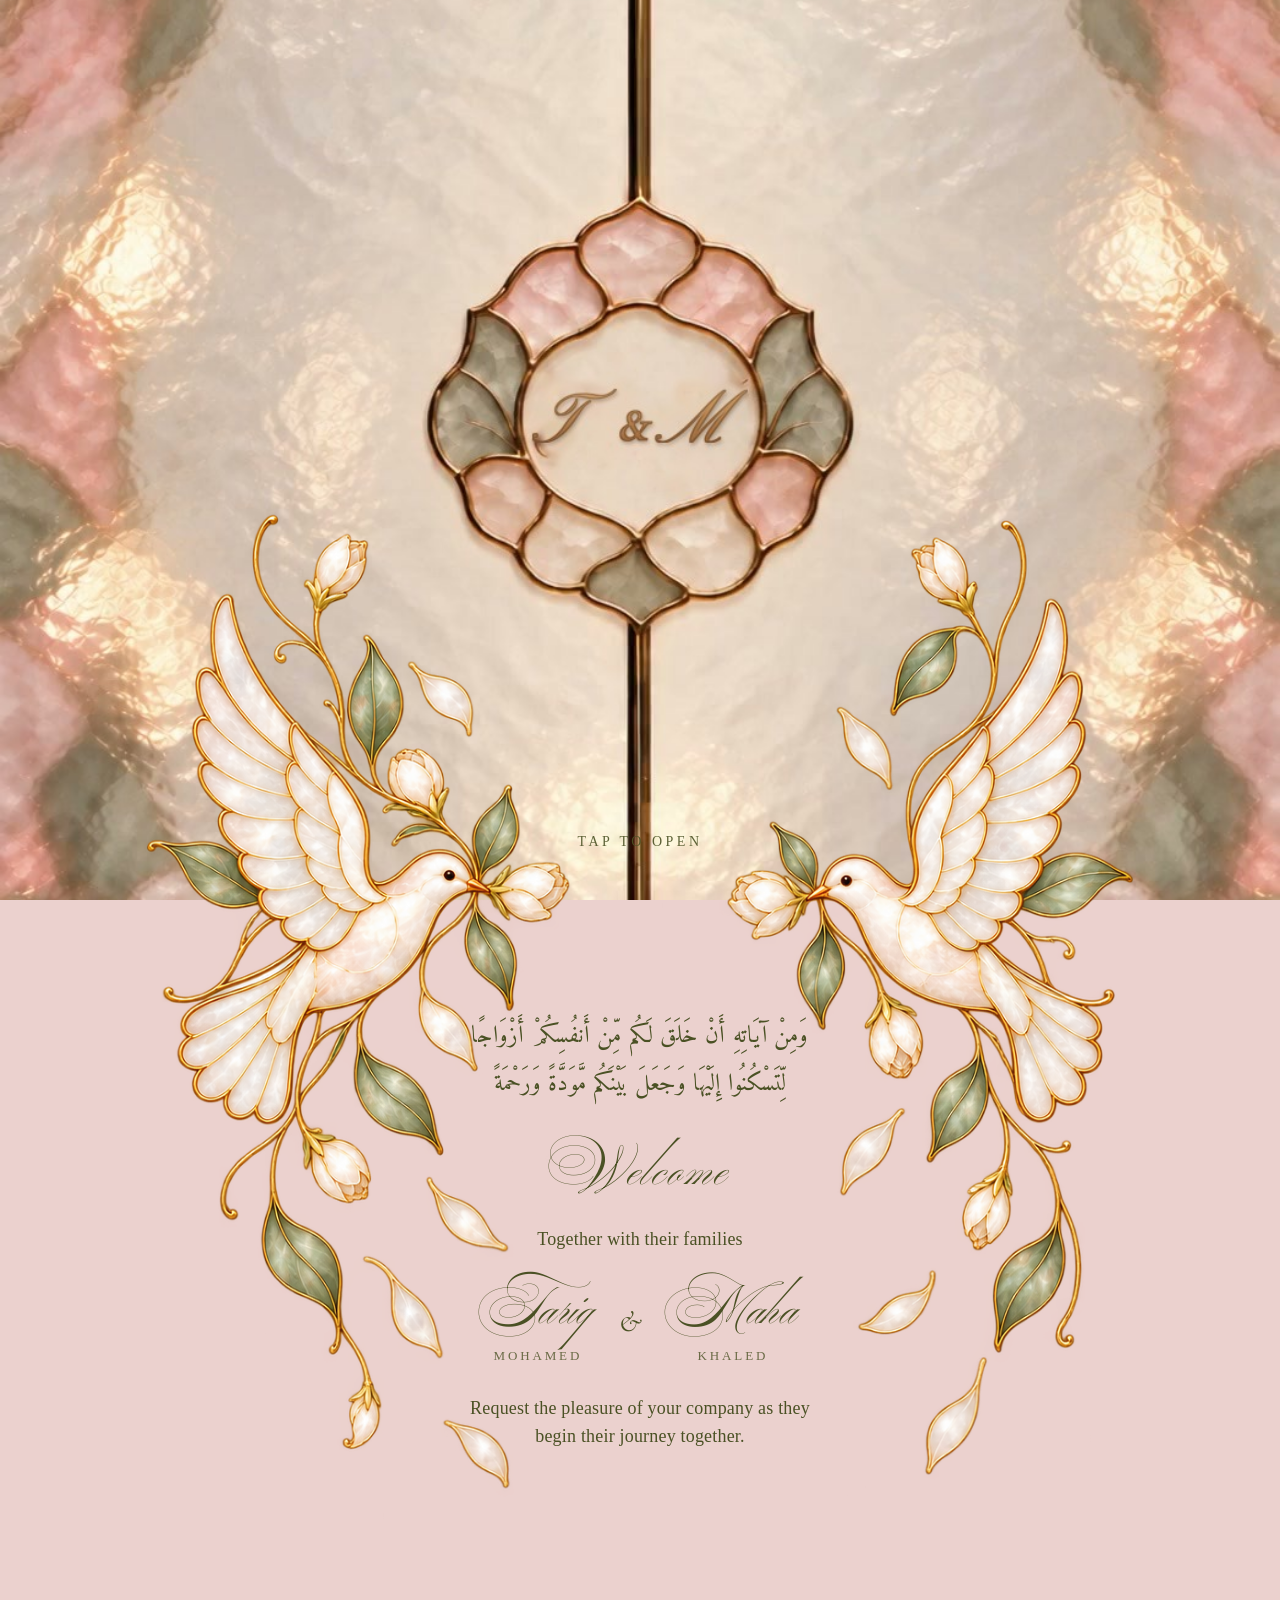
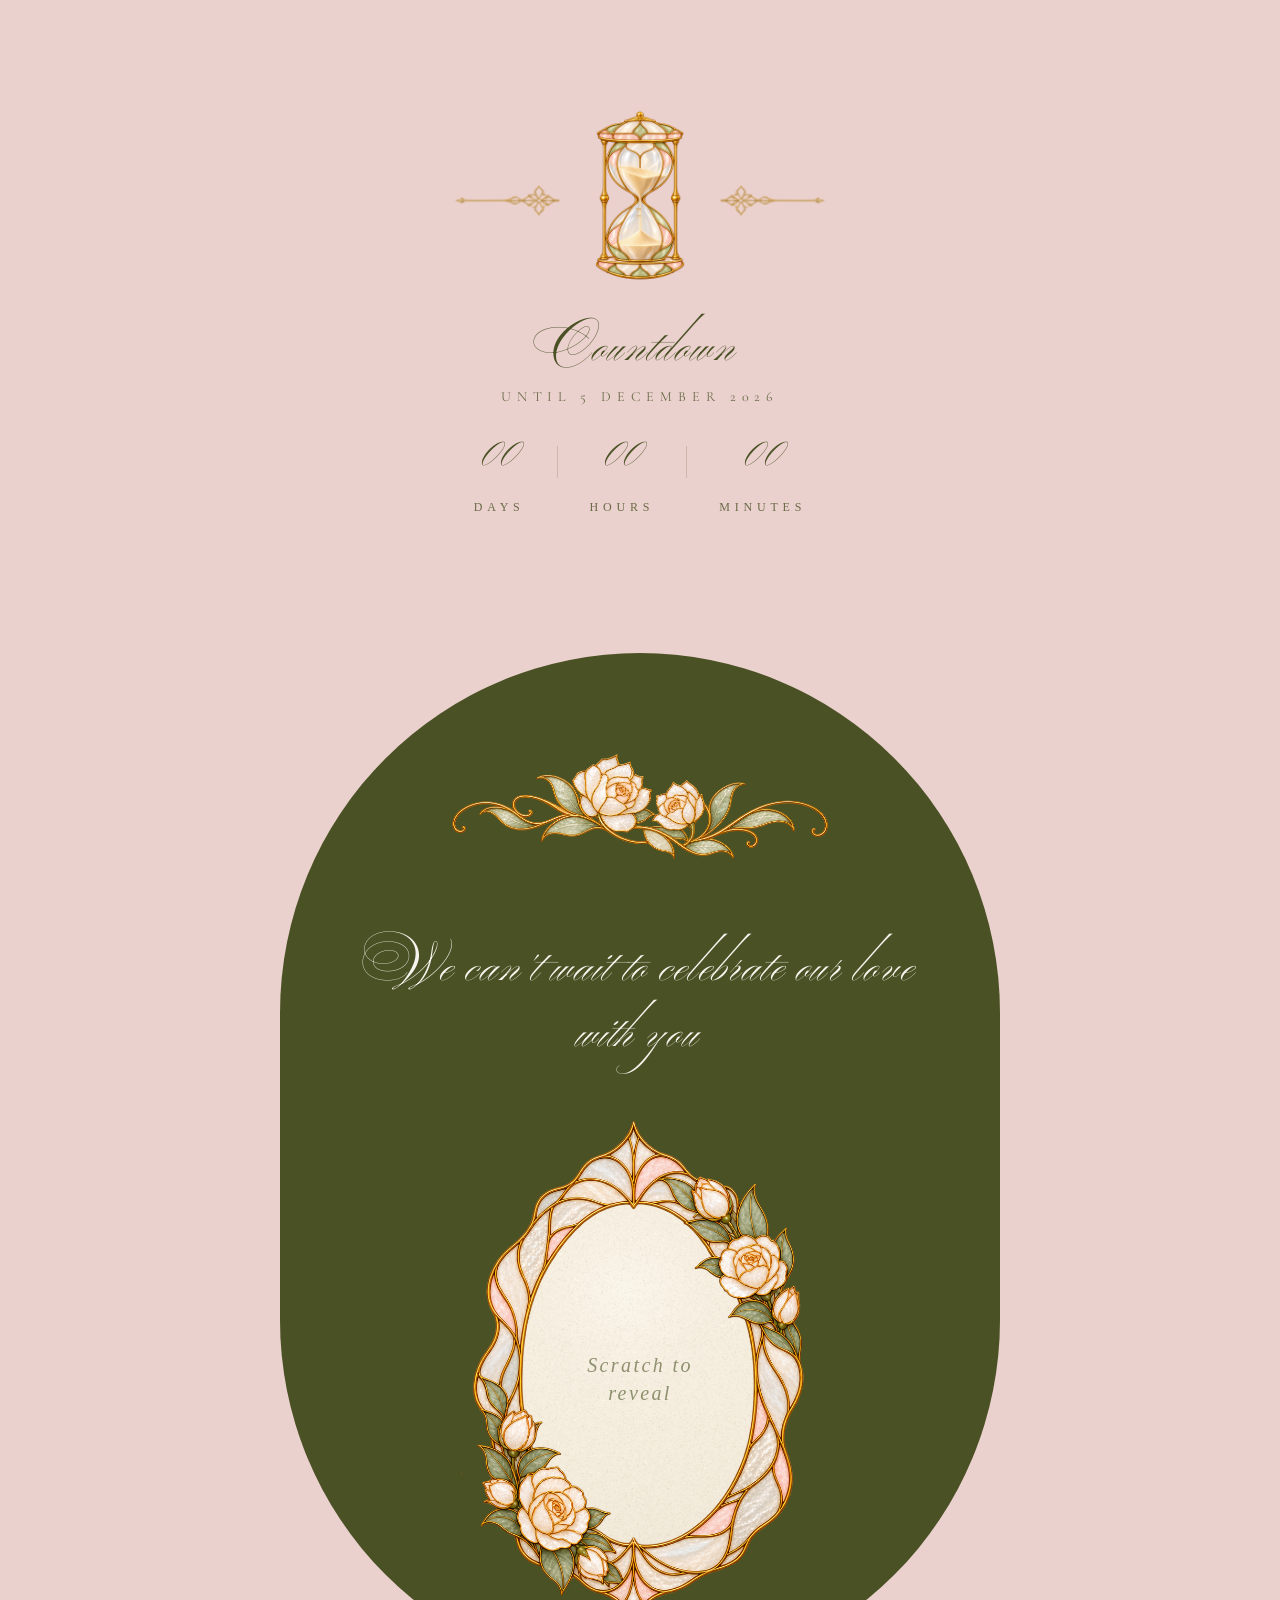
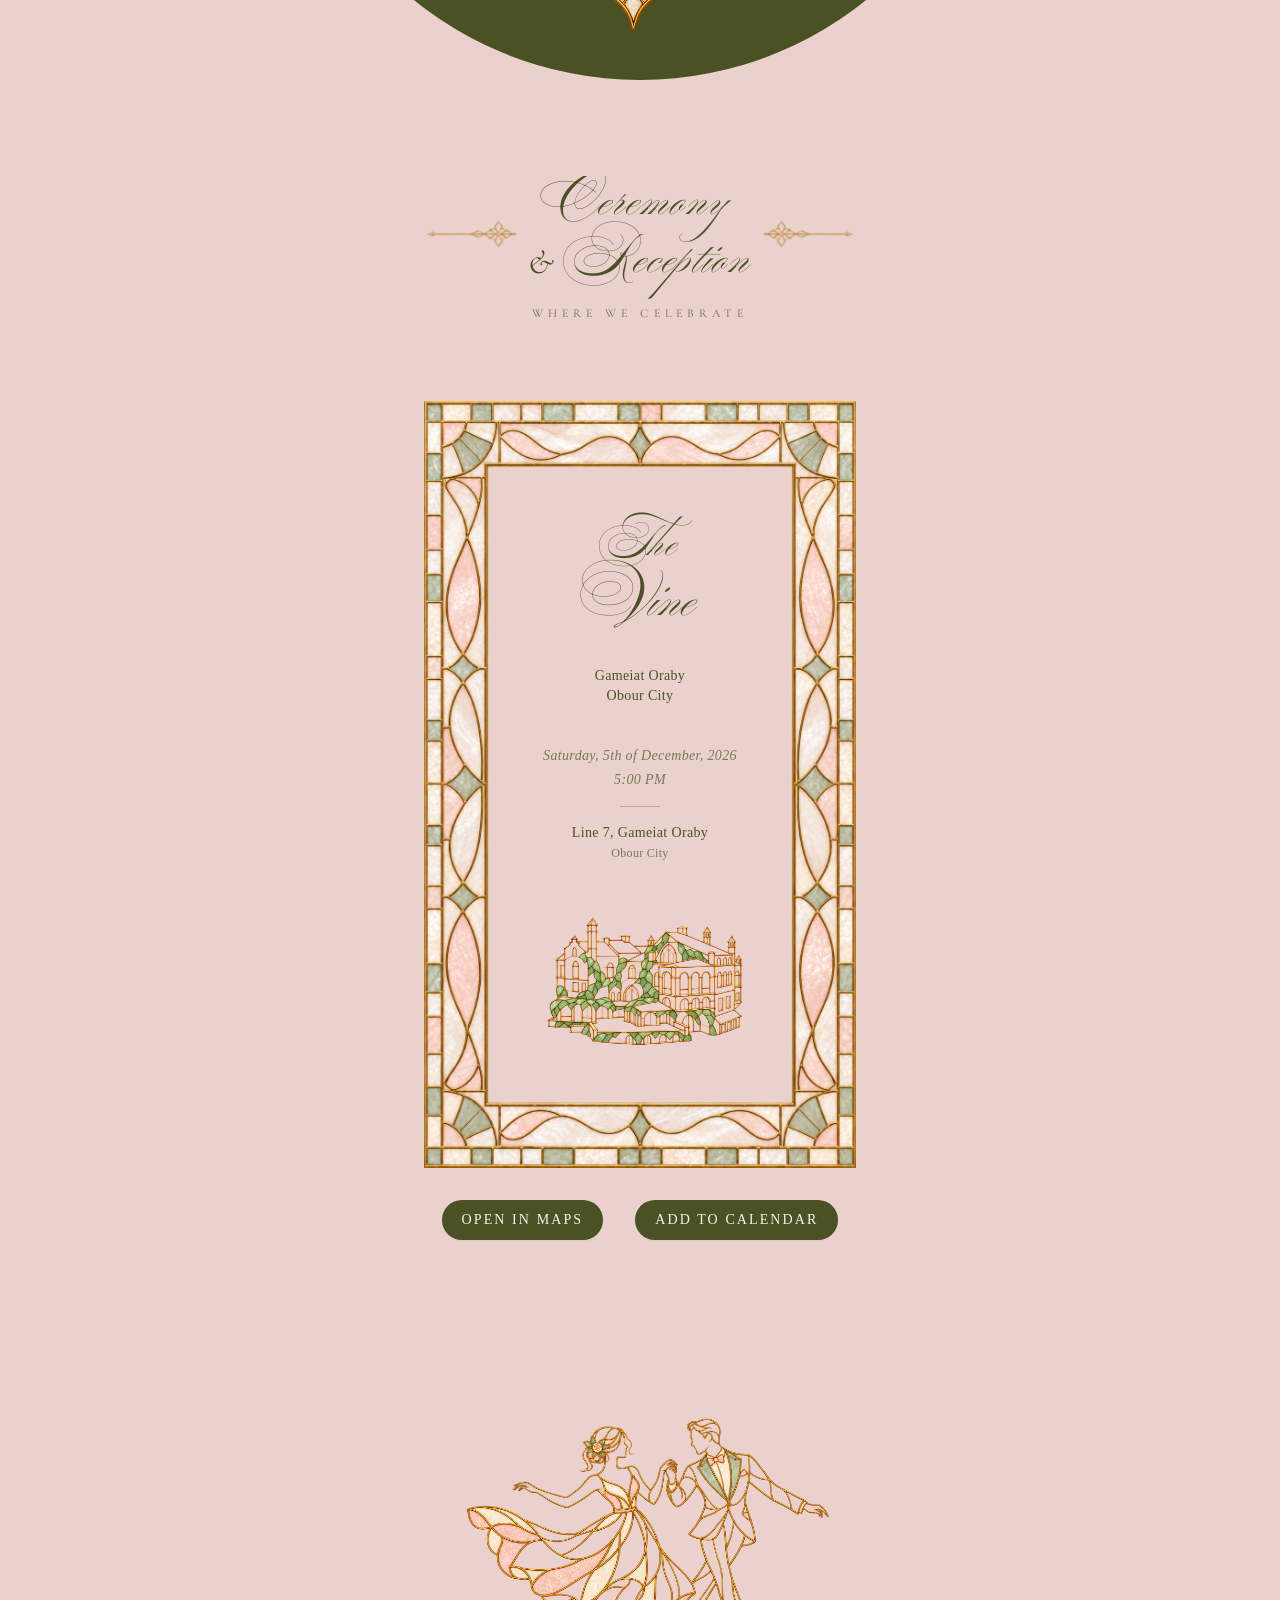
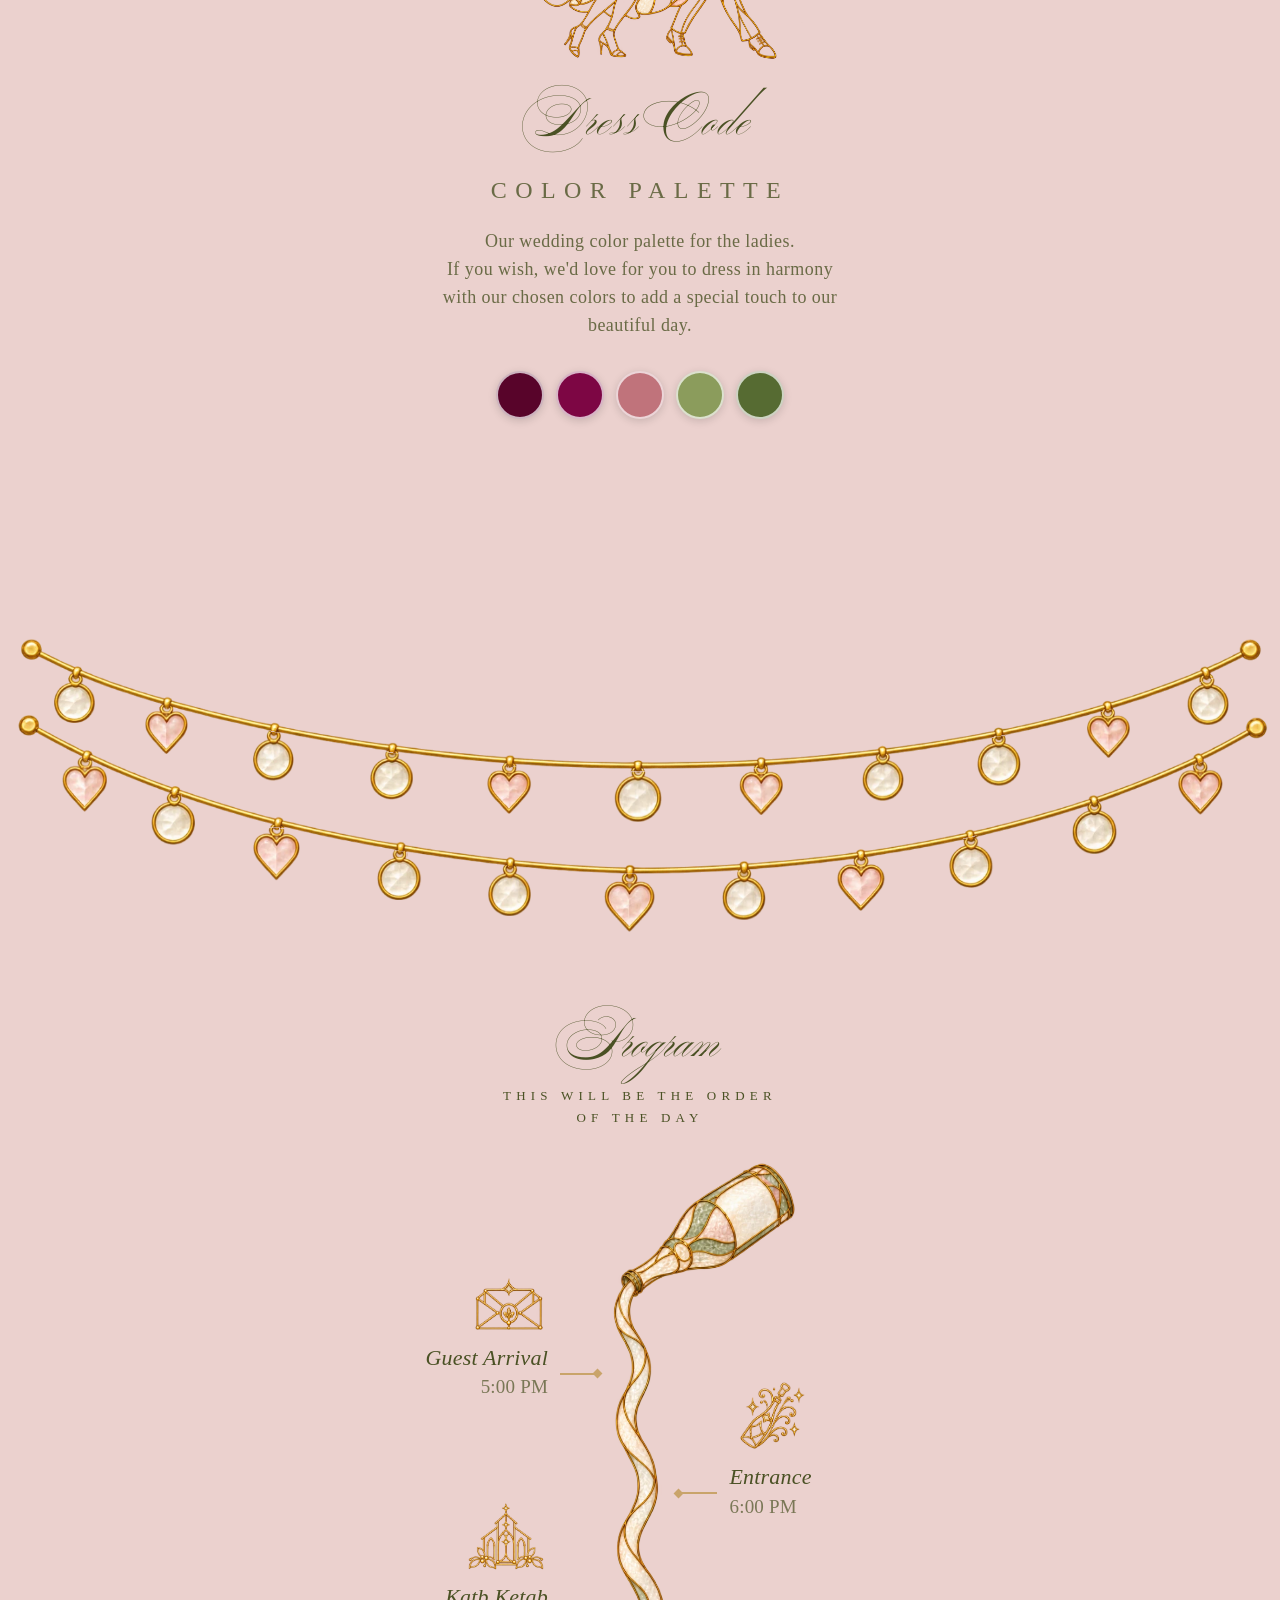
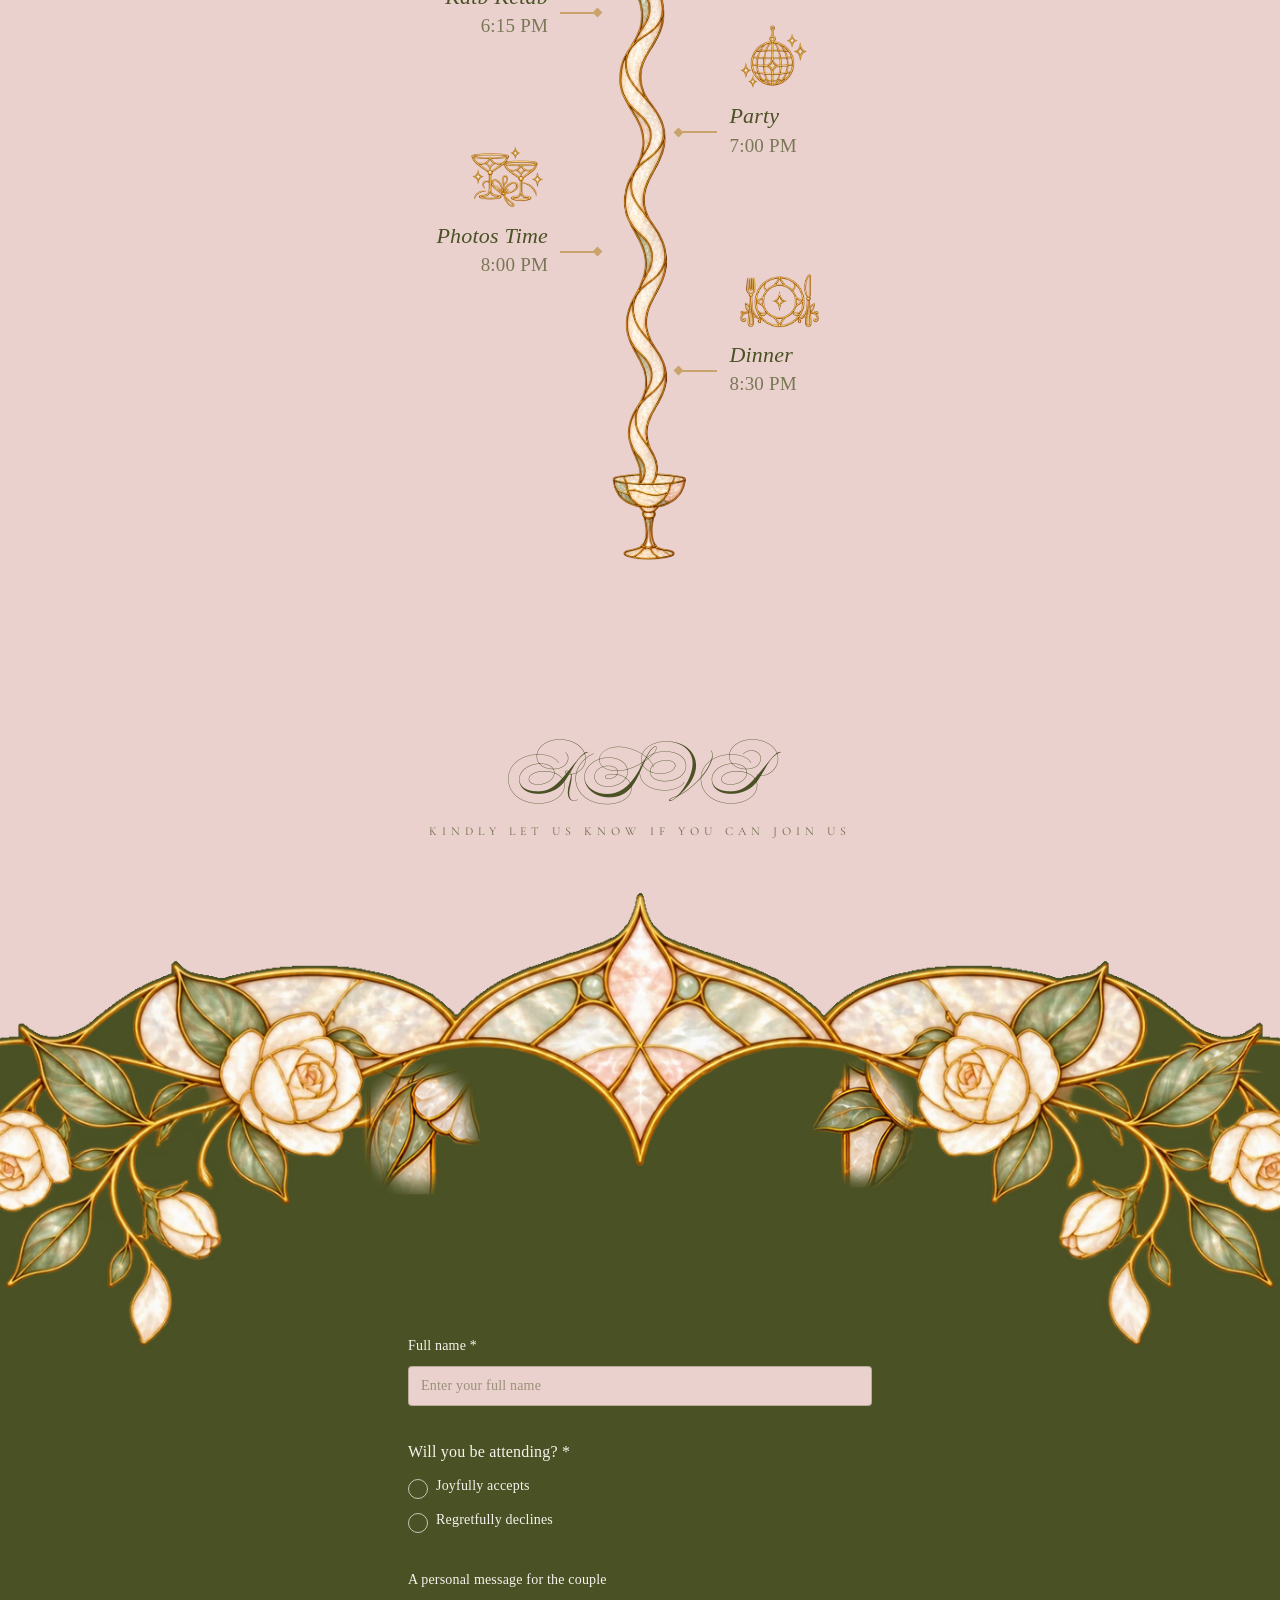
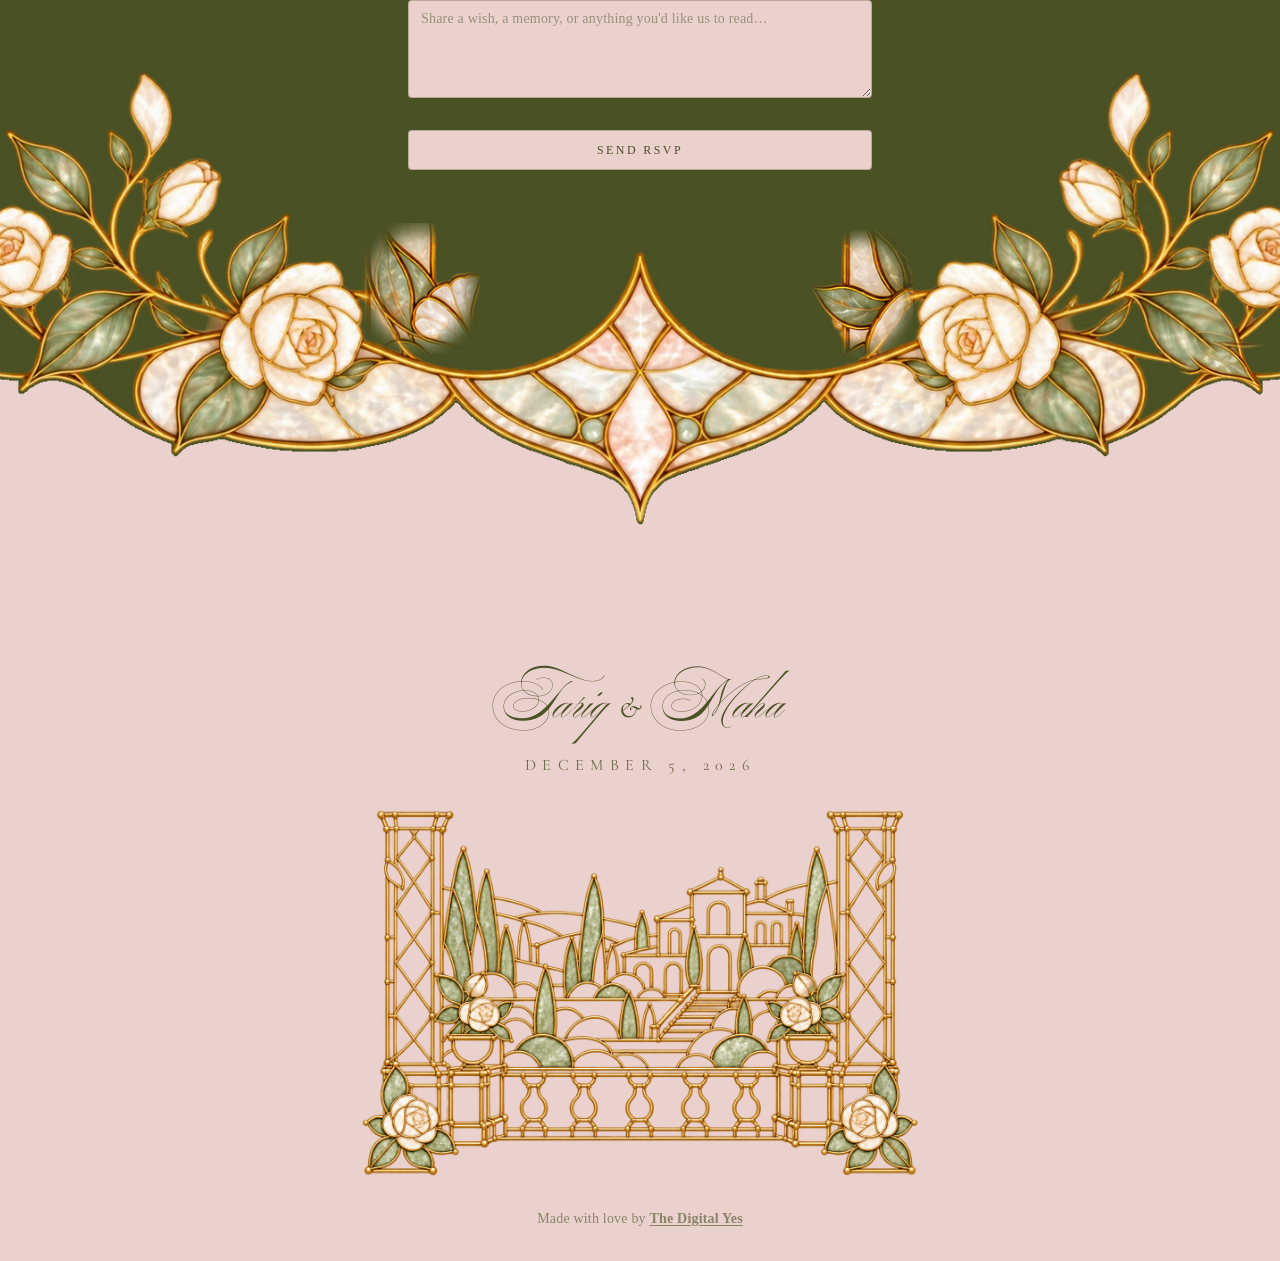
==== index.html @ 0cb335cd "Tariq & Maha wedding invitation Customize the Stained Glass template with the wedding details: - Nam" ====
<!doctype html>
<html lang="en" class="light" translate="no" style="color-scheme: light only">
  <head>
    <meta charset="UTF-8">
    <meta name="viewport" content="width=device-width, initial-scale=1.0">
    <title>Tariq &amp; Maha – Wedding Invitation</title>
    <meta name="google" content="notranslate">
    <meta name="description" content="You are invited to the wedding of Tariq &amp; Maha · Saturday, 5 December 2026 · The Vine, Obour City">
    <meta property="og:type" content="website">
    <meta property="og:title" content="Tariq &amp; Maha – Wedding Invitation">
    <meta property="og:description" content="Saturday, 5 December 2026 · 5:00 PM · The Vine, Gameiat Oraby, Obour City">
    <meta name="twitter:card" content="summary">
    <meta name="twitter:title" content="Tariq &amp; Maha – Wedding Invitation">
    <meta name="twitter:description" content="Saturday, 5 December 2026 · 5:00 PM · The Vine, Gameiat Oraby, Obour City">
    <link rel="icon" href="favicon.ico">
    <link rel="preconnect" href="https://fonts.googleapis.com">
    <link rel="preconnect" href="https://fonts.gstatic.com" crossorigin="">
    <link rel="stylesheet" href="https://fonts.googleapis.com/css2?family=Ballet:opsz@16..72&amp;family=Cormorant+Garamond:ital,wght@0,300..700;1,300..700&amp;family=Amiri:wght@400;700&amp;display=swap">
    <link rel="stylesheet" href="css/typekit-fonts.css">
    <link rel="stylesheet" href="css/index-D_VbP-h5.css">
    <style>
      /* Invitation background color */
      html, body, .bg-ivory, .bg-background { background-color: #EBD1CE; }
    </style>
    <script type="module" src="js/index-B5N1kRjD.beautified.js"></script>
  </head>
  <body>
    <div id="root"></div>
  </body>
</html>
---- css/typekit-fonts.css ----
/*
 * The Typekit service used to deliver this font or fonts for use on websites
 * is provided by Adobe and is subject to these Terms of Use
 * http://www.adobe.com/products/eulas/tou_typekit. For font license
 * information, see the list below.
 *
 * caprizant:
 *   - http://typekit.com/eulas/00000000000000007735a9f9
 * dickens-tale-script:
 *   - http://typekit.com/eulas/000000000000000077572fd4
 * freight-text-pro:
 *   - http://typekit.com/eulas/00000000000000007735d61f
 *   - http://typekit.com/eulas/00000000000000007735d626
 *   - http://typekit.com/eulas/00000000000000007735d62a
 *   - http://typekit.com/eulas/00000000000000007735d630
 * freighttextcmp-pro:
 *   - http://typekit.com/eulas/000000000000000077359fde
 *   - http://typekit.com/eulas/000000000000000077359fdf
 *   - http://typekit.com/eulas/000000000000000077359fe4
 *   - http://typekit.com/eulas/000000000000000077359fe5
 * otta-pe:
 *   - http://typekit.com/eulas/0000000000000000775d818f
 *   - http://typekit.com/eulas/0000000000000000775d8191
 *   - http://typekit.com/eulas/0000000000000000775d8193
 *   - http://typekit.com/eulas/0000000000000000775d8194
 * otta-pe-display:
 *   - http://typekit.com/eulas/0000000000000000775d8190
 *   - http://typekit.com/eulas/0000000000000000775d8192
 *
 * © 2009-2026 Adobe Systems Incorporated. All Rights Reserved.
 */
/*{"last_published":"2026-05-21 19:09:19 UTC"}*/

@import url("https://p.typekit.net/p.css?s=1&k=niy7fdy&ht=tk&f=13464.13465.13466.13467.35849.44384.44385.44390.44391.58297.61702.61703.61704.61705.61706.61707&a=88056013&app=typekit&e=css");

@font-face {
font-family:"freight-text-pro";
src:url("https://use.typekit.net/af/a9e142/00000000000000007735d61f/31/l?primer=7cdcb44be4a7db8877ffa5c0007b8dd865b3bbc383831fe2ea177f62257a9191&fvd=n4&v=3") format("woff2"),url("https://use.typekit.net/af/a9e142/00000000000000007735d61f/31/d?primer=7cdcb44be4a7db8877ffa5c0007b8dd865b3bbc383831fe2ea177f62257a9191&fvd=n4&v=3") format("woff"),url("https://use.typekit.net/af/a9e142/00000000000000007735d61f/31/a?primer=7cdcb44be4a7db8877ffa5c0007b8dd865b3bbc383831fe2ea177f62257a9191&fvd=n4&v=3") format("opentype");
font-display:auto;font-style:normal;font-weight:400;font-stretch:normal;
}

@font-face {
font-family:"freight-text-pro";
src:url("https://use.typekit.net/af/aa0b66/00000000000000007735d626/31/l?primer=7cdcb44be4a7db8877ffa5c0007b8dd865b3bbc383831fe2ea177f62257a9191&fvd=i4&v=3") format("woff2"),url("https://use.typekit.net/af/aa0b66/00000000000000007735d626/31/d?primer=7cdcb44be4a7db8877ffa5c0007b8dd865b3bbc383831fe2ea177f62257a9191&fvd=i4&v=3") format("woff"),url("https://use.typekit.net/af/aa0b66/00000000000000007735d626/31/a?primer=7cdcb44be4a7db8877ffa5c0007b8dd865b3bbc383831fe2ea177f62257a9191&fvd=i4&v=3") format("opentype");
font-display:auto;font-style:italic;font-weight:400;font-stretch:normal;
}

@font-face {
font-family:"freight-text-pro";
src:url("https://use.typekit.net/af/9e97d3/00000000000000007735d62a/31/l?primer=7cdcb44be4a7db8877ffa5c0007b8dd865b3bbc383831fe2ea177f62257a9191&fvd=n7&v=3") format("woff2"),url("https://use.typekit.net/af/9e97d3/00000000000000007735d62a/31/d?primer=7cdcb44be4a7db8877ffa5c0007b8dd865b3bbc383831fe2ea177f62257a9191&fvd=n7&v=3") format("woff"),url("https://use.typekit.net/af/9e97d3/00000000000000007735d62a/31/a?primer=7cdcb44be4a7db8877ffa5c0007b8dd865b3bbc383831fe2ea177f62257a9191&fvd=n7&v=3") format("opentype");
font-display:auto;font-style:normal;font-weight:700;font-stretch:normal;
}

@font-face {
font-family:"freight-text-pro";
src:url("https://use.typekit.net/af/2756d5/00000000000000007735d630/31/l?primer=7cdcb44be4a7db8877ffa5c0007b8dd865b3bbc383831fe2ea177f62257a9191&fvd=i7&v=3") format("woff2"),url("https://use.typekit.net/af/2756d5/00000000000000007735d630/31/d?primer=7cdcb44be4a7db8877ffa5c0007b8dd865b3bbc383831fe2ea177f62257a9191&fvd=i7&v=3") format("woff"),url("https://use.typekit.net/af/2756d5/00000000000000007735d630/31/a?primer=7cdcb44be4a7db8877ffa5c0007b8dd865b3bbc383831fe2ea177f62257a9191&fvd=i7&v=3") format("opentype");
font-display:auto;font-style:italic;font-weight:700;font-stretch:normal;
}

@font-face {
font-family:"caprizant";
src:url("https://use.typekit.net/af/0c2360/00000000000000007735a9f9/31/l?primer=7cdcb44be4a7db8877ffa5c0007b8dd865b3bbc383831fe2ea177f62257a9191&fvd=n4&v=3") format("woff2"),url("https://use.typekit.net/af/0c2360/00000000000000007735a9f9/31/d?primer=7cdcb44be4a7db8877ffa5c0007b8dd865b3bbc383831fe2ea177f62257a9191&fvd=n4&v=3") format("woff"),url("https://use.typekit.net/af/0c2360/00000000000000007735a9f9/31/a?primer=7cdcb44be4a7db8877ffa5c0007b8dd865b3bbc383831fe2ea177f62257a9191&fvd=n4&v=3") format("opentype");
font-display:auto;font-style:normal;font-weight:400;font-stretch:normal;
}

@font-face {
font-family:"freighttextcmp-pro";
src:url("https://use.typekit.net/af/70b9e4/000000000000000077359fde/31/l?primer=7cdcb44be4a7db8877ffa5c0007b8dd865b3bbc383831fe2ea177f62257a9191&fvd=n4&v=3") format("woff2"),url("https://use.typekit.net/af/70b9e4/000000000000000077359fde/31/d?primer=7cdcb44be4a7db8877ffa5c0007b8dd865b3bbc383831fe2ea177f62257a9191&fvd=n4&v=3") format("woff"),url("https://use.typekit.net/af/70b9e4/000000000000000077359fde/31/a?primer=7cdcb44be4a7db8877ffa5c0007b8dd865b3bbc383831fe2ea177f62257a9191&fvd=n4&v=3") format("opentype");
font-display:auto;font-style:normal;font-weight:400;font-stretch:normal;
}

@font-face {
font-family:"freighttextcmp-pro";
src:url("https://use.typekit.net/af/f2b9ee/000000000000000077359fdf/31/l?primer=7cdcb44be4a7db8877ffa5c0007b8dd865b3bbc383831fe2ea177f62257a9191&fvd=i4&v=3") format("woff2"),url("https://use.typekit.net/af/f2b9ee/000000000000000077359fdf/31/d?primer=7cdcb44be4a7db8877ffa5c0007b8dd865b3bbc383831fe2ea177f62257a9191&fvd=i4&v=3") format("woff"),url("https://use.typekit.net/af/f2b9ee/000000000000000077359fdf/31/a?primer=7cdcb44be4a7db8877ffa5c0007b8dd865b3bbc383831fe2ea177f62257a9191&fvd=i4&v=3") format("opentype");
font-display:auto;font-style:italic;font-weight:400;font-stretch:normal;
}

@font-face {
font-family:"freighttextcmp-pro";
src:url("https://use.typekit.net/af/82cdd1/000000000000000077359fe4/31/l?primer=7cdcb44be4a7db8877ffa5c0007b8dd865b3bbc383831fe2ea177f62257a9191&fvd=n7&v=3") format("woff2"),url("https://use.typekit.net/af/82cdd1/000000000000000077359fe4/31/d?primer=7cdcb44be4a7db8877ffa5c0007b8dd865b3bbc383831fe2ea177f62257a9191&fvd=n7&v=3") format("woff"),url("https://use.typekit.net/af/82cdd1/000000000000000077359fe4/31/a?primer=7cdcb44be4a7db8877ffa5c0007b8dd865b3bbc383831fe2ea177f62257a9191&fvd=n7&v=3") format("opentype");
font-display:auto;font-style:normal;font-weight:700;font-stretch:normal;
}

@font-face {
font-family:"freighttextcmp-pro";
src:url("https://use.typekit.net/af/13668d/000000000000000077359fe5/31/l?primer=7cdcb44be4a7db8877ffa5c0007b8dd865b3bbc383831fe2ea177f62257a9191&fvd=i7&v=3") format("woff2"),url("https://use.typekit.net/af/13668d/000000000000000077359fe5/31/d?primer=7cdcb44be4a7db8877ffa5c0007b8dd865b3bbc383831fe2ea177f62257a9191&fvd=i7&v=3") format("woff"),url("https://use.typekit.net/af/13668d/000000000000000077359fe5/31/a?primer=7cdcb44be4a7db8877ffa5c0007b8dd865b3bbc383831fe2ea177f62257a9191&fvd=i7&v=3") format("opentype");
font-display:auto;font-style:italic;font-weight:700;font-stretch:normal;
}

@font-face {
font-family:"dickens-tale-script";
src:url("https://use.typekit.net/af/3f3fe9/000000000000000077572fd4/31/l?primer=7cdcb44be4a7db8877ffa5c0007b8dd865b3bbc383831fe2ea177f62257a9191&fvd=n4&v=3") format("woff2"),url("https://use.typekit.net/af/3f3fe9/000000000000000077572fd4/31/d?primer=7cdcb44be4a7db8877ffa5c0007b8dd865b3bbc383831fe2ea177f62257a9191&fvd=n4&v=3") format("woff"),url("https://use.typekit.net/af/3f3fe9/000000000000000077572fd4/31/a?primer=7cdcb44be4a7db8877ffa5c0007b8dd865b3bbc383831fe2ea177f62257a9191&fvd=n4&v=3") format("opentype");
font-display:auto;font-style:normal;font-weight:400;font-stretch:normal;
}

@font-face {
font-family:"otta-pe";
src:url("https://use.typekit.net/af/45c4c2/0000000000000000775d818f/31/l?primer=7cdcb44be4a7db8877ffa5c0007b8dd865b3bbc383831fe2ea177f62257a9191&fvd=i4&v=3") format("woff2"),url("https://use.typekit.net/af/45c4c2/0000000000000000775d818f/31/d?primer=7cdcb44be4a7db8877ffa5c0007b8dd865b3bbc383831fe2ea177f62257a9191&fvd=i4&v=3") format("woff"),url("https://use.typekit.net/af/45c4c2/0000000000000000775d818f/31/a?primer=7cdcb44be4a7db8877ffa5c0007b8dd865b3bbc383831fe2ea177f62257a9191&fvd=i4&v=3") format("opentype");
font-display:auto;font-style:italic;font-weight:400;font-stretch:normal;
}

@font-face {
font-family:"otta-pe";
src:url("https://use.typekit.net/af/dcb59b/0000000000000000775d8191/31/l?primer=7cdcb44be4a7db8877ffa5c0007b8dd865b3bbc383831fe2ea177f62257a9191&fvd=i7&v=3") format("woff2"),url("https://use.typekit.net/af/dcb59b/0000000000000000775d8191/31/d?primer=7cdcb44be4a7db8877ffa5c0007b8dd865b3bbc383831fe2ea177f62257a9191&fvd=i7&v=3") format("woff"),url("https://use.typekit.net/af/dcb59b/0000000000000000775d8191/31/a?primer=7cdcb44be4a7db8877ffa5c0007b8dd865b3bbc383831fe2ea177f62257a9191&fvd=i7&v=3") format("opentype");
font-display:auto;font-style:italic;font-weight:700;font-stretch:normal;
}

@font-face {
font-family:"otta-pe";
src:url("https://use.typekit.net/af/b09f95/0000000000000000775d8193/31/l?primer=7cdcb44be4a7db8877ffa5c0007b8dd865b3bbc383831fe2ea177f62257a9191&fvd=n4&v=3") format("woff2"),url("https://use.typekit.net/af/b09f95/0000000000000000775d8193/31/d?primer=7cdcb44be4a7db8877ffa5c0007b8dd865b3bbc383831fe2ea177f62257a9191&fvd=n4&v=3") format("woff"),url("https://use.typekit.net/af/b09f95/0000000000000000775d8193/31/a?primer=7cdcb44be4a7db8877ffa5c0007b8dd865b3bbc383831fe2ea177f62257a9191&fvd=n4&v=3") format("opentype");
font-display:auto;font-style:normal;font-weight:400;font-stretch:normal;
}

@font-face {
font-family:"otta-pe";
src:url("https://use.typekit.net/af/a9160b/0000000000000000775d8194/31/l?primer=7cdcb44be4a7db8877ffa5c0007b8dd865b3bbc383831fe2ea177f62257a9191&fvd=n7&v=3") format("woff2"),url("https://use.typekit.net/af/a9160b/0000000000000000775d8194/31/d?primer=7cdcb44be4a7db8877ffa5c0007b8dd865b3bbc383831fe2ea177f62257a9191&fvd=n7&v=3") format("woff"),url("https://use.typekit.net/af/a9160b/0000000000000000775d8194/31/a?primer=7cdcb44be4a7db8877ffa5c0007b8dd865b3bbc383831fe2ea177f62257a9191&fvd=n7&v=3") format("opentype");
font-display:auto;font-style:normal;font-weight:700;font-stretch:normal;
}

@font-face {
font-family:"otta-pe-display";
src:url("https://use.typekit.net/af/864086/0000000000000000775d8190/31/l?primer=7cdcb44be4a7db8877ffa5c0007b8dd865b3bbc383831fe2ea177f62257a9191&fvd=i7&v=3") format("woff2"),url("https://use.typekit.net/af/864086/0000000000000000775d8190/31/d?primer=7cdcb44be4a7db8877ffa5c0007b8dd865b3bbc383831fe2ea177f62257a9191&fvd=i7&v=3") format("woff"),url("https://use.typekit.net/af/864086/0000000000000000775d8190/31/a?primer=7cdcb44be4a7db8877ffa5c0007b8dd865b3bbc383831fe2ea177f62257a9191&fvd=i7&v=3") format("opentype");
font-display:auto;font-style:italic;font-weight:700;font-stretch:normal;
}

@font-face {
font-family:"otta-pe-display";
src:url("https://use.typekit.net/af/157a65/0000000000000000775d8192/31/l?primer=7cdcb44be4a7db8877ffa5c0007b8dd865b3bbc383831fe2ea177f62257a9191&fvd=n7&v=3") format("woff2"),url("https://use.typekit.net/af/157a65/0000000000000000775d8192/31/d?primer=7cdcb44be4a7db8877ffa5c0007b8dd865b3bbc383831fe2ea177f62257a9191&fvd=n7&v=3") format("woff"),url("https://use.typekit.net/af/157a65/0000000000000000775d8192/31/a?primer=7cdcb44be4a7db8877ffa5c0007b8dd865b3bbc383831fe2ea177f62257a9191&fvd=n7&v=3") format("opentype");
font-display:auto;font-style:normal;font-weight:700;font-stretch:normal;
}

.tk-freight-text-pro { font-family: "freight-text-pro",serif; }
.tk-caprizant { font-family: "caprizant",sans-serif; }
.tk-freighttextcmp-pro { font-family: "freighttextcmp-pro",serif; }
.tk-dickens-tale-script { font-family: "dickens-tale-script",sans-serif; }
.tk-otta-pe { font-family: "otta-pe",sans-serif; }
.tk-otta-pe-display { font-family: "otta-pe-display",sans-serif; }
---- css/index-D_VbP-h5.css ----
*,:before,:after{--tw-border-spacing-x: 0;--tw-border-spacing-y: 0;--tw-translate-x: 0;--tw-translate-y: 0;--tw-rotate: 0;--tw-skew-x: 0;--tw-skew-y: 0;--tw-scale-x: 1;--tw-scale-y: 1;--tw-pan-x: ;--tw-pan-y: ;--tw-pinch-zoom: ;--tw-scroll-snap-strictness: proximity;--tw-gradient-from-position: ;--tw-gradient-via-position: ;--tw-gradient-to-position: ;--tw-ordinal: ;--tw-slashed-zero: ;--tw-numeric-figure: ;--tw-numeric-spacing: ;--tw-numeric-fraction: ;--tw-ring-inset: ;--tw-ring-offset-width: 0px;--tw-ring-offset-color: #fff;--tw-ring-color: rgb(59 130 246 / .5);--tw-ring-offset-shadow: 0 0 #0000;--tw-ring-shadow: 0 0 #0000;--tw-shadow: 0 0 #0000;--tw-shadow-colored: 0 0 #0000;--tw-blur: ;--tw-brightness: ;--tw-contrast: ;--tw-grayscale: ;--tw-hue-rotate: ;--tw-invert: ;--tw-saturate: ;--tw-sepia: ;--tw-drop-shadow: ;--tw-backdrop-blur: ;--tw-backdrop-brightness: ;--tw-backdrop-contrast: ;--tw-backdrop-grayscale: ;--tw-backdrop-hue-rotate: ;--tw-backdrop-invert: ;--tw-backdrop-opacity: ;--tw-backdrop-saturate: ;--tw-backdrop-sepia: ;--tw-contain-size: ;--tw-contain-layout: ;--tw-contain-paint: ;--tw-contain-style: }::backdrop{--tw-border-spacing-x: 0;--tw-border-spacing-y: 0;--tw-translate-x: 0;--tw-translate-y: 0;--tw-rotate: 0;--tw-skew-x: 0;--tw-skew-y: 0;--tw-scale-x: 1;--tw-scale-y: 1;--tw-pan-x: ;--tw-pan-y: ;--tw-pinch-zoom: ;--tw-scroll-snap-strictness: proximity;--tw-gradient-from-position: ;--tw-gradient-via-position: ;--tw-gradient-to-position: ;--tw-ordinal: ;--tw-slashed-zero: ;--tw-numeric-figure: ;--tw-numeric-spacing: ;--tw-numeric-fraction: ;--tw-ring-inset: ;--tw-ring-offset-width: 0px;--tw-ring-offset-color: #fff;--tw-ring-color: rgb(59 130 246 / .5);--tw-ring-offset-shadow: 0 0 #0000;--tw-ring-shadow: 0 0 #0000;--tw-shadow: 0 0 #0000;--tw-shadow-colored: 0 0 #0000;--tw-blur: ;--tw-brightness: ;--tw-contrast: ;--tw-grayscale: ;--tw-hue-rotate: ;--tw-invert: ;--tw-saturate: ;--tw-sepia: ;--tw-drop-shadow: ;--tw-backdrop-blur: ;--tw-backdrop-brightness: ;--tw-backdrop-contrast: ;--tw-backdrop-grayscale: ;--tw-backdrop-hue-rotate: ;--tw-backdrop-invert: ;--tw-backdrop-opacity: ;--tw-backdrop-saturate: ;--tw-backdrop-sepia: ;--tw-contain-size: ;--tw-contain-layout: ;--tw-contain-paint: ;--tw-contain-style: }*,:before,:after{box-sizing:border-box;border-width:0;border-style:solid;border-color:#e5e7eb}:before,:after{--tw-content: ""}html,:host{line-height:1.5;-webkit-text-size-adjust:100%;-moz-tab-size:4;-o-tab-size:4;tab-size:4;font-family:ui-sans-serif,system-ui,sans-serif,"Apple Color Emoji","Segoe UI Emoji",Segoe UI Symbol,"Noto Color Emoji";font-feature-settings:normal;font-variation-settings:normal;-webkit-tap-highlight-color:transparent}body{margin:0;line-height:inherit}hr{height:0;color:inherit;border-top-width:1px}abbr:where([title]){-webkit-text-decoration:underline dotted;text-decoration:underline dotted}h1,h2,h3,h4,h5,h6{font-size:inherit;font-weight:inherit}a{color:inherit;text-decoration:inherit}b,strong{font-weight:bolder}code,kbd,samp,pre{font-family:ui-monospace,SFMono-Regular,Menlo,Monaco,Consolas,Liberation Mono,Courier New,monospace;font-feature-settings:normal;font-variation-settings:normal;font-size:1em}small{font-size:80%}sub,sup{font-size:75%;line-height:0;position:relative;vertical-align:baseline}sub{bottom:-.25em}sup{top:-.5em}table{text-indent:0;border-color:inherit;border-collapse:collapse}button,input,optgroup,select,textarea{font-family:inherit;font-feature-settings:inherit;font-variation-settings:inherit;font-size:100%;font-weight:inherit;line-height:inherit;letter-spacing:inherit;color:inherit;margin:0;padding:0}button,select{text-transform:none}button,input:where([type=button]),input:where([type=reset]),input:where([type=submit]){-webkit-appearance:button;background-color:transparent;background-image:none}:-moz-focusring{outline:auto}:-moz-ui-invalid{box-shadow:none}progress{vertical-align:baseline}::-webkit-inner-spin-button,::-webkit-outer-spin-button{height:auto}[type=search]{-webkit-appearance:textfield;outline-offset:-2px}::-webkit-search-decoration{-webkit-appearance:none}::-webkit-file-upload-button{-webkit-appearance:button;font:inherit}summary{display:list-item}blockquote,dl,dd,h1,h2,h3,h4,h5,h6,hr,figure,p,pre{margin:0}fieldset{margin:0;padding:0}legend{padding:0}ol,ul,menu{list-style:none;margin:0;padding:0}dialog{padding:0}textarea{resize:vertical}input::-moz-placeholder,textarea::-moz-placeholder{opacity:1;color:#9ca3af}input::placeholder,textarea::placeholder{opacity:1;color:#9ca3af}button,[role=button]{cursor:pointer}:disabled{cursor:default}img,svg,video,canvas,audio,iframe,embed,object{display:block;vertical-align:middle}img,video{max-width:100%;height:auto}[hidden]:where(:not([hidden=until-found])){display:none}:root{--background: 34 40% 95%;--foreground: 70 38% 23%;--card: 36 47% 93%;--card-foreground: 70 38% 23%;--popover: 41 60% 97%;--popover-foreground: 70 38% 23%;--primary: 70 38% 23%;--primary-foreground: 41 60% 96%;--secondary: 81 45% 88%;--secondary-foreground: 70 38% 23%;--muted: 81 35% 82%;--muted-foreground: 70 38% 23%;--accent: 70 38% 23%;--accent-foreground: 41 60% 96%;--destructive: 0 50% 48%;--destructive-foreground: 0 0% 100%;--border: 81 22% 78%;--input: 81 22% 80%;--ring: 70 38% 23%;--radius: .375rem;--hero-sky: 197 52% 94%;--ivory: 34 40% 95%;--sage-mist: 75 30% 94%;--cream: 36 47% 90%;--champagne: 81 45% 88%;--champagne-light: 81 45% 92%;--champagne-dark: 81 40% 78%;--champagne-beige: 81 25% 86%;--dusty-rose: 70 38% 23%;--dusty-rose-soft: 81 45% 88%;--greige: 81 30% 55%;--greige-soft: 81 30% 75%;--gold: 70 38% 23%;--gold-soft: 81 45% 62%;--gold-dark: 70 38% 23%;--sage: 70 38% 23%;--sage-dark: 70 38% 23%;--sage-light: 70 38% 23%;--ink: 70 38% 23%;--countdown: 70 38% 23%;--sidebar-background: 84 46% 18%;--sidebar-foreground: 41 60% 94%;--sidebar-primary: 84 48% 45%;--sidebar-primary-foreground: 41 60% 96%;--sidebar-accent: 84 30% 26%;--sidebar-accent-foreground: 41 60% 94%;--sidebar-border: 84 25% 28%;--sidebar-ring: 84 48% 45%;--font-script: "Ballet", "caprizant", "mrs-eaves", cursive;--font-display: "Ballet", "caprizant", "mrs-eaves", cursive;--font-body: "mrs-eaves", serif;--font-subtitle: "Cormorant Garamond", "mrs-eaves", serif;--transition-smooth: all .4s cubic-bezier(.4, 0, .2, 1);--transition-bounce: all .5s cubic-bezier(.68, -.55, .265, 1.55);--shadow-soft: 0 2px 18px -6px hsl(30 24% 20% / .08), 0 4px 10px -4px hsl(30 24% 20% / .05);--shadow-elegant: 0 12px 40px -16px hsl(30 24% 20% / .14), 0 4px 14px -4px hsl(30 24% 20% / .06);--shadow-lifted: 0 24px 60px -20px hsl(30 24% 20% / .18), 0 10px 22px -8px hsl(30 24% 20% / .08)}*{border-color:hsl(var(--border))}html{scroll-behavior:smooth;color-scheme:light only;overflow-x:hidden}@media (prefers-color-scheme: dark){:root{color-scheme:light only}}body{background-color:hsl(var(--background));color:hsl(var(--foreground));font-family:var(--font-body);font-weight:400;letter-spacing:.012em;line-height:1.7;font-feature-settings:"liga","kern","onum";-webkit-font-smoothing:antialiased;-moz-osx-font-smoothing:grayscale;text-rendering:optimizeLegibility;overflow-x:hidden}h1,h2,h3,h4,h5,h6{font-family:var(--font-display);font-weight:400;letter-spacing:.04em;line-height:1.15}.section-padding{padding:6rem 1.5rem}@media (min-width: 768px){.section-padding{padding:9rem 4rem}}.section-title{margin-bottom:1.25rem;font-size:41px;font-weight:300}@media (min-width: 768px){.section-title{font-size:53px}}.section-title{font-family:var(--font-display);letter-spacing:.04em;line-height:1.1}.section-heading{margin-bottom:.75rem;font-size:41px;font-weight:400;color:hsl(var(--sage-dark))}@media (min-width: 768px){.section-heading{font-size:53px}}.section-heading{font-family:var(--font-display);letter-spacing:.035em;line-height:1.1}.section-eyebrow{font-size:10.5px;font-weight:400;text-transform:uppercase;letter-spacing:.42em;color:hsl(var(--gold-dark) / .8)}@media (min-width: 768px){.section-eyebrow{font-size:.75rem;line-height:1rem}}.section-eyebrow{font-family:var(--font-subtitle)}.card-refined{border-radius:calc(var(--radius) - 4px);border-width:1px;border-color:hsl(var(--gold) / .2);background-color:hsl(var(--ivory) / .95);padding:1.75rem;--tw-backdrop-blur: blur(2px);-webkit-backdrop-filter:var(--tw-backdrop-blur) var(--tw-backdrop-brightness) var(--tw-backdrop-contrast) var(--tw-backdrop-grayscale) var(--tw-backdrop-hue-rotate) var(--tw-backdrop-invert) var(--tw-backdrop-opacity) var(--tw-backdrop-saturate) var(--tw-backdrop-sepia);backdrop-filter:var(--tw-backdrop-blur) var(--tw-backdrop-brightness) var(--tw-backdrop-contrast) var(--tw-backdrop-grayscale) var(--tw-backdrop-hue-rotate) var(--tw-backdrop-invert) var(--tw-backdrop-opacity) var(--tw-backdrop-saturate) var(--tw-backdrop-sepia)}@media (min-width: 768px){.card-refined{padding:2.5rem}}.card-refined{box-shadow:var(--shadow-soft);transition:box-shadow .5s ease,transform .5s ease}.card-refined:hover{box-shadow:var(--shadow-elegant);transform:translateY(-2px)}.card-elegant{border-radius:0;border-width:1px;border-color:hsl(var(--border) / .5);background-color:hsl(var(--card) / .7);padding:2.5rem;--tw-backdrop-blur: blur(4px);-webkit-backdrop-filter:var(--tw-backdrop-blur) var(--tw-backdrop-brightness) var(--tw-backdrop-contrast) var(--tw-backdrop-grayscale) var(--tw-backdrop-hue-rotate) var(--tw-backdrop-invert) var(--tw-backdrop-opacity) var(--tw-backdrop-saturate) var(--tw-backdrop-sepia);backdrop-filter:var(--tw-backdrop-blur) var(--tw-backdrop-brightness) var(--tw-backdrop-contrast) var(--tw-backdrop-grayscale) var(--tw-backdrop-hue-rotate) var(--tw-backdrop-invert) var(--tw-backdrop-opacity) var(--tw-backdrop-saturate) var(--tw-backdrop-sepia);box-shadow:var(--shadow-soft);transition:box-shadow .4s ease,transform .4s ease}.card-elegant:hover{box-shadow:var(--shadow-elegant);transform:translateY(-3px)}.sr-only{position:absolute;width:1px;height:1px;padding:0;margin:-1px;overflow:hidden;clip:rect(0,0,0,0);white-space:nowrap;border-width:0}.pointer-events-none{pointer-events:none}.pointer-events-auto{pointer-events:auto}.visible{visibility:visible}.invisible{visibility:hidden}.fixed{position:fixed}.absolute{position:absolute}.relative{position:relative}.sticky{position:sticky}.inset-0{top:0;right:0;bottom:0;left:0}.inset-x-0{left:0;right:0}.inset-y-0{top:0;bottom:0}.-bottom-12{bottom:-3rem}.-bottom-2{bottom:-.5rem}.-left-10{left:-2.5rem}.-left-12{left:-3rem}.-left-16{left:-4rem}.-left-4{left:-1rem}.-left-5{left:-1.25rem}.-left-\[9999px\]{left:-9999px}.-right-12{right:-3rem}.-right-4{right:-1rem}.-right-6{right:-1.5rem}.-top-12{top:-3rem}.-top-8{top:-2rem}.bottom-0{bottom:0}.bottom-12{bottom:3rem}.bottom-16{bottom:4rem}.bottom-6{bottom:1.5rem}.bottom-\[16\%\]{bottom:16%}.bottom-\[calc\(100\%\+6px\)\]{bottom:calc(100% + 6px)}.left-0{left:0}.left-1{left:.25rem}.left-1\/2{left:50%}.left-2{left:.5rem}.left-3{left:.75rem}.left-8{left:2rem}.left-\[47\%\]{left:47%}.left-\[50\%\]{left:50%}.left-\[6px\]{left:6px}.right-0{right:0}.right-1{right:.25rem}.right-2{right:.5rem}.right-3{right:.75rem}.right-4{right:1rem}.right-5{right:1.25rem}.right-6{right:1.5rem}.top-0{top:0}.top-1\.5{top:.375rem}.top-1\/2{top:50%}.top-2{top:.5rem}.top-3\.5{top:.875rem}.top-32{top:8rem}.top-4{top:1rem}.top-5{top:1.25rem}.top-\[1px\]{top:1px}.top-\[40\%\]{top:40%}.top-\[50\%\]{top:50%}.top-\[50\.5\%\]{top:50.5%}.top-\[60\%\]{top:60%}.top-\[9\%\]{top:9%}.top-full{top:100%}.z-0{z-index:0}.z-10{z-index:10}.z-20{z-index:20}.z-30{z-index:30}.z-40{z-index:40}.z-50{z-index:50}.z-\[100\]{z-index:100}.z-\[1\]{z-index:1}.z-\[5\]{z-index:5}.z-\[9999\]{z-index:9999}.-mx-1{margin-left:-.25rem;margin-right:-.25rem}.-mx-8{margin-left:-2rem;margin-right:-2rem}.mx-1{margin-left:.25rem;margin-right:.25rem}.mx-2{margin-left:.5rem;margin-right:.5rem}.mx-3\.5{margin-left:.875rem;margin-right:.875rem}.mx-4{margin-left:1rem;margin-right:1rem}.mx-\[30px\]{margin-left:30px;margin-right:30px}.mx-auto{margin-left:auto;margin-right:auto}.my-0\.5{margin-top:.125rem;margin-bottom:.125rem}.my-1{margin-top:.25rem;margin-bottom:.25rem}.my-3{margin-top:.75rem;margin-bottom:.75rem}.my-6{margin-top:1.5rem;margin-bottom:1.5rem}.-ml-4{margin-left:-1rem}.-ml-\[15\%\]{margin-left:-15%}.-mt-1{margin-top:-.25rem}.-mt-4{margin-top:-1rem}.mb-0{margin-bottom:0}.mb-1{margin-bottom:.25rem}.mb-10{margin-bottom:2.5rem}.mb-12{margin-bottom:3rem}.mb-14{margin-bottom:3.5rem}.mb-16{margin-bottom:4rem}.mb-2{margin-bottom:.5rem}.mb-3{margin-bottom:.75rem}.mb-4{margin-bottom:1rem}.mb-6{margin-bottom:1.5rem}.mb-7{margin-bottom:1.75rem}.mb-8{margin-bottom:2rem}.ml-1{margin-left:.25rem}.ml-\[41\.83\%\]{margin-left:41.83%}.ml-auto{margin-left:auto}.mr-2{margin-right:.5rem}.mt-0{margin-top:0}.mt-0\.5{margin-top:.125rem}.mt-1{margin-top:.25rem}.mt-1\.5{margin-top:.375rem}.mt-10{margin-top:2.5rem}.mt-12{margin-top:3rem}.mt-16{margin-top:4rem}.mt-2{margin-top:.5rem}.mt-24{margin-top:6rem}.mt-3{margin-top:.75rem}.mt-4{margin-top:1rem}.mt-5{margin-top:1.25rem}.mt-6{margin-top:1.5rem}.mt-7{margin-top:1.75rem}.mt-8{margin-top:2rem}.mt-\[10px\]{margin-top:10px}.mt-auto{margin-top:auto}.block{display:block}.inline-block{display:inline-block}.inline{display:inline}.flex{display:flex}.inline-flex{display:inline-flex}.table{display:table}.grid{display:grid}.hidden{display:none}.aspect-\[682\/1024\]{aspect-ratio:682/1024}.aspect-square{aspect-ratio:1 / 1}.aspect-video{aspect-ratio:16 / 9}.size-4{width:1rem;height:1rem}.h-1\.5{height:.375rem}.h-10{height:2.5rem}.h-11{height:2.75rem}.h-12{height:3rem}.h-16{height:4rem}.h-2{height:.5rem}.h-2\.5{height:.625rem}.h-3{height:.75rem}.h-3\.5{height:.875rem}.h-4{height:1rem}.h-5{height:1.25rem}.h-6{height:1.5rem}.h-7{height:1.75rem}.h-8{height:2rem}.h-80{height:20rem}.h-9{height:2.25rem}.h-\[100svh\]{height:100svh}.h-\[11\%\]{height:11%}.h-\[1px\]{height:1px}.h-\[2px\]{height:2px}.h-\[7px\]{height:7px}.h-\[var\(--icon-h\)\]{height:var(--icon-h)}.h-\[var\(--radix-navigation-menu-viewport-height\)\]{height:var(--radix-navigation-menu-viewport-height)}.h-\[var\(--radix-select-trigger-height\)\]{height:var(--radix-select-trigger-height)}.h-auto{height:auto}.h-full{height:100%}.h-px{height:1px}.h-screen{height:100vh}.h-svh{height:100svh}.max-h-96{max-height:24rem}.max-h-\[300px\]{max-height:300px}.max-h-screen{max-height:100vh}.min-h-0{min-height:0px}.min-h-\[80px\]{min-height:80px}.min-h-screen{min-height:100vh}.min-h-svh{min-height:100svh}.w-0{width:0px}.w-1{width:.25rem}.w-10{width:2.5rem}.w-11{width:2.75rem}.w-12{width:3rem}.w-14{width:3.5rem}.w-16{width:4rem}.w-2{width:.5rem}.w-2\.5{width:.625rem}.w-24{width:6rem}.w-28{width:7rem}.w-3{width:.75rem}.w-3\.5{width:.875rem}.w-3\/4{width:75%}.w-32{width:8rem}.w-36{width:9rem}.w-4{width:1rem}.w-40{width:10rem}.w-44{width:11rem}.w-5{width:1.25rem}.w-56{width:14rem}.w-64{width:16rem}.w-7{width:1.75rem}.w-72{width:18rem}.w-8{width:2rem}.w-9{width:2.25rem}.w-\[--sidebar-width\]{width:var(--sidebar-width)}.w-\[100px\]{width:100px}.w-\[130\%\]{width:130%}.w-\[140\%\]{width:140%}.w-\[170px\]{width:170px}.w-\[1px\]{width:1px}.w-\[3\.5\%\]{width:3.5%}.w-\[38\%\]{width:38%}.w-\[70\%\]{width:70%}.w-\[74\%\]{width:74%}.w-\[7px\]{width:7px}.w-\[86px\]{width:86px}.w-\[88\%\]{width:88%}.w-\[88px\]{width:88px}.w-\[92\%\]{width:92%}.w-auto{width:auto}.w-full{width:100%}.w-max{width:-moz-max-content;width:max-content}.w-px{width:1px}.w-screen{width:100vw}.min-w-0{min-width:0px}.min-w-5{min-width:1.25rem}.min-w-\[12rem\]{min-width:12rem}.min-w-\[8rem\]{min-width:8rem}.min-w-\[var\(--radix-select-trigger-width\)\]{min-width:var(--radix-select-trigger-width)}.max-w-2xl{max-width:42rem}.max-w-3xl{max-width:48rem}.max-w-4xl{max-width:56rem}.max-w-7xl{max-width:80rem}.max-w-\[--skeleton-width\]{max-width:var(--skeleton-width)}.max-w-\[340px\]{max-width:340px}.max-w-\[440px\]{max-width:440px}.max-w-\[460px\]{max-width:460px}.max-w-\[480px\]{max-width:480px}.max-w-\[640px\]{max-width:640px}.max-w-\[660px\]{max-width:660px}.max-w-\[70\%\]{max-width:70%}.max-w-\[720px\]{max-width:720px}.max-w-lg{max-width:32rem}.max-w-max{max-width:-moz-max-content;max-width:max-content}.max-w-md{max-width:28rem}.max-w-none{max-width:none}.max-w-sm{max-width:24rem}.max-w-xl{max-width:36rem}.max-w-xs{max-width:20rem}.flex-1{flex:1 1 0%}.flex-shrink-0,.shrink-0{flex-shrink:0}.grow{flex-grow:1}.grow-0{flex-grow:0}.basis-full{flex-basis:100%}.caption-bottom{caption-side:bottom}.border-collapse{border-collapse:collapse}.-translate-x-1\/2{--tw-translate-x: -50%;transform:translate(var(--tw-translate-x),var(--tw-translate-y)) rotate(var(--tw-rotate)) skew(var(--tw-skew-x)) skewY(var(--tw-skew-y)) scaleX(var(--tw-scale-x)) scaleY(var(--tw-scale-y))}.-translate-x-\[36\%\]{--tw-translate-x: -36%;transform:translate(var(--tw-translate-x),var(--tw-translate-y)) rotate(var(--tw-rotate)) skew(var(--tw-skew-x)) skewY(var(--tw-skew-y)) scaleX(var(--tw-scale-x)) scaleY(var(--tw-scale-y))}.-translate-x-px{--tw-translate-x: -1px;transform:translate(var(--tw-translate-x),var(--tw-translate-y)) rotate(var(--tw-rotate)) skew(var(--tw-skew-x)) skewY(var(--tw-skew-y)) scaleX(var(--tw-scale-x)) scaleY(var(--tw-scale-y))}.-translate-y-1\/2{--tw-translate-y: -50%;transform:translate(var(--tw-translate-x),var(--tw-translate-y)) rotate(var(--tw-rotate)) skew(var(--tw-skew-x)) skewY(var(--tw-skew-y)) scaleX(var(--tw-scale-x)) scaleY(var(--tw-scale-y))}.-translate-y-\[20px\]{--tw-translate-y: -20px;transform:translate(var(--tw-translate-x),var(--tw-translate-y)) rotate(var(--tw-rotate)) skew(var(--tw-skew-x)) skewY(var(--tw-skew-y)) scaleX(var(--tw-scale-x)) scaleY(var(--tw-scale-y))}.-translate-y-\[27\.9\%\]{--tw-translate-y: -27.9%;transform:translate(var(--tw-translate-x),var(--tw-translate-y)) rotate(var(--tw-rotate)) skew(var(--tw-skew-x)) skewY(var(--tw-skew-y)) scaleX(var(--tw-scale-x)) scaleY(var(--tw-scale-y))}.-translate-y-\[80\%\]{--tw-translate-y: -80%;transform:translate(var(--tw-translate-x),var(--tw-translate-y)) rotate(var(--tw-rotate)) skew(var(--tw-skew-x)) skewY(var(--tw-skew-y)) scaleX(var(--tw-scale-x)) scaleY(var(--tw-scale-y))}.translate-x-\[-50\%\]{--tw-translate-x: -50%;transform:translate(var(--tw-translate-x),var(--tw-translate-y)) rotate(var(--tw-rotate)) skew(var(--tw-skew-x)) skewY(var(--tw-skew-y)) scaleX(var(--tw-scale-x)) scaleY(var(--tw-scale-y))}.translate-x-\[10px\]{--tw-translate-x: 10px;transform:translate(var(--tw-translate-x),var(--tw-translate-y)) rotate(var(--tw-rotate)) skew(var(--tw-skew-x)) skewY(var(--tw-skew-y)) scaleX(var(--tw-scale-x)) scaleY(var(--tw-scale-y))}.translate-x-\[36\%\]{--tw-translate-x: 36%;transform:translate(var(--tw-translate-x),var(--tw-translate-y)) rotate(var(--tw-rotate)) skew(var(--tw-skew-x)) skewY(var(--tw-skew-y)) scaleX(var(--tw-scale-x)) scaleY(var(--tw-scale-y))}.translate-x-px{--tw-translate-x: 1px;transform:translate(var(--tw-translate-x),var(--tw-translate-y)) rotate(var(--tw-rotate)) skew(var(--tw-skew-x)) skewY(var(--tw-skew-y)) scaleX(var(--tw-scale-x)) scaleY(var(--tw-scale-y))}.translate-y-\[-50\%\]{--tw-translate-y: -50%;transform:translate(var(--tw-translate-x),var(--tw-translate-y)) rotate(var(--tw-rotate)) skew(var(--tw-skew-x)) skewY(var(--tw-skew-y)) scaleX(var(--tw-scale-x)) scaleY(var(--tw-scale-y))}.translate-y-\[20px\]{--tw-translate-y: 20px;transform:translate(var(--tw-translate-x),var(--tw-translate-y)) rotate(var(--tw-rotate)) skew(var(--tw-skew-x)) skewY(var(--tw-skew-y)) scaleX(var(--tw-scale-x)) scaleY(var(--tw-scale-y))}.translate-y-\[27\.9\%\]{--tw-translate-y: 27.9%;transform:translate(var(--tw-translate-x),var(--tw-translate-y)) rotate(var(--tw-rotate)) skew(var(--tw-skew-x)) skewY(var(--tw-skew-y)) scaleX(var(--tw-scale-x)) scaleY(var(--tw-scale-y))}.rotate-180{--tw-rotate: 180deg;transform:translate(var(--tw-translate-x),var(--tw-translate-y)) rotate(var(--tw-rotate)) skew(var(--tw-skew-x)) skewY(var(--tw-skew-y)) scaleX(var(--tw-scale-x)) scaleY(var(--tw-scale-y))}.rotate-45{--tw-rotate: 45deg;transform:translate(var(--tw-translate-x),var(--tw-translate-y)) rotate(var(--tw-rotate)) skew(var(--tw-skew-x)) skewY(var(--tw-skew-y)) scaleX(var(--tw-scale-x)) scaleY(var(--tw-scale-y))}.rotate-90{--tw-rotate: 90deg;transform:translate(var(--tw-translate-x),var(--tw-translate-y)) rotate(var(--tw-rotate)) skew(var(--tw-skew-x)) skewY(var(--tw-skew-y)) scaleX(var(--tw-scale-x)) scaleY(var(--tw-scale-y))}.-scale-x-100{--tw-scale-x: -1;transform:translate(var(--tw-translate-x),var(--tw-translate-y)) rotate(var(--tw-rotate)) skew(var(--tw-skew-x)) skewY(var(--tw-skew-y)) scaleX(var(--tw-scale-x)) scaleY(var(--tw-scale-y))}.-scale-y-100{--tw-scale-y: -1;transform:translate(var(--tw-translate-x),var(--tw-translate-y)) rotate(var(--tw-rotate)) skew(var(--tw-skew-x)) skewY(var(--tw-skew-y)) scaleX(var(--tw-scale-x)) scaleY(var(--tw-scale-y))}.transform{transform:translate(var(--tw-translate-x),var(--tw-translate-y)) rotate(var(--tw-rotate)) skew(var(--tw-skew-x)) skewY(var(--tw-skew-y)) scaleX(var(--tw-scale-x)) scaleY(var(--tw-scale-y))}@keyframes pulse{50%{opacity:.5}}.animate-pulse{animation:pulse 2s cubic-bezier(.4,0,.6,1) infinite}.cursor-default{cursor:default}.cursor-grab{cursor:grab}.cursor-pointer{cursor:pointer}.touch-none{touch-action:none}.select-none{-webkit-user-select:none;-moz-user-select:none;user-select:none}.resize{resize:both}.list-none{list-style-type:none}.grid-cols-2{grid-template-columns:repeat(2,minmax(0,1fr))}.flex-row{flex-direction:row}.flex-col{flex-direction:column}.flex-col-reverse{flex-direction:column-reverse}.flex-wrap{flex-wrap:wrap}.items-start{align-items:flex-start}.items-end{align-items:flex-end}.items-center{align-items:center}.items-stretch{align-items:stretch}.justify-center{justify-content:center}.justify-between{justify-content:space-between}.gap-0\.5{gap:.125rem}.gap-1{gap:.25rem}.gap-1\.5{gap:.375rem}.gap-2{gap:.5rem}.gap-3{gap:.75rem}.gap-4{gap:1rem}.gap-6{gap:1.5rem}.space-x-1>:not([hidden])~:not([hidden]){--tw-space-x-reverse: 0;margin-right:calc(.25rem * var(--tw-space-x-reverse));margin-left:calc(.25rem * calc(1 - var(--tw-space-x-reverse)))}.space-x-2>:not([hidden])~:not([hidden]){--tw-space-x-reverse: 0;margin-right:calc(.5rem * var(--tw-space-x-reverse));margin-left:calc(.5rem * calc(1 - var(--tw-space-x-reverse)))}.space-x-4>:not([hidden])~:not([hidden]){--tw-space-x-reverse: 0;margin-right:calc(1rem * var(--tw-space-x-reverse));margin-left:calc(1rem * calc(1 - var(--tw-space-x-reverse)))}.space-y-0\.5>:not([hidden])~:not([hidden]){--tw-space-y-reverse: 0;margin-top:calc(.125rem * calc(1 - var(--tw-space-y-reverse)));margin-bottom:calc(.125rem * var(--tw-space-y-reverse))}.space-y-1>:not([hidden])~:not([hidden]){--tw-space-y-reverse: 0;margin-top:calc(.25rem * calc(1 - var(--tw-space-y-reverse)));margin-bottom:calc(.25rem * var(--tw-space-y-reverse))}.space-y-1\.5>:not([hidden])~:not([hidden]){--tw-space-y-reverse: 0;margin-top:calc(.375rem * calc(1 - var(--tw-space-y-reverse)));margin-bottom:calc(.375rem * var(--tw-space-y-reverse))}.space-y-2>:not([hidden])~:not([hidden]){--tw-space-y-reverse: 0;margin-top:calc(.5rem * calc(1 - var(--tw-space-y-reverse)));margin-bottom:calc(.5rem * var(--tw-space-y-reverse))}.space-y-3>:not([hidden])~:not([hidden]){--tw-space-y-reverse: 0;margin-top:calc(.75rem * calc(1 - var(--tw-space-y-reverse)));margin-bottom:calc(.75rem * var(--tw-space-y-reverse))}.space-y-4>:not([hidden])~:not([hidden]){--tw-space-y-reverse: 0;margin-top:calc(1rem * calc(1 - var(--tw-space-y-reverse)));margin-bottom:calc(1rem * var(--tw-space-y-reverse))}.space-y-5>:not([hidden])~:not([hidden]){--tw-space-y-reverse: 0;margin-top:calc(1.25rem * calc(1 - var(--tw-space-y-reverse)));margin-bottom:calc(1.25rem * var(--tw-space-y-reverse))}.space-y-6>:not([hidden])~:not([hidden]){--tw-space-y-reverse: 0;margin-top:calc(1.5rem * calc(1 - var(--tw-space-y-reverse)));margin-bottom:calc(1.5rem * var(--tw-space-y-reverse))}.space-y-8>:not([hidden])~:not([hidden]){--tw-space-y-reverse: 0;margin-top:calc(2rem * calc(1 - var(--tw-space-y-reverse)));margin-bottom:calc(2rem * var(--tw-space-y-reverse))}.overflow-auto{overflow:auto}.overflow-hidden{overflow:hidden}.overflow-visible{overflow:visible}.overflow-x-auto{overflow-x:auto}.overflow-y-auto{overflow-y:auto}.overflow-x-hidden{overflow-x:hidden}.overflow-x-clip{overflow-x:clip}.truncate{overflow:hidden;text-overflow:ellipsis;white-space:nowrap}.whitespace-nowrap{white-space:nowrap}.whitespace-pre-line{white-space:pre-line}.whitespace-pre-wrap{white-space:pre-wrap}.break-words{overflow-wrap:break-word}.rounded-2xl{border-radius:1rem}.rounded-\[2px\]{border-radius:2px}.rounded-\[999px\]{border-radius:999px}.rounded-\[inherit\]{border-radius:inherit}.rounded-full{border-radius:9999px}.rounded-lg{border-radius:var(--radius)}.rounded-md{border-radius:calc(var(--radius) - 2px)}.rounded-sm{border-radius:calc(var(--radius) - 4px)}.rounded-b-lg{border-bottom-right-radius:var(--radius);border-bottom-left-radius:var(--radius)}.rounded-t-\[10px\]{border-top-left-radius:10px;border-top-right-radius:10px}.rounded-tl-sm{border-top-left-radius:calc(var(--radius) - 4px)}.border{border-width:1px}.border-2{border-width:2px}.border-\[1\.5px\]{border-width:1.5px}.border-y{border-top-width:1px;border-bottom-width:1px}.border-b{border-bottom-width:1px}.border-l{border-left-width:1px}.border-r{border-right-width:1px}.border-t{border-top-width:1px}.border-t-0{border-top-width:0px}.border-dashed{border-style:dashed}.border-\[--color-border\]{border-color:var(--color-border)}.border-border{border-color:hsl(var(--border))}.border-border\/50{border-color:hsl(var(--border) / .5)}.border-destructive{border-color:hsl(var(--destructive))}.border-destructive\/50{border-color:hsl(var(--destructive) / .5)}.border-foreground\/30{border-color:hsl(var(--foreground) / .3)}.border-gold\/10{border-color:hsl(var(--gold) / .1)}.border-gold\/15{border-color:hsl(var(--gold) / .15)}.border-gold\/20{border-color:hsl(var(--gold) / .2)}.border-gold\/30{border-color:hsl(var(--gold) / .3)}.border-gold\/40{border-color:hsl(var(--gold) / .4)}.border-input{border-color:hsl(var(--input))}.border-ivory\/40{border-color:hsl(var(--ivory) / .4)}.border-ivory\/70{border-color:hsl(var(--ivory) / .7)}.border-ivory\/80{border-color:hsl(var(--ivory) / .8)}.border-primary{border-color:hsl(var(--primary))}.border-sage-dark\/40{border-color:hsl(var(--sage-dark) / .4)}.border-sage-dark\/50{border-color:hsl(var(--sage-dark) / .5)}.border-sage\/20{border-color:hsl(var(--sage) / .2)}.border-sage\/30{border-color:hsl(var(--sage) / .3)}.border-sidebar-border{border-color:hsl(var(--sidebar-border))}.border-transparent{border-color:transparent}.border-l-transparent{border-left-color:transparent}.border-t-transparent{border-top-color:transparent}.bg-\[\#C9A46A\]{--tw-bg-opacity: 1;background-color:rgb(201 164 106 / var(--tw-bg-opacity, 1))}.bg-\[--color-bg\]{background-color:var(--color-bg)}.bg-accent{background-color:hsl(var(--accent))}.bg-background{background-color:hsl(var(--background))}.bg-black\/60{background-color:#0009}.bg-black\/80{background-color:#000c}.bg-border{background-color:hsl(var(--border))}.bg-card{background-color:hsl(var(--card))}.bg-destructive{background-color:hsl(var(--destructive))}.bg-foreground{background-color:hsl(var(--foreground))}.bg-gold\/15{background-color:hsl(var(--gold) / .15)}.bg-gold\/30{background-color:hsl(var(--gold) / .3)}.bg-gold\/40{background-color:hsl(var(--gold) / .4)}.bg-gold\/5{background-color:hsl(var(--gold) / .05)}.bg-muted{background-color:hsl(var(--muted))}.bg-muted\/50{background-color:hsl(var(--muted) / .5)}.bg-popover{background-color:hsl(var(--popover))}.bg-primary{background-color:hsl(var(--primary))}.bg-sage-dark{background-color:hsl(var(--sage-dark))}.bg-sage-dark\/20{background-color:hsl(var(--sage-dark) / .2)}.bg-sage-dark\/40{background-color:hsl(var(--sage-dark) / .4)}.bg-sage\/30{background-color:hsl(var(--sage) / .3)}.bg-secondary{background-color:hsl(var(--secondary))}.bg-sidebar{background-color:hsl(var(--sidebar-background))}.bg-sidebar-border{background-color:hsl(var(--sidebar-border))}.bg-transparent{background-color:transparent}.bg-white{--tw-bg-opacity: 1;background-color:rgb(255 255 255 / var(--tw-bg-opacity, 1))}.bg-white\/80{background-color:#fffc}.bg-white\/90{background-color:#ffffffe6}.fill-current{fill:currentColor}.object-contain{-o-object-fit:contain;object-fit:contain}.object-cover{-o-object-fit:cover;object-fit:cover}.p-0{padding:0}.p-1{padding:.25rem}.p-10{padding:2.5rem}.p-2{padding:.5rem}.p-3{padding:.75rem}.p-4{padding:1rem}.p-5{padding:1.25rem}.p-6{padding:1.5rem}.p-8{padding:2rem}.p-\[1px\]{padding:1px}.px-0{padding-left:0;padding-right:0}.px-1{padding-left:.25rem;padding-right:.25rem}.px-10{padding-left:2.5rem;padding-right:2.5rem}.px-16{padding-left:4rem;padding-right:4rem}.px-2{padding-left:.5rem;padding-right:.5rem}.px-2\.5{padding-left:.625rem;padding-right:.625rem}.px-3{padding-left:.75rem;padding-right:.75rem}.px-4{padding-left:1rem;padding-right:1rem}.px-5{padding-left:1.25rem;padding-right:1.25rem}.px-6{padding-left:1.5rem;padding-right:1.5rem}.px-8{padding-left:2rem;padding-right:2rem}.px-\[21\%\]{padding-left:21%;padding-right:21%}.px-\[40px\]{padding-left:40px;padding-right:40px}.py-0{padding-top:0;padding-bottom:0}.py-0\.5{padding-top:.125rem;padding-bottom:.125rem}.py-1{padding-top:.25rem;padding-bottom:.25rem}.py-1\.5{padding-top:.375rem;padding-bottom:.375rem}.py-10{padding-top:2.5rem;padding-bottom:2.5rem}.py-16{padding-top:4rem;padding-bottom:4rem}.py-2{padding-top:.5rem;padding-bottom:.5rem}.py-2\.5{padding-top:.625rem;padding-bottom:.625rem}.py-20{padding-top:5rem;padding-bottom:5rem}.py-3{padding-top:.75rem;padding-bottom:.75rem}.py-4{padding-top:1rem;padding-bottom:1rem}.py-5{padding-top:1.25rem;padding-bottom:1.25rem}.py-6{padding-top:1.5rem;padding-bottom:1.5rem}.py-8{padding-top:2rem;padding-bottom:2rem}.py-\[74px\]{padding-top:74px;padding-bottom:74px}.pb-0{padding-bottom:0}.pb-0\.5{padding-bottom:.125rem}.pb-1{padding-bottom:.25rem}.pb-12{padding-bottom:3rem}.pb-14{padding-bottom:3.5rem}.pb-16{padding-bottom:4rem}.pb-28{padding-bottom:7rem}.pb-3{padding-bottom:.75rem}.pb-4{padding-bottom:1rem}.pb-6{padding-bottom:1.5rem}.pb-8{padding-bottom:2rem}.pb-\[10px\]{padding-bottom:10px}.pb-\[140px\]{padding-bottom:140px}.pb-\[15\%\]{padding-bottom:15%}.pb-\[30px\]{padding-bottom:30px}.pb-\[31\%\]{padding-bottom:31%}.pb-\[40px\]{padding-bottom:40px}.pb-\[50px\]{padding-bottom:50px}.pb-\[70px\]{padding-bottom:70px}.pl-10{padding-left:2.5rem}.pl-2\.5{padding-left:.625rem}.pl-4{padding-left:1rem}.pl-8{padding-left:2rem}.pl-9{padding-left:2.25rem}.pr-10{padding-right:2.5rem}.pr-2{padding-right:.5rem}.pr-2\.5{padding-right:.625rem}.pr-4{padding-right:1rem}.pr-8{padding-right:2rem}.pt-0{padding-top:0}.pt-1{padding-top:.25rem}.pt-10{padding-top:2.5rem}.pt-14{padding-top:3.5rem}.pt-2{padding-top:.5rem}.pt-24{padding-top:6rem}.pt-28{padding-top:7rem}.pt-3{padding-top:.75rem}.pt-4{padding-top:1rem}.pt-5{padding-top:1.25rem}.pt-8{padding-top:2rem}.pt-\[15\%\]{padding-top:15%}.pt-\[19\%\]{padding-top:19%}.pt-\[20px\]{padding-top:20px}.pt-\[30px\]{padding-top:30px}.pt-\[34px\]{padding-top:34px}.pt-\[38px\]{padding-top:38px}.pt-\[4px\]{padding-top:4px}.pt-\[50px\]{padding-top:50px}.text-left{text-align:left}.text-center{text-align:center}.text-right{text-align:right}.align-middle{vertical-align:middle}.font-body,.font-display{font-family:mrs-eaves,serif}.font-mono{font-family:ui-monospace,SFMono-Regular,Menlo,Monaco,Consolas,Liberation Mono,Courier New,monospace}.font-script{font-family:caprizant,mrs-eaves,serif}.font-subtitle{font-family:otta-pe,mrs-eaves,sans-serif}.\!text-\[12\.5px\]{font-size:12.5px!important}.\!text-sm{font-size:.875rem!important;line-height:1.25rem!important}.text-2xl{font-size:1.5rem;line-height:2rem}.text-3xl{font-size:1.875rem;line-height:2.25rem}.text-4xl{font-size:2.25rem;line-height:2.5rem}.text-5xl{font-size:3rem;line-height:1}.text-6xl{font-size:3.75rem;line-height:1}.text-\[0\.7rem\]{font-size:.7rem}.text-\[0\.8rem\]{font-size:.8rem}.text-\[10px\]{font-size:10px}.text-\[11px\]{font-size:11px}.text-\[12px\]{font-size:12px}.text-\[14px\]{font-size:14px}.text-\[17px\]{font-size:17px}.text-\[18px\]{font-size:18px}.text-\[26px\]{font-size:26px}.text-\[32px\]{font-size:32px}.text-\[34px\]{font-size:34px}.text-\[41px\]{font-size:41px}.text-base{font-size:1rem;line-height:1.5rem}.text-lg{font-size:1.125rem;line-height:1.75rem}.text-sm{font-size:.875rem;line-height:1.25rem}.text-xl{font-size:1.25rem;line-height:1.75rem}.text-xs{font-size:.75rem;line-height:1rem}.font-bold{font-weight:700}.font-light{font-weight:300}.font-medium{font-weight:500}.font-normal{font-weight:400}.font-semibold{font-weight:600}.uppercase{text-transform:uppercase}.capitalize{text-transform:capitalize}.italic{font-style:italic}.not-italic{font-style:normal}.tabular-nums{--tw-numeric-spacing: tabular-nums;font-variant-numeric:var(--tw-ordinal) var(--tw-slashed-zero) var(--tw-numeric-figure) var(--tw-numeric-spacing) var(--tw-numeric-fraction)}.leading-\[1\.05\]{line-height:1.05}.leading-none{line-height:1}.leading-relaxed{line-height:1.625}.leading-tight{line-height:1.25}.tracking-\[0\.01em\]{letter-spacing:.01em}.tracking-\[0\.02em\]{letter-spacing:.02em}.tracking-\[0\.12em\]{letter-spacing:.12em}.tracking-\[0\.15em\]{letter-spacing:.15em}.tracking-\[0\.18em\]{letter-spacing:.18em}.tracking-\[0\.25em\]{letter-spacing:.25em}.tracking-\[0\.2em\]{letter-spacing:.2em}.tracking-\[0\.32em\]{letter-spacing:.32em}.tracking-\[0\.35em\]{letter-spacing:.35em}.tracking-\[0\.3em\]{letter-spacing:.3em}.tracking-\[0\.42em\]{letter-spacing:.42em}.tracking-\[0\.4em\]{letter-spacing:.4em}.tracking-\[0\.5em\]{letter-spacing:.5em}.tracking-tight{letter-spacing:-.025em}.tracking-wide{letter-spacing:.025em}.tracking-widest{letter-spacing:.1em}.\!text-ivory\/80{color:hsl(var(--ivory) / .8)!important}.text-accent-foreground{color:hsl(var(--accent-foreground))}.text-card-foreground{color:hsl(var(--card-foreground))}.text-current{color:currentColor}.text-destructive{color:hsl(var(--destructive))}.text-destructive-foreground{color:hsl(var(--destructive-foreground))}.text-foreground{color:hsl(var(--foreground))}.text-foreground\/50{color:hsl(var(--foreground) / .5)}.text-foreground\/60{color:hsl(var(--foreground) / .6)}.text-gold-dark\/80{color:hsl(var(--gold-dark) / .8)}.text-green-600{--tw-text-opacity: 1;color:rgb(22 163 74 / var(--tw-text-opacity, 1))}.text-ivory\/70{color:hsl(var(--ivory) / .7)}.text-ivory\/80{color:hsl(var(--ivory) / .8)}.text-muted-foreground{color:hsl(var(--muted-foreground))}.text-popover-foreground{color:hsl(var(--popover-foreground))}.text-primary{color:hsl(var(--primary))}.text-primary-foreground{color:hsl(var(--primary-foreground))}.text-red-500{--tw-text-opacity: 1;color:rgb(239 68 68 / var(--tw-text-opacity, 1))}.text-sage-dark\/50{color:hsl(var(--sage-dark) / .5)}.text-sage-dark\/60{color:hsl(var(--sage-dark) / .6)}.text-sage-dark\/70{color:hsl(var(--sage-dark) / .7)}.text-sage-dark\/80{color:hsl(var(--sage-dark) / .8)}.text-sage-dark\/85{color:hsl(var(--sage-dark) / .85)}.text-sage-dark\/90{color:hsl(var(--sage-dark) / .9)}.text-secondary-foreground{color:hsl(var(--secondary-foreground))}.text-sidebar-foreground{color:hsl(var(--sidebar-foreground))}.text-sidebar-foreground\/70{color:hsl(var(--sidebar-foreground) / .7)}.text-white{--tw-text-opacity: 1;color:rgb(255 255 255 / var(--tw-text-opacity, 1))}.text-white\/90{color:#ffffffe6}.underline{text-decoration-line:underline}.decoration-gold\/40{text-decoration-color:hsl(var(--gold) / .4)}.underline-offset-2{text-underline-offset:2px}.underline-offset-4{text-underline-offset:4px}.opacity-0{opacity:0}.opacity-100{opacity:1}.opacity-45{opacity:.45}.opacity-50{opacity:.5}.opacity-60{opacity:.6}.opacity-70{opacity:.7}.opacity-80{opacity:.8}.opacity-90{opacity:.9}.mix-blend-multiply{mix-blend-mode:multiply}.mix-blend-screen{mix-blend-mode:screen}.shadow-2xl{--tw-shadow: 0 25px 50px -12px rgb(0 0 0 / .25);--tw-shadow-colored: 0 25px 50px -12px var(--tw-shadow-color);box-shadow:var(--tw-ring-offset-shadow, 0 0 #0000),var(--tw-ring-shadow, 0 0 #0000),var(--tw-shadow)}.shadow-\[0_0_0_1px_hsl\(var\(--sidebar-border\)\)\]{--tw-shadow: 0 0 0 1px hsl(var(--sidebar-border));--tw-shadow-colored: 0 0 0 1px var(--tw-shadow-color);box-shadow:var(--tw-ring-offset-shadow, 0 0 #0000),var(--tw-ring-shadow, 0 0 #0000),var(--tw-shadow)}.shadow-lg{--tw-shadow: 0 10px 15px -3px rgb(0 0 0 / .1), 0 4px 6px -4px rgb(0 0 0 / .1);--tw-shadow-colored: 0 10px 15px -3px var(--tw-shadow-color), 0 4px 6px -4px var(--tw-shadow-color);box-shadow:var(--tw-ring-offset-shadow, 0 0 #0000),var(--tw-ring-shadow, 0 0 #0000),var(--tw-shadow)}.shadow-md{--tw-shadow: 0 4px 6px -1px rgb(0 0 0 / .1), 0 2px 4px -2px rgb(0 0 0 / .1);--tw-shadow-colored: 0 4px 6px -1px var(--tw-shadow-color), 0 2px 4px -2px var(--tw-shadow-color);box-shadow:var(--tw-ring-offset-shadow, 0 0 #0000),var(--tw-ring-shadow, 0 0 #0000),var(--tw-shadow)}.shadow-none{--tw-shadow: 0 0 #0000;--tw-shadow-colored: 0 0 #0000;box-shadow:var(--tw-ring-offset-shadow, 0 0 #0000),var(--tw-ring-shadow, 0 0 #0000),var(--tw-shadow)}.shadow-sm{--tw-shadow: 0 1px 2px 0 rgb(0 0 0 / .05);--tw-shadow-colored: 0 1px 2px 0 var(--tw-shadow-color);box-shadow:var(--tw-ring-offset-shadow, 0 0 #0000),var(--tw-ring-shadow, 0 0 #0000),var(--tw-shadow)}.shadow-xl{--tw-shadow: 0 20px 25px -5px rgb(0 0 0 / .1), 0 8px 10px -6px rgb(0 0 0 / .1);--tw-shadow-colored: 0 20px 25px -5px var(--tw-shadow-color), 0 8px 10px -6px var(--tw-shadow-color);box-shadow:var(--tw-ring-offset-shadow, 0 0 #0000),var(--tw-ring-shadow, 0 0 #0000),var(--tw-shadow)}.outline-none{outline:2px solid transparent;outline-offset:2px}.outline{outline-style:solid}.ring-0{--tw-ring-offset-shadow: var(--tw-ring-inset) 0 0 0 var(--tw-ring-offset-width) var(--tw-ring-offset-color);--tw-ring-shadow: var(--tw-ring-inset) 0 0 0 calc(0px + var(--tw-ring-offset-width)) var(--tw-ring-color);box-shadow:var(--tw-ring-offset-shadow),var(--tw-ring-shadow),var(--tw-shadow, 0 0 #0000)}.ring-2{--tw-ring-offset-shadow: var(--tw-ring-inset) 0 0 0 var(--tw-ring-offset-width) var(--tw-ring-offset-color);--tw-ring-shadow: var(--tw-ring-inset) 0 0 0 calc(2px + var(--tw-ring-offset-width)) var(--tw-ring-color);box-shadow:var(--tw-ring-offset-shadow),var(--tw-ring-shadow),var(--tw-shadow, 0 0 #0000)}.ring-ring{--tw-ring-color: hsl(var(--ring))}.ring-sidebar-ring{--tw-ring-color: hsl(var(--sidebar-ring))}.ring-offset-background{--tw-ring-offset-color: hsl(var(--background))}.drop-shadow-\[0_1px_4px_rgba\(0\,0\,0\,0\.4\)\]{--tw-drop-shadow: drop-shadow(0 1px 4px rgba(0,0,0,.4));filter:var(--tw-blur) var(--tw-brightness) var(--tw-contrast) var(--tw-grayscale) var(--tw-hue-rotate) var(--tw-invert) var(--tw-saturate) var(--tw-sepia) var(--tw-drop-shadow)}.sepia{--tw-sepia: sepia(100%);filter:var(--tw-blur) var(--tw-brightness) var(--tw-contrast) var(--tw-grayscale) var(--tw-hue-rotate) var(--tw-invert) var(--tw-saturate) var(--tw-sepia) var(--tw-drop-shadow)}.sepia-\[0\.15\]{--tw-sepia: sepia(.15);filter:var(--tw-blur) var(--tw-brightness) var(--tw-contrast) var(--tw-grayscale) var(--tw-hue-rotate) var(--tw-invert) var(--tw-saturate) var(--tw-sepia) var(--tw-drop-shadow)}.sepia-\[0\.1\]{--tw-sepia: sepia(.1);filter:var(--tw-blur) var(--tw-brightness) var(--tw-contrast) var(--tw-grayscale) var(--tw-hue-rotate) var(--tw-invert) var(--tw-saturate) var(--tw-sepia) var(--tw-drop-shadow)}.filter{filter:var(--tw-blur) var(--tw-brightness) var(--tw-contrast) var(--tw-grayscale) var(--tw-hue-rotate) var(--tw-invert) var(--tw-saturate) var(--tw-sepia) var(--tw-drop-shadow)}.backdrop-blur-sm{--tw-backdrop-blur: blur(4px);-webkit-backdrop-filter:var(--tw-backdrop-blur) var(--tw-backdrop-brightness) var(--tw-backdrop-contrast) var(--tw-backdrop-grayscale) var(--tw-backdrop-hue-rotate) var(--tw-backdrop-invert) var(--tw-backdrop-opacity) var(--tw-backdrop-saturate) var(--tw-backdrop-sepia);backdrop-filter:var(--tw-backdrop-blur) var(--tw-backdrop-brightness) var(--tw-backdrop-contrast) var(--tw-backdrop-grayscale) var(--tw-backdrop-hue-rotate) var(--tw-backdrop-invert) var(--tw-backdrop-opacity) var(--tw-backdrop-saturate) var(--tw-backdrop-sepia)}.transition{transition-property:color,background-color,border-color,text-decoration-color,fill,stroke,opacity,box-shadow,transform,filter,-webkit-backdrop-filter;transition-property:color,background-color,border-color,text-decoration-color,fill,stroke,opacity,box-shadow,transform,filter,backdrop-filter;transition-property:color,background-color,border-color,text-decoration-color,fill,stroke,opacity,box-shadow,transform,filter,backdrop-filter,-webkit-backdrop-filter;transition-timing-function:cubic-bezier(.4,0,.2,1);transition-duration:.15s}.transition-\[left\,right\,width\]{transition-property:left,right,width;transition-timing-function:cubic-bezier(.4,0,.2,1);transition-duration:.15s}.transition-\[margin\,opa\]{transition-property:margin,opa;transition-timing-function:cubic-bezier(.4,0,.2,1);transition-duration:.15s}.transition-\[width\,height\,padding\]{transition-property:width,height,padding;transition-timing-function:cubic-bezier(.4,0,.2,1);transition-duration:.15s}.transition-\[width\]{transition-property:width;transition-timing-function:cubic-bezier(.4,0,.2,1);transition-duration:.15s}.transition-all{transition-property:all;transition-timing-function:cubic-bezier(.4,0,.2,1);transition-duration:.15s}.transition-colors{transition-property:color,background-color,border-color,text-decoration-color,fill,stroke;transition-timing-function:cubic-bezier(.4,0,.2,1);transition-duration:.15s}.transition-opacity{transition-property:opacity;transition-timing-function:cubic-bezier(.4,0,.2,1);transition-duration:.15s}.transition-transform{transition-property:transform;transition-timing-function:cubic-bezier(.4,0,.2,1);transition-duration:.15s}.duration-1000{transition-duration:1s}.duration-200{transition-duration:.2s}.duration-300{transition-duration:.3s}.duration-500{transition-duration:.5s}.ease-in-out{transition-timing-function:cubic-bezier(.4,0,.2,1)}.ease-linear{transition-timing-function:linear}@keyframes enter{0%{opacity:var(--tw-enter-opacity, 1);transform:translate3d(var(--tw-enter-translate-x, 0),var(--tw-enter-translate-y, 0),0) scale3d(var(--tw-enter-scale, 1),var(--tw-enter-scale, 1),var(--tw-enter-scale, 1)) rotate(var(--tw-enter-rotate, 0))}}@keyframes exit{to{opacity:var(--tw-exit-opacity, 1);transform:translate3d(var(--tw-exit-translate-x, 0),var(--tw-exit-translate-y, 0),0) scale3d(var(--tw-exit-scale, 1),var(--tw-exit-scale, 1),var(--tw-exit-scale, 1)) rotate(var(--tw-exit-rotate, 0))}}.animate-in{animation-name:enter;animation-duration:.15s;--tw-enter-opacity: initial;--tw-enter-scale: initial;--tw-enter-rotate: initial;--tw-enter-translate-x: initial;--tw-enter-translate-y: initial}.fade-in,.fade-in-0{--tw-enter-opacity: 0}.fade-in-80{--tw-enter-opacity: .8}.zoom-in-95{--tw-enter-scale: .95}.duration-1000{animation-duration:1s}.duration-200{animation-duration:.2s}.duration-300{animation-duration:.3s}.duration-500{animation-duration:.5s}.ease-in-out{animation-timing-function:cubic-bezier(.4,0,.2,1)}.ease-linear{animation-timing-function:linear}.running{animation-play-state:running}.paused{animation-play-state:paused}.font-script{font-family:var(--font-script)}.font-display{font-family:var(--font-display)}.font-subtitle{font-family:var(--font-subtitle)}.font-body{font-family:var(--font-body)}.bg-ivory{background-color:hsl(var(--ivory))}.\!text-ivory{color:hsl(var(--ivory))!important}.text-ivory{color:hsl(var(--ivory))}.text-sage-dark{color:hsl(var(--sage-dark))}.text-gold{color:hsl(var(--gold))}.text-gold-dark{color:hsl(var(--gold-dark))}.text-dusty-rose{color:hsl(var(--dusty-rose))}@keyframes fadeUp{0%{opacity:0;transform:translateY(30px)}to{opacity:1;transform:translateY(0)}}@keyframes fadeIn{0%{opacity:0}to{opacity:1}}@keyframes scaleIn{0%{opacity:0;transform:scale(.95)}to{opacity:1;transform:scale(1)}}.glass-shimmer{top:0;right:0;bottom:0;left:0;overflow:hidden}.glass-shimmer:before,.glass-shimmer:after{content:"";position:absolute;top:-20%;right:-20%;bottom:-20%;left:-20%;will-change:transform}.glass-shimmer:before{background:radial-gradient(closest-side,#fff3,#fff0 70%) 22% 28% / 55% 55% no-repeat,radial-gradient(closest-side,#ffffff24,#fff0 70%) 74% 62% / 50% 50% no-repeat;filter:blur(30px);animation:glass-shimmer-drift 26s ease-in-out infinite alternate}.glass-shimmer:after{background:radial-gradient(closest-side,#ffffff26,#fff0 70%) 68% 22% / 46% 46% no-repeat,radial-gradient(closest-side,#ffffff1a,#fff0 70%) 28% 76% / 55% 55% no-repeat;filter:blur(34px);animation:glass-shimmer-drift 38s ease-in-out infinite alternate-reverse}@keyframes glass-shimmer-drift{0%{transform:translate3d(-2.5%,1.5%,0) scale(1)}50%{transform:translate3d(.5%,-.8%,0) scale(1.06)}to{transform:translate3d(2.5%,-2%,0) scale(1)}}.glass-sunlight{overflow:hidden;mix-blend-mode:screen}.glass-sunlight:before,.glass-sunlight:after{content:"";position:absolute;top:-40%;right:-40%;bottom:-40%;left:-40%;opacity:0;will-change:transform,opacity}.glass-sunlight:before{background:radial-gradient(closest-side,#ffffff38,#fff0 72%) 46% 50% / 30% 24% no-repeat,linear-gradient(118deg,transparent 44%,rgba(255,255,255,.1) 49%,rgba(255,255,255,.14) 51%,rgba(255,255,255,.08) 54%,transparent 60%);filter:blur(22px);animation:glass-sun-travel 18s ease-in-out infinite}.glass-sunlight:after{background:linear-gradient(118deg,transparent 47%,rgba(255,255,255,.05) 50%,transparent 53%);filter:blur(10px);animation:glass-sun-travel 18s ease-in-out infinite;animation-delay:.6s}@keyframes glass-sun-travel{0%,30%{opacity:0;transform:translate3d(-18%,14%,0)}45%{opacity:.5;transform:translate3d(-8%,6%,0)}58%{opacity:.7;transform:translateZ(0)}70%{opacity:.5;transform:translate3d(8%,-6%,0)}85%,to{opacity:0;transform:translate3d(18%,-14%,0)}}@media (prefers-reduced-motion: reduce){.glass-shimmer:before,.glass-shimmer:after,.glass-sunlight:before,.glass-sunlight:after{animation:none;opacity:0}}.leaf-sway{animation:leaf-sway 8s ease-in-out infinite alternate;will-change:transform}@keyframes leaf-sway{0%{transform:rotate(-1.1deg) translateY(0)}to{transform:rotate(1.1deg) translateY(1.2%)}}@media (prefers-reduced-motion: reduce){.leaf-sway{animation:none}}@keyframes ornament-leaf-breeze{0%,to{transform:rotate(0)}30%{transform:rotate(var(--sway, 4deg))}55%{transform:rotate(calc(var(--sway, 4deg) * .35))}75%{transform:rotate(calc(var(--sway, 4deg) * .8))}}.rsvp-leaf{position:absolute;height:auto;will-change:transform;animation:rsvp-leaf-breeze 5.8s ease-in-out infinite alternate}.rsvp-leaf-one{left:34.48%;top:29.22%;width:6.61%;transform-origin:12% 92%}.rsvp-leaf-two{left:59.64%;top:28.59%;width:5.57%;transform-origin:88% 93%;animation-duration:7.1s;animation-delay:-2.4s;animation-direction:alternate-reverse}.rsvp-leaf-three{left:80.1%;top:18.75%;width:5.73%;transform-origin:8% 72%;animation-duration:4.9s;animation-delay:-1.1s}@keyframes rsvp-leaf-breeze{0%,10%{transform:rotate(-6deg) translateZ(0)}45%{transform:rotate(5deg) translate3d(.4%,-.6%,0)}70%{transform:rotate(1deg) translate3d(0,-.2%,0)}to{transform:rotate(8deg) translate3d(.6%,-.8%,0)}}@media (prefers-reduced-motion: reduce){.rsvp-leaf{animation:none}}.hourglass-sand{border-radius:9999px;background-image:repeating-linear-gradient(to bottom,#d5b07af2,#e4c591d9,#d5b07a00 4px,#d5b07a00 7px);-webkit-mask-image:linear-gradient(to bottom,transparent,black 35%,black 65%,transparent);mask-image:linear-gradient(to bottom,transparent,black 35%,black 65%,transparent);animation:hourglass-sand-fall .55s linear infinite;opacity:.9}@keyframes hourglass-sand-fall{0%{background-position-y:0px}to{background-position-y:7px}}@media (prefers-reduced-motion: reduce){.hourglass-sand{animation:none;opacity:.5}}.leaf-fall-zone{-webkit-mask-image:linear-gradient(to bottom,transparent 0%,black 3%,black 74%,rgba(0,0,0,.78) 87%,transparent 100%);mask-image:linear-gradient(to bottom,transparent 0%,black 3%,black 74%,rgba(0,0,0,.78) 87%,transparent 100%)}.leaf-fall-item{position:absolute;animation:leaf-fall var(--dur, 40s) linear infinite;animation-delay:var(--delay, 0s);will-change:top,transform}@keyframes leaf-fall{0%{top:-10%;opacity:0}5%{opacity:1}82%{opacity:1}to{top:112%;opacity:0}}.leaf-swing{animation:leaf-swing var(--sway, 4.5s) ease-in-out infinite alternate;will-change:transform}@keyframes leaf-swing{0%{transform:rotate(-16deg) translate(-7%)}to{transform:rotate(18deg) translate(7%)}}.key-pendant-swing{animation:key-pendant-swing 2.8s ease-in-out infinite alternate;will-change:transform}@keyframes key-pendant-swing{0%{transform:rotate(-8deg)}to{transform:rotate(8deg)}}@media (prefers-reduced-motion: reduce){.leaf-fall-item,.leaf-swing{animation:none}.leaf-fall-item{top:34%;opacity:.45}.key-pendant-swing{animation:none}}.reveal{opacity:0;transform:translateY(20px);transition:all .8s cubic-bezier(.4,0,.2,1)}.reveal.visible{opacity:1;transform:translateY(0)}@keyframes marquee{0%{transform:translate(0)}to{transform:translate(-50%)}}.animate-marquee{animation:marquee 60s linear infinite}.animate-marquee:hover{animation-play-state:paused}.intro-light-mask{position:absolute;top:0;right:0;bottom:0;left:0;overflow:hidden;pointer-events:none;-webkit-mask-image:radial-gradient(ellipse 42% 44% at 50% 50%,transparent 58%,black 96%);mask-image:radial-gradient(ellipse 42% 44% at 50% 50%,transparent 58%,black 96%)}.intro-light-layer{position:absolute;top:-25%;right:-25%;bottom:-25%;left:-25%;pointer-events:none;background:radial-gradient(38% 28% at 30% 24%,hsl(38 78% 88% / .9),transparent 72%),radial-gradient(34% 26% at 72% 70%,hsl(26 68% 85% / .75),transparent 72%),linear-gradient(118deg,transparent 22%,hsl(40 85% 91% / .5) 46%,hsl(24 62% 86% / .35) 60%,transparent 82%);opacity:0;mix-blend-mode:screen;animation:intro-light-drift 14s ease-in-out infinite}@keyframes intro-light-drift{0%{transform:rotate(-4deg) translate3d(-2.5%,-1.5%,0);opacity:0}30%{opacity:.05}50%{transform:rotate(4deg) translate3d(2%,2.5%,0);opacity:.06}75%{opacity:.05}to{transform:rotate(-4deg) translate3d(-2.5%,-1.5%,0);opacity:0}}@media (prefers-reduced-motion: reduce){.intro-light-layer{animation:none;opacity:0!important}}.pendant-swing{transform-origin:50% 12%;animation:pendant-swing 4s ease-in-out infinite alternate;will-change:transform}@keyframes pendant-swing{0%{transform:rotate(-10deg) translateY(0)}to{transform:rotate(10deg) translateY(2.5%)}}@media (prefers-reduced-motion: reduce){.pendant-swing{animation:none;transform:none}}.vine-grow{-webkit-mask-image:url(/__l5e/assets-v1/c3e0503e-b381-492c-bc4c-7eddd42ba10c/gazebo-vines-mask.png);mask-image:url(/__l5e/assets-v1/c3e0503e-b381-492c-bc4c-7eddd42ba10c/gazebo-vines-mask.png);-webkit-mask-size:100% 300%;mask-size:100% 300%;-webkit-mask-position:0% 0%;mask-position:0% 0%;-webkit-mask-repeat:no-repeat;mask-repeat:no-repeat;animation:vine-grow 9s ease-in-out infinite;will-change:mask-position}@keyframes vine-grow{0%{-webkit-mask-position:0% 0%;mask-position:0% 0%}22%{-webkit-mask-position:0% 100%;mask-position:0% 100%}42%{-webkit-mask-position:0% 100%;mask-position:0% 100%}78%{-webkit-mask-position:0% 0%;mask-position:0% 0%}to{-webkit-mask-position:0% 0%;mask-position:0% 0%}}@media (prefers-reduced-motion: reduce){.vine-grow{animation:none;-webkit-mask-position:0% 100%;mask-position:0% 100%}}.rsvp-silhouette-mask{-webkit-mask-image:url([data-uri]);mask-image:url([data-uri]);-webkit-mask-size:100% 100%;mask-size:100% 100%;-webkit-mask-repeat:no-repeat;mask-repeat:no-repeat}.prog-flourish,.prog-text{pointer-events:none}.prog-flourish.prog-left{left:31.7%;width:8.4%}.prog-flourish.prog-right{left:calc(53.6% + 7px);width:8.7%}.prog-text.prog-left{right:calc(68.3% + 8px)}.prog-text.prog-right{left:calc(62.3% + 15px)}@media (min-width: 768px){.prog-flourish.prog-left{left:37.5%;width:5.7%}.prog-flourish.prog-right{left:calc(52.5% + 7px);width:5.9%}.prog-text.prog-left{right:calc(62.5% + 12px)}.prog-text.prog-right{left:calc(58.4% + 19px)}}.ornament-breeze{transform-origin:50% 70%;will-change:transform;animation:ornament-breeze 7s ease-in-out infinite}@keyframes ornament-breeze{0%,to{transform:rotate(0) translateY(0)}30%{transform:rotate(.9deg) translateY(-1.5px)}60%{transform:rotate(-.6deg) translateY(.5px)}80%{transform:rotate(.3deg) translateY(-.5px)}}@media (prefers-reduced-motion: reduce){.ornament-breeze{animation:none}}.dove-leaf{transform-origin:50% 50%;animation:dove-leaf-sway 5.5s ease-in-out infinite;will-change:transform}@keyframes dove-leaf-sway{0%,to{transform:rotate(0) translate(0)}25%{transform:rotate(var(--leaf-sway, 5deg)) translate(2px,-4px)}55%{transform:rotate(calc(var(--leaf-sway, 5deg) * -.7)) translate(-2px,2px)}80%{transform:rotate(calc(var(--leaf-sway, 5deg) * .4)) translateY(-2px)}}@media (prefers-reduced-motion: reduce){.dove-leaf{animation:none}}.file\:border-0::file-selector-button{border-width:0px}.file\:bg-transparent::file-selector-button{background-color:transparent}.file\:text-sm::file-selector-button{font-size:.875rem;line-height:1.25rem}.file\:font-medium::file-selector-button{font-weight:500}.file\:text-foreground::file-selector-button{color:hsl(var(--foreground))}.placeholder\:text-muted-foreground::-moz-placeholder{color:hsl(var(--muted-foreground))}.placeholder\:text-muted-foreground::placeholder{color:hsl(var(--muted-foreground))}.placeholder\:text-sage-dark\/50::-moz-placeholder{color:hsl(var(--sage-dark) / .5)}.placeholder\:text-sage-dark\/50::placeholder{color:hsl(var(--sage-dark) / .5)}.after\:absolute:after{content:var(--tw-content);position:absolute}.after\:-inset-2:after{content:var(--tw-content);top:-.5rem;right:-.5rem;bottom:-.5rem;left:-.5rem}.after\:inset-y-0:after{content:var(--tw-content);top:0;bottom:0}.after\:left-1\/2:after{content:var(--tw-content);left:50%}.after\:w-1:after{content:var(--tw-content);width:.25rem}.after\:w-\[2px\]:after{content:var(--tw-content);width:2px}.after\:-translate-x-1\/2:after{content:var(--tw-content);--tw-translate-x: -50%;transform:translate(var(--tw-translate-x),var(--tw-translate-y)) rotate(var(--tw-rotate)) skew(var(--tw-skew-x)) skewY(var(--tw-skew-y)) scaleX(var(--tw-scale-x)) scaleY(var(--tw-scale-y))}.first\:rounded-l-md:first-child{border-top-left-radius:calc(var(--radius) - 2px);border-bottom-left-radius:calc(var(--radius) - 2px)}.first\:border-l:first-child{border-left-width:1px}.last\:rounded-r-md:last-child{border-top-right-radius:calc(var(--radius) - 2px);border-bottom-right-radius:calc(var(--radius) - 2px)}.last\:border-b-0:last-child{border-bottom-width:0px}.focus-within\:relative:focus-within{position:relative}.focus-within\:z-20:focus-within{z-index:20}.hover\:scale-105:hover{--tw-scale-x: 1.05;--tw-scale-y: 1.05;transform:translate(var(--tw-translate-x),var(--tw-translate-y)) rotate(var(--tw-rotate)) skew(var(--tw-skew-x)) skewY(var(--tw-skew-y)) scaleX(var(--tw-scale-x)) scaleY(var(--tw-scale-y))}.hover\:scale-110:hover{--tw-scale-x: 1.1;--tw-scale-y: 1.1;transform:translate(var(--tw-translate-x),var(--tw-translate-y)) rotate(var(--tw-rotate)) skew(var(--tw-skew-x)) skewY(var(--tw-skew-y)) scaleX(var(--tw-scale-x)) scaleY(var(--tw-scale-y))}.hover\:border-ivory:hover{border-color:hsl(var(--ivory))}.hover\:border-sage-dark:hover{border-color:hsl(var(--sage-dark))}.hover\:bg-accent:hover{background-color:hsl(var(--accent))}.hover\:bg-destructive\/80:hover{background-color:hsl(var(--destructive) / .8)}.hover\:bg-destructive\/90:hover{background-color:hsl(var(--destructive) / .9)}.hover\:bg-foreground\/10:hover{background-color:hsl(var(--foreground) / .1)}.hover\:bg-gold:hover{background-color:hsl(var(--gold))}.hover\:bg-gold\/10:hover{background-color:hsl(var(--gold) / .1)}.hover\:bg-ivory\/10:hover{background-color:hsl(var(--ivory) / .1)}.hover\:bg-ivory\/90:hover{background-color:hsl(var(--ivory) / .9)}.hover\:bg-muted:hover{background-color:hsl(var(--muted))}.hover\:bg-muted\/30:hover{background-color:hsl(var(--muted) / .3)}.hover\:bg-muted\/50:hover{background-color:hsl(var(--muted) / .5)}.hover\:bg-primary:hover{background-color:hsl(var(--primary))}.hover\:bg-primary\/80:hover{background-color:hsl(var(--primary) / .8)}.hover\:bg-sage:hover{background-color:hsl(var(--sage))}.hover\:bg-sage-dark:hover{background-color:hsl(var(--sage-dark))}.hover\:bg-sage-dark\/85:hover{background-color:hsl(var(--sage-dark) / .85)}.hover\:bg-sage-dark\/90:hover{background-color:hsl(var(--sage-dark) / .9)}.hover\:bg-sage\/10:hover{background-color:hsl(var(--sage) / .1)}.hover\:bg-secondary:hover{background-color:hsl(var(--secondary))}.hover\:bg-secondary\/80:hover{background-color:hsl(var(--secondary) / .8)}.hover\:bg-sidebar-accent:hover{background-color:hsl(var(--sidebar-accent))}.hover\:bg-white:hover{--tw-bg-opacity: 1;background-color:rgb(255 255 255 / var(--tw-bg-opacity, 1))}.hover\:text-accent-foreground:hover{color:hsl(var(--accent-foreground))}.hover\:text-destructive:hover{color:hsl(var(--destructive))}.hover\:text-foreground:hover{color:hsl(var(--foreground))}.hover\:text-muted-foreground:hover{color:hsl(var(--muted-foreground))}.hover\:text-primary-foreground:hover{color:hsl(var(--primary-foreground))}.hover\:text-primary\/90:hover{color:hsl(var(--primary) / .9)}.hover\:text-sidebar-accent-foreground:hover{color:hsl(var(--sidebar-accent-foreground))}.hover\:text-white:hover{--tw-text-opacity: 1;color:rgb(255 255 255 / var(--tw-text-opacity, 1))}.hover\:underline:hover{text-decoration-line:underline}.hover\:decoration-gold-dark:hover{text-decoration-color:hsl(var(--gold-dark))}.hover\:opacity-100:hover{opacity:1}.hover\:shadow-\[0_0_0_1px_hsl\(var\(--sidebar-accent\)\)\]:hover{--tw-shadow: 0 0 0 1px hsl(var(--sidebar-accent));--tw-shadow-colored: 0 0 0 1px var(--tw-shadow-color);box-shadow:var(--tw-ring-offset-shadow, 0 0 #0000),var(--tw-ring-shadow, 0 0 #0000),var(--tw-shadow)}.hover\:sepia-0:hover{--tw-sepia: sepia(0);filter:var(--tw-blur) var(--tw-brightness) var(--tw-contrast) var(--tw-grayscale) var(--tw-hue-rotate) var(--tw-invert) var(--tw-saturate) var(--tw-sepia) var(--tw-drop-shadow)}.hover\:bg-ivory:hover{background-color:hsl(var(--ivory))}.hover\:bg-cream:hover{background-color:hsl(var(--cream))}.hover\:text-ivory:hover{color:hsl(var(--ivory))}.hover\:text-sage-dark:hover{color:hsl(var(--sage-dark))}.hover\:text-gold:hover{color:hsl(var(--gold))}.hover\:border-gold:hover{border-color:hsl(var(--gold))}.hover\:after\:bg-sidebar-border:hover:after{content:var(--tw-content);background-color:hsl(var(--sidebar-border))}.focus\:bg-accent:focus{background-color:hsl(var(--accent))}.focus\:bg-primary:focus{background-color:hsl(var(--primary))}.focus\:text-accent-foreground:focus{color:hsl(var(--accent-foreground))}.focus\:text-primary-foreground:focus{color:hsl(var(--primary-foreground))}.focus\:opacity-100:focus{opacity:1}.focus\:outline-none:focus{outline:2px solid transparent;outline-offset:2px}.focus\:ring-2:focus{--tw-ring-offset-shadow: var(--tw-ring-inset) 0 0 0 var(--tw-ring-offset-width) var(--tw-ring-offset-color);--tw-ring-shadow: var(--tw-ring-inset) 0 0 0 calc(2px + var(--tw-ring-offset-width)) var(--tw-ring-color);box-shadow:var(--tw-ring-offset-shadow),var(--tw-ring-shadow),var(--tw-shadow, 0 0 #0000)}.focus\:ring-ring:focus{--tw-ring-color: hsl(var(--ring))}.focus\:ring-offset-2:focus{--tw-ring-offset-width: 2px}.focus\:border-gold:focus{border-color:hsl(var(--gold))}.focus-visible\:outline-none:focus-visible{outline:2px solid transparent;outline-offset:2px}.focus-visible\:ring-1:focus-visible{--tw-ring-offset-shadow: var(--tw-ring-inset) 0 0 0 var(--tw-ring-offset-width) var(--tw-ring-offset-color);--tw-ring-shadow: var(--tw-ring-inset) 0 0 0 calc(1px + var(--tw-ring-offset-width)) var(--tw-ring-color);box-shadow:var(--tw-ring-offset-shadow),var(--tw-ring-shadow),var(--tw-shadow, 0 0 #0000)}.focus-visible\:ring-2:focus-visible{--tw-ring-offset-shadow: var(--tw-ring-inset) 0 0 0 var(--tw-ring-offset-width) var(--tw-ring-offset-color);--tw-ring-shadow: var(--tw-ring-inset) 0 0 0 calc(2px + var(--tw-ring-offset-width)) var(--tw-ring-color);box-shadow:var(--tw-ring-offset-shadow),var(--tw-ring-shadow),var(--tw-shadow, 0 0 #0000)}.focus-visible\:ring-ring:focus-visible{--tw-ring-color: hsl(var(--ring))}.focus-visible\:ring-sidebar-ring:focus-visible{--tw-ring-color: hsl(var(--sidebar-ring))}.focus-visible\:ring-offset-1:focus-visible{--tw-ring-offset-width: 1px}.focus-visible\:ring-offset-2:focus-visible{--tw-ring-offset-width: 2px}.focus-visible\:ring-offset-background:focus-visible{--tw-ring-offset-color: hsl(var(--background))}.active\:cursor-grabbing:active{cursor:grabbing}.active\:bg-sidebar-accent:active{background-color:hsl(var(--sidebar-accent))}.active\:text-sidebar-accent-foreground:active{color:hsl(var(--sidebar-accent-foreground))}.disabled\:pointer-events-none:disabled{pointer-events:none}.disabled\:cursor-not-allowed:disabled{cursor:not-allowed}.disabled\:opacity-50:disabled{opacity:.5}.group\/menu-item:focus-within .group-focus-within\/menu-item\:opacity-100{opacity:1}.group\/menu-item:hover .group-hover\/menu-item\:opacity-100,.group:hover .group-hover\:opacity-100{opacity:1}.group.destructive .group-\[\.destructive\]\:border-muted\/40{border-color:hsl(var(--muted) / .4)}.group.toaster .group-\[\.toaster\]\:border-border{border-color:hsl(var(--border))}.group.toast .group-\[\.toast\]\:bg-muted{background-color:hsl(var(--muted))}.group.toast .group-\[\.toast\]\:bg-primary{background-color:hsl(var(--primary))}.group.toaster .group-\[\.toaster\]\:bg-background{background-color:hsl(var(--background))}.group.destructive .group-\[\.destructive\]\:text-red-300{--tw-text-opacity: 1;color:rgb(252 165 165 / var(--tw-text-opacity, 1))}.group.toast .group-\[\.toast\]\:text-muted-foreground{color:hsl(var(--muted-foreground))}.group.toast .group-\[\.toast\]\:text-primary-foreground{color:hsl(var(--primary-foreground))}.group.toaster .group-\[\.toaster\]\:text-foreground{color:hsl(var(--foreground))}.group.toaster .group-\[\.toaster\]\:shadow-lg{--tw-shadow: 0 10px 15px -3px rgb(0 0 0 / .1), 0 4px 6px -4px rgb(0 0 0 / .1);--tw-shadow-colored: 0 10px 15px -3px var(--tw-shadow-color), 0 4px 6px -4px var(--tw-shadow-color);box-shadow:var(--tw-ring-offset-shadow, 0 0 #0000),var(--tw-ring-shadow, 0 0 #0000),var(--tw-shadow)}.group.destructive .group-\[\.destructive\]\:hover\:border-destructive\/30:hover{border-color:hsl(var(--destructive) / .3)}.group.destructive .group-\[\.destructive\]\:hover\:bg-destructive:hover{background-color:hsl(var(--destructive))}.group.destructive .group-\[\.destructive\]\:hover\:text-destructive-foreground:hover{color:hsl(var(--destructive-foreground))}.group.destructive .group-\[\.destructive\]\:hover\:text-red-50:hover{--tw-text-opacity: 1;color:rgb(254 242 242 / var(--tw-text-opacity, 1))}.group.destructive .group-\[\.destructive\]\:focus\:ring-destructive:focus{--tw-ring-color: hsl(var(--destructive))}.group.destructive .group-\[\.destructive\]\:focus\:ring-red-400:focus{--tw-ring-opacity: 1;--tw-ring-color: rgb(248 113 113 / var(--tw-ring-opacity, 1))}.group.destructive .group-\[\.destructive\]\:focus\:ring-offset-red-600:focus{--tw-ring-offset-color: #dc2626}.peer\/menu-button:hover~.peer-hover\/menu-button\:text-sidebar-accent-foreground{color:hsl(var(--sidebar-accent-foreground))}.peer:disabled~.peer-disabled\:cursor-not-allowed{cursor:not-allowed}.peer:disabled~.peer-disabled\:opacity-70{opacity:.7}.has-\[\[data-variant\=inset\]\]\:bg-sidebar:has([data-variant=inset]){background-color:hsl(var(--sidebar-background))}.has-\[\:disabled\]\:opacity-50:has(:disabled){opacity:.5}.group\/menu-item:has([data-sidebar=menu-action]) .group-has-\[\[data-sidebar\=menu-action\]\]\/menu-item\:pr-8{padding-right:2rem}.aria-disabled\:pointer-events-none[aria-disabled=true]{pointer-events:none}.aria-disabled\:opacity-50[aria-disabled=true]{opacity:.5}.aria-selected\:bg-accent[aria-selected=true]{background-color:hsl(var(--accent))}.aria-selected\:bg-accent\/50[aria-selected=true]{background-color:hsl(var(--accent) / .5)}.aria-selected\:text-accent-foreground[aria-selected=true]{color:hsl(var(--accent-foreground))}.aria-selected\:text-muted-foreground[aria-selected=true]{color:hsl(var(--muted-foreground))}.aria-selected\:opacity-100[aria-selected=true]{opacity:1}.aria-selected\:opacity-30[aria-selected=true]{opacity:.3}.data-\[disabled\=true\]\:pointer-events-none[data-disabled=true],.data-\[disabled\]\:pointer-events-none[data-disabled]{pointer-events:none}.data-\[panel-group-direction\=vertical\]\:h-px[data-panel-group-direction=vertical]{height:1px}.data-\[panel-group-direction\=vertical\]\:w-full[data-panel-group-direction=vertical]{width:100%}.data-\[side\=bottom\]\:translate-y-1[data-side=bottom]{--tw-translate-y: .25rem;transform:translate(var(--tw-translate-x),var(--tw-translate-y)) rotate(var(--tw-rotate)) skew(var(--tw-skew-x)) skewY(var(--tw-skew-y)) scaleX(var(--tw-scale-x)) scaleY(var(--tw-scale-y))}.data-\[side\=left\]\:-translate-x-1[data-side=left]{--tw-translate-x: -.25rem;transform:translate(var(--tw-translate-x),var(--tw-translate-y)) rotate(var(--tw-rotate)) skew(var(--tw-skew-x)) skewY(var(--tw-skew-y)) scaleX(var(--tw-scale-x)) scaleY(var(--tw-scale-y))}.data-\[side\=right\]\:translate-x-1[data-side=right]{--tw-translate-x: .25rem;transform:translate(var(--tw-translate-x),var(--tw-translate-y)) rotate(var(--tw-rotate)) skew(var(--tw-skew-x)) skewY(var(--tw-skew-y)) scaleX(var(--tw-scale-x)) scaleY(var(--tw-scale-y))}.data-\[side\=top\]\:-translate-y-1[data-side=top]{--tw-translate-y: -.25rem;transform:translate(var(--tw-translate-x),var(--tw-translate-y)) rotate(var(--tw-rotate)) skew(var(--tw-skew-x)) skewY(var(--tw-skew-y)) scaleX(var(--tw-scale-x)) scaleY(var(--tw-scale-y))}.data-\[state\=checked\]\:translate-x-5[data-state=checked]{--tw-translate-x: 1.25rem;transform:translate(var(--tw-translate-x),var(--tw-translate-y)) rotate(var(--tw-rotate)) skew(var(--tw-skew-x)) skewY(var(--tw-skew-y)) scaleX(var(--tw-scale-x)) scaleY(var(--tw-scale-y))}.data-\[state\=unchecked\]\:translate-x-0[data-state=unchecked],.data-\[swipe\=cancel\]\:translate-x-0[data-swipe=cancel]{--tw-translate-x: 0px;transform:translate(var(--tw-translate-x),var(--tw-translate-y)) rotate(var(--tw-rotate)) skew(var(--tw-skew-x)) skewY(var(--tw-skew-y)) scaleX(var(--tw-scale-x)) scaleY(var(--tw-scale-y))}.data-\[swipe\=end\]\:translate-x-\[var\(--radix-toast-swipe-end-x\)\][data-swipe=end]{--tw-translate-x: var(--radix-toast-swipe-end-x);transform:translate(var(--tw-translate-x),var(--tw-translate-y)) rotate(var(--tw-rotate)) skew(var(--tw-skew-x)) skewY(var(--tw-skew-y)) scaleX(var(--tw-scale-x)) scaleY(var(--tw-scale-y))}.data-\[swipe\=move\]\:translate-x-\[var\(--radix-toast-swipe-move-x\)\][data-swipe=move]{--tw-translate-x: var(--radix-toast-swipe-move-x);transform:translate(var(--tw-translate-x),var(--tw-translate-y)) rotate(var(--tw-rotate)) skew(var(--tw-skew-x)) skewY(var(--tw-skew-y)) scaleX(var(--tw-scale-x)) scaleY(var(--tw-scale-y))}@keyframes accordion-up{0%{height:var(--radix-accordion-content-height)}to{height:0}}.data-\[state\=closed\]\:animate-accordion-up[data-state=closed]{animation:accordion-up .2s ease-out}@keyframes accordion-down{0%{height:0}to{height:var(--radix-accordion-content-height)}}.data-\[state\=open\]\:animate-accordion-down[data-state=open]{animation:accordion-down .2s ease-out}.data-\[panel-group-direction\=vertical\]\:flex-col[data-panel-group-direction=vertical]{flex-direction:column}.data-\[state\=checked\]\:border-ivory[data-state=checked]{border-color:hsl(var(--ivory))}.data-\[active\=true\]\:bg-sidebar-accent[data-active=true]{background-color:hsl(var(--sidebar-accent))}.data-\[active\]\:bg-accent\/50[data-active]{background-color:hsl(var(--accent) / .5)}.data-\[selected\=\'true\'\]\:bg-accent[data-selected=true]{background-color:hsl(var(--accent))}.data-\[state\=active\]\:bg-background[data-state=active]{background-color:hsl(var(--background))}.data-\[state\=checked\]\:bg-primary[data-state=checked]{background-color:hsl(var(--primary))}.data-\[state\=on\]\:bg-accent[data-state=on],.data-\[state\=open\]\:bg-accent[data-state=open]{background-color:hsl(var(--accent))}.data-\[state\=open\]\:bg-accent\/50[data-state=open]{background-color:hsl(var(--accent) / .5)}.data-\[state\=open\]\:bg-secondary[data-state=open]{background-color:hsl(var(--secondary))}.data-\[state\=selected\]\:bg-muted[data-state=selected]{background-color:hsl(var(--muted))}.data-\[state\=unchecked\]\:bg-input[data-state=unchecked]{background-color:hsl(var(--input))}.data-\[active\=true\]\:font-medium[data-active=true]{font-weight:500}.data-\[active\=true\]\:text-sidebar-accent-foreground[data-active=true]{color:hsl(var(--sidebar-accent-foreground))}.data-\[selected\=true\]\:text-accent-foreground[data-selected=true]{color:hsl(var(--accent-foreground))}.data-\[state\=active\]\:text-foreground[data-state=active]{color:hsl(var(--foreground))}.data-\[state\=checked\]\:text-primary-foreground[data-state=checked]{color:hsl(var(--primary-foreground))}.data-\[state\=on\]\:text-accent-foreground[data-state=on],.data-\[state\=open\]\:text-accent-foreground[data-state=open]{color:hsl(var(--accent-foreground))}.data-\[state\=open\]\:text-muted-foreground[data-state=open]{color:hsl(var(--muted-foreground))}.data-\[disabled\=true\]\:opacity-50[data-disabled=true],.data-\[disabled\]\:opacity-50[data-disabled]{opacity:.5}.data-\[state\=open\]\:opacity-100[data-state=open]{opacity:1}.data-\[state\=active\]\:shadow-sm[data-state=active]{--tw-shadow: 0 1px 2px 0 rgb(0 0 0 / .05);--tw-shadow-colored: 0 1px 2px 0 var(--tw-shadow-color);box-shadow:var(--tw-ring-offset-shadow, 0 0 #0000),var(--tw-ring-shadow, 0 0 #0000),var(--tw-shadow)}.data-\[swipe\=move\]\:transition-none[data-swipe=move]{transition-property:none}.data-\[state\=closed\]\:duration-300[data-state=closed]{transition-duration:.3s}.data-\[state\=open\]\:duration-500[data-state=open]{transition-duration:.5s}.data-\[motion\^\=from-\]\:animate-in[data-motion^=from-],.data-\[state\=open\]\:animate-in[data-state=open],.data-\[state\=visible\]\:animate-in[data-state=visible]{animation-name:enter;animation-duration:.15s;--tw-enter-opacity: initial;--tw-enter-scale: initial;--tw-enter-rotate: initial;--tw-enter-translate-x: initial;--tw-enter-translate-y: initial}.data-\[motion\^\=to-\]\:animate-out[data-motion^=to-],.data-\[state\=closed\]\:animate-out[data-state=closed],.data-\[state\=hidden\]\:animate-out[data-state=hidden],.data-\[swipe\=end\]\:animate-out[data-swipe=end]{animation-name:exit;animation-duration:.15s;--tw-exit-opacity: initial;--tw-exit-scale: initial;--tw-exit-rotate: initial;--tw-exit-translate-x: initial;--tw-exit-translate-y: initial}.data-\[motion\^\=from-\]\:fade-in[data-motion^=from-]{--tw-enter-opacity: 0}.data-\[motion\^\=to-\]\:fade-out[data-motion^=to-],.data-\[state\=closed\]\:fade-out-0[data-state=closed]{--tw-exit-opacity: 0}.data-\[state\=closed\]\:fade-out-80[data-state=closed]{--tw-exit-opacity: .8}.data-\[state\=hidden\]\:fade-out[data-state=hidden]{--tw-exit-opacity: 0}.data-\[state\=open\]\:fade-in-0[data-state=open],.data-\[state\=visible\]\:fade-in[data-state=visible]{--tw-enter-opacity: 0}.data-\[state\=closed\]\:zoom-out-95[data-state=closed]{--tw-exit-scale: .95}.data-\[state\=open\]\:zoom-in-90[data-state=open]{--tw-enter-scale: .9}.data-\[state\=open\]\:zoom-in-95[data-state=open]{--tw-enter-scale: .95}.data-\[motion\=from-end\]\:slide-in-from-right-52[data-motion=from-end]{--tw-enter-translate-x: 13rem}.data-\[motion\=from-start\]\:slide-in-from-left-52[data-motion=from-start]{--tw-enter-translate-x: -13rem}.data-\[motion\=to-end\]\:slide-out-to-right-52[data-motion=to-end]{--tw-exit-translate-x: 13rem}.data-\[motion\=to-start\]\:slide-out-to-left-52[data-motion=to-start]{--tw-exit-translate-x: -13rem}.data-\[side\=bottom\]\:slide-in-from-top-2[data-side=bottom]{--tw-enter-translate-y: -.5rem}.data-\[side\=left\]\:slide-in-from-right-2[data-side=left]{--tw-enter-translate-x: .5rem}.data-\[side\=right\]\:slide-in-from-left-2[data-side=right]{--tw-enter-translate-x: -.5rem}.data-\[side\=top\]\:slide-in-from-bottom-2[data-side=top]{--tw-enter-translate-y: .5rem}.data-\[state\=closed\]\:slide-out-to-bottom[data-state=closed]{--tw-exit-translate-y: 100%}.data-\[state\=closed\]\:slide-out-to-left[data-state=closed]{--tw-exit-translate-x: -100%}.data-\[state\=closed\]\:slide-out-to-left-1\/2[data-state=closed]{--tw-exit-translate-x: -50%}.data-\[state\=closed\]\:slide-out-to-right[data-state=closed],.data-\[state\=closed\]\:slide-out-to-right-full[data-state=closed]{--tw-exit-translate-x: 100%}.data-\[state\=closed\]\:slide-out-to-top[data-state=closed]{--tw-exit-translate-y: -100%}.data-\[state\=closed\]\:slide-out-to-top-\[48\%\][data-state=closed]{--tw-exit-translate-y: -48%}.data-\[state\=open\]\:slide-in-from-bottom[data-state=open]{--tw-enter-translate-y: 100%}.data-\[state\=open\]\:slide-in-from-left[data-state=open]{--tw-enter-translate-x: -100%}.data-\[state\=open\]\:slide-in-from-left-1\/2[data-state=open]{--tw-enter-translate-x: -50%}.data-\[state\=open\]\:slide-in-from-right[data-state=open]{--tw-enter-translate-x: 100%}.data-\[state\=open\]\:slide-in-from-top[data-state=open]{--tw-enter-translate-y: -100%}.data-\[state\=open\]\:slide-in-from-top-\[48\%\][data-state=open]{--tw-enter-translate-y: -48%}.data-\[state\=open\]\:slide-in-from-top-full[data-state=open]{--tw-enter-translate-y: -100%}.data-\[state\=closed\]\:duration-300[data-state=closed]{animation-duration:.3s}.data-\[state\=open\]\:duration-500[data-state=open]{animation-duration:.5s}.data-\[state\=checked\]\:bg-ivory[data-state=checked]{background-color:hsl(var(--ivory))}.data-\[panel-group-direction\=vertical\]\:after\:left-0[data-panel-group-direction=vertical]:after{content:var(--tw-content);left:0}.data-\[panel-group-direction\=vertical\]\:after\:h-1[data-panel-group-direction=vertical]:after{content:var(--tw-content);height:.25rem}.data-\[panel-group-direction\=vertical\]\:after\:w-full[data-panel-group-direction=vertical]:after{content:var(--tw-content);width:100%}.data-\[panel-group-direction\=vertical\]\:after\:-translate-y-1\/2[data-panel-group-direction=vertical]:after{content:var(--tw-content);--tw-translate-y: -50%;transform:translate(var(--tw-translate-x),var(--tw-translate-y)) rotate(var(--tw-rotate)) skew(var(--tw-skew-x)) skewY(var(--tw-skew-y)) scaleX(var(--tw-scale-x)) scaleY(var(--tw-scale-y))}.data-\[panel-group-direction\=vertical\]\:after\:translate-x-0[data-panel-group-direction=vertical]:after{content:var(--tw-content);--tw-translate-x: 0px;transform:translate(var(--tw-translate-x),var(--tw-translate-y)) rotate(var(--tw-rotate)) skew(var(--tw-skew-x)) skewY(var(--tw-skew-y)) scaleX(var(--tw-scale-x)) scaleY(var(--tw-scale-y))}.data-\[state\=open\]\:hover\:bg-sidebar-accent:hover[data-state=open]{background-color:hsl(var(--sidebar-accent))}.data-\[state\=open\]\:hover\:text-sidebar-accent-foreground:hover[data-state=open]{color:hsl(var(--sidebar-accent-foreground))}.group[data-collapsible=offcanvas] .group-data-\[collapsible\=offcanvas\]\:left-\[calc\(var\(--sidebar-width\)\*-1\)\]{left:calc(var(--sidebar-width) * -1)}.group[data-collapsible=offcanvas] .group-data-\[collapsible\=offcanvas\]\:right-\[calc\(var\(--sidebar-width\)\*-1\)\]{right:calc(var(--sidebar-width) * -1)}.group[data-side=left] .group-data-\[side\=left\]\:-right-4{right:-1rem}.group[data-side=right] .group-data-\[side\=right\]\:left-0{left:0}.group[data-collapsible=icon] .group-data-\[collapsible\=icon\]\:-mt-8{margin-top:-2rem}.group[data-collapsible=icon] .group-data-\[collapsible\=icon\]\:hidden{display:none}.group[data-collapsible=icon] .group-data-\[collapsible\=icon\]\:\!size-8{width:2rem!important;height:2rem!important}.group[data-collapsible=icon] .group-data-\[collapsible\=icon\]\:w-\[--sidebar-width-icon\]{width:var(--sidebar-width-icon)}.group[data-collapsible=icon] .group-data-\[collapsible\=icon\]\:w-\[calc\(var\(--sidebar-width-icon\)_\+_theme\(spacing\.4\)\)\]{width:calc(var(--sidebar-width-icon) + 1rem)}.group[data-collapsible=icon] .group-data-\[collapsible\=icon\]\:w-\[calc\(var\(--sidebar-width-icon\)_\+_theme\(spacing\.4\)_\+2px\)\]{width:calc(var(--sidebar-width-icon) + 1rem + 2px)}.group[data-collapsible=offcanvas] .group-data-\[collapsible\=offcanvas\]\:w-0{width:0px}.group[data-collapsible=offcanvas] .group-data-\[collapsible\=offcanvas\]\:translate-x-0{--tw-translate-x: 0px;transform:translate(var(--tw-translate-x),var(--tw-translate-y)) rotate(var(--tw-rotate)) skew(var(--tw-skew-x)) skewY(var(--tw-skew-y)) scaleX(var(--tw-scale-x)) scaleY(var(--tw-scale-y))}.group[data-side=right] .group-data-\[side\=right\]\:rotate-180,.group[data-state=open] .group-data-\[state\=open\]\:rotate-180{--tw-rotate: 180deg;transform:translate(var(--tw-translate-x),var(--tw-translate-y)) rotate(var(--tw-rotate)) skew(var(--tw-skew-x)) skewY(var(--tw-skew-y)) scaleX(var(--tw-scale-x)) scaleY(var(--tw-scale-y))}.group[data-collapsible=icon] .group-data-\[collapsible\=icon\]\:overflow-hidden{overflow:hidden}.group[data-variant=floating] .group-data-\[variant\=floating\]\:rounded-lg{border-radius:var(--radius)}.group[data-variant=floating] .group-data-\[variant\=floating\]\:border{border-width:1px}.group[data-side=left] .group-data-\[side\=left\]\:border-r{border-right-width:1px}.group[data-side=right] .group-data-\[side\=right\]\:border-l{border-left-width:1px}.group[data-variant=floating] .group-data-\[variant\=floating\]\:border-sidebar-border{border-color:hsl(var(--sidebar-border))}.group[data-collapsible=icon] .group-data-\[collapsible\=icon\]\:\!p-0{padding:0!important}.group[data-collapsible=icon] .group-data-\[collapsible\=icon\]\:\!p-2{padding:.5rem!important}.group[data-collapsible=icon] .group-data-\[collapsible\=icon\]\:opacity-0{opacity:0}.group[data-variant=floating] .group-data-\[variant\=floating\]\:shadow{--tw-shadow: 0 1px 3px 0 rgb(0 0 0 / .1), 0 1px 2px -1px rgb(0 0 0 / .1);--tw-shadow-colored: 0 1px 3px 0 var(--tw-shadow-color), 0 1px 2px -1px var(--tw-shadow-color);box-shadow:var(--tw-ring-offset-shadow, 0 0 #0000),var(--tw-ring-shadow, 0 0 #0000),var(--tw-shadow)}.group[data-collapsible=offcanvas] .group-data-\[collapsible\=offcanvas\]\:after\:left-full:after{content:var(--tw-content);left:100%}.group[data-collapsible=offcanvas] .group-data-\[collapsible\=offcanvas\]\:hover\:bg-sidebar:hover{background-color:hsl(var(--sidebar-background))}.peer\/menu-button[data-size=default]~.peer-data-\[size\=default\]\/menu-button\:top-1\.5{top:.375rem}.peer\/menu-button[data-size=lg]~.peer-data-\[size\=lg\]\/menu-button\:top-2\.5{top:.625rem}.peer\/menu-button[data-size=sm]~.peer-data-\[size\=sm\]\/menu-button\:top-1{top:.25rem}.peer[data-variant=inset]~.peer-data-\[variant\=inset\]\:min-h-\[calc\(100svh-theme\(spacing\.4\)\)\]{min-height:calc(100svh - 1rem)}.peer\/menu-button[data-active=true]~.peer-data-\[active\=true\]\/menu-button\:text-sidebar-accent-foreground{color:hsl(var(--sidebar-accent-foreground))}.dark\:border-destructive:is(.dark *){border-color:hsl(var(--destructive))}@media (min-width: 640px){.sm\:bottom-0{bottom:0}.sm\:right-0{right:0}.sm\:top-auto{top:auto}.sm\:mb-8{margin-bottom:2rem}.sm\:mt-0{margin-top:0}.sm\:mt-10{margin-top:2.5rem}.sm\:mt-14{margin-top:3.5rem}.sm\:mt-8{margin-top:2rem}.sm\:inline{display:inline}.sm\:flex{display:flex}.sm\:h-5{height:1.25rem}.sm\:w-36{width:9rem}.sm\:w-48{width:12rem}.sm\:w-5{width:1.25rem}.sm\:max-w-sm{max-width:24rem}.sm\:grid-cols-2{grid-template-columns:repeat(2,minmax(0,1fr))}.sm\:flex-row{flex-direction:row}.sm\:flex-col{flex-direction:column}.sm\:items-center{align-items:center}.sm\:justify-end{justify-content:flex-end}.sm\:gap-2\.5{gap:.625rem}.sm\:gap-3{gap:.75rem}.sm\:gap-4{gap:1rem}.sm\:gap-6{gap:1.5rem}.sm\:gap-8{gap:2rem}.sm\:space-x-2>:not([hidden])~:not([hidden]){--tw-space-x-reverse: 0;margin-right:calc(.5rem * var(--tw-space-x-reverse));margin-left:calc(.5rem * calc(1 - var(--tw-space-x-reverse)))}.sm\:space-x-4>:not([hidden])~:not([hidden]){--tw-space-x-reverse: 0;margin-right:calc(1rem * var(--tw-space-x-reverse));margin-left:calc(1rem * calc(1 - var(--tw-space-x-reverse)))}.sm\:space-y-0>:not([hidden])~:not([hidden]){--tw-space-y-reverse: 0;margin-top:calc(0px * calc(1 - var(--tw-space-y-reverse)));margin-bottom:calc(0px * var(--tw-space-y-reverse))}.sm\:space-y-4>:not([hidden])~:not([hidden]){--tw-space-y-reverse: 0;margin-top:calc(1rem * calc(1 - var(--tw-space-y-reverse)));margin-bottom:calc(1rem * var(--tw-space-y-reverse))}.sm\:rounded-lg{border-radius:var(--radius)}.sm\:px-10{padding-left:2.5rem;padding-right:2.5rem}.sm\:px-4{padding-left:1rem;padding-right:1rem}.sm\:px-6{padding-left:1.5rem;padding-right:1.5rem}.sm\:py-8{padding-top:2rem;padding-bottom:2rem}.sm\:pb-2{padding-bottom:.5rem}.sm\:pb-4{padding-bottom:1rem}.sm\:pt-4{padding-top:1rem}.sm\:text-left{text-align:left}.sm\:text-2xl{font-size:1.5rem;line-height:2rem}.sm\:text-3xl{font-size:1.875rem;line-height:2.25rem}.sm\:text-base{font-size:1rem;line-height:1.5rem}.sm\:text-sm{font-size:.875rem;line-height:1.25rem}.sm\:text-xs{font-size:.75rem;line-height:1rem}.data-\[state\=open\]\:sm\:slide-in-from-bottom-full[data-state=open]{--tw-enter-translate-y: 100%}}@media (min-width: 768px){.md\:absolute{position:absolute}.md\:-bottom-4{bottom:-1rem}.md\:-left-14{left:-3.5rem}.md\:bottom-\[calc\(100\%\+9px\)\]{bottom:calc(100% + 9px)}.md\:bottom-auto{bottom:auto}.md\:left-2{left:.5rem}.md\:left-\[28\%\]{left:28%}.md\:right-2{right:.5rem}.md\:right-\[18\%\]{right:18%}.md\:top-1\/2{top:50%}.md\:top-16{top:4rem}.md\:-mx-24{margin-left:-6rem;margin-right:-6rem}.md\:mx-28{margin-left:7rem;margin-right:7rem}.md\:my-4{margin-top:1rem;margin-bottom:1rem}.md\:-ml-\[5\%\]{margin-left:-5%}.md\:mb-10{margin-bottom:2.5rem}.md\:mb-20{margin-bottom:5rem}.md\:mb-3{margin-bottom:.75rem}.md\:mb-7{margin-bottom:1.75rem}.md\:mb-8{margin-bottom:2rem}.md\:ml-\[44\.41\%\]{margin-left:44.41%}.md\:mt-16{margin-top:4rem}.md\:mt-4{margin-top:1rem}.md\:mt-8{margin-top:2rem}.md\:block{display:block}.md\:flex{display:flex}.md\:h-\[26rem\]{height:26rem}.md\:h-\[var\(--icon-h-d\)\]{height:var(--icon-h-d)}.md\:w-12{width:3rem}.md\:w-16{width:4rem}.md\:w-20{width:5rem}.md\:w-24{width:6rem}.md\:w-32{width:8rem}.md\:w-36{width:9rem}.md\:w-40{width:10rem}.md\:w-44{width:11rem}.md\:w-52{width:13rem}.md\:w-60{width:15rem}.md\:w-64{width:16rem}.md\:w-\[110\%\]{width:110%}.md\:w-\[112px\]{width:112px}.md\:w-\[120px\]{width:120px}.md\:w-\[26\%\]{width:26%}.md\:w-\[380px\]{width:380px}.md\:w-\[560px\]{width:560px}.md\:w-\[68\%\]{width:68%}.md\:w-\[var\(--radix-navigation-menu-viewport-width\)\]{width:var(--radix-navigation-menu-viewport-width)}.md\:w-auto{width:auto}.md\:max-w-\[390px\]{max-width:390px}.md\:max-w-\[420px\]{max-width:420px}.md\:max-w-\[720px\]{max-width:720px}.md\:max-w-\[840px\]{max-width:840px}.md\:-translate-y-1\/2{--tw-translate-y: -50%;transform:translate(var(--tw-translate-x),var(--tw-translate-y)) rotate(var(--tw-rotate)) skew(var(--tw-skew-x)) skewY(var(--tw-skew-y)) scaleX(var(--tw-scale-x)) scaleY(var(--tw-scale-y))}.md\:grid-cols-2{grid-template-columns:repeat(2,minmax(0,1fr))}.md\:gap-4{gap:1rem}.md\:gap-6{gap:1.5rem}.md\:p-12{padding:3rem}.md\:p-14{padding:3.5rem}.md\:p-8{padding:2rem}.md\:px-12{padding-left:3rem;padding-right:3rem}.md\:px-14{padding-left:3.5rem;padding-right:3.5rem}.md\:px-16{padding-left:4rem;padding-right:4rem}.md\:px-24{padding-left:6rem;padding-right:6rem}.md\:px-7{padding-left:1.75rem;padding-right:1.75rem}.md\:py-12{padding-top:3rem;padding-bottom:3rem}.md\:py-16{padding-top:4rem;padding-bottom:4rem}.md\:py-20{padding-top:5rem;padding-bottom:5rem}.md\:py-28{padding-top:7rem;padding-bottom:7rem}.md\:pb-12{padding-bottom:3rem}.md\:pb-20{padding-bottom:5rem}.md\:pb-24{padding-bottom:6rem}.md\:pb-40{padding-bottom:10rem}.md\:pb-6{padding-bottom:1.5rem}.md\:pb-\[15\%\]{padding-bottom:15%}.md\:pb-\[180px\]{padding-bottom:180px}.md\:pb-\[32px\]{padding-bottom:32px}.md\:pt-0{padding-top:0}.md\:pt-14{padding-top:3.5rem}.md\:pt-20{padding-top:5rem}.md\:pt-3{padding-top:.75rem}.md\:pt-32{padding-top:8rem}.md\:pt-36{padding-top:9rem}.md\:pt-6{padding-top:1.5rem}.md\:text-center{text-align:center}.md\:\!text-\[14px\]{font-size:14px!important}.md\:\!text-base{font-size:1rem!important;line-height:1.5rem!important}.md\:text-3xl{font-size:1.875rem;line-height:2.25rem}.md\:text-4xl{font-size:2.25rem;line-height:2.5rem}.md\:text-6xl{font-size:3.75rem;line-height:1}.md\:text-8xl{font-size:6rem;line-height:1}.md\:text-\[13px\]{font-size:13px}.md\:text-\[19px\]{font-size:19px}.md\:text-\[22px\]{font-size:22px}.md\:text-\[24px\]{font-size:24px}.md\:text-\[32px\]{font-size:32px}.md\:text-\[34px\]{font-size:34px}.md\:text-\[44px\]{font-size:44px}.md\:text-\[53px\]{font-size:53px}.md\:text-\[62px\]{font-size:62px}.md\:text-base{font-size:1rem;line-height:1.5rem}.md\:text-lg{font-size:1.125rem;line-height:1.75rem}.md\:text-sm{font-size:.875rem;line-height:1.25rem}.md\:text-xl{font-size:1.25rem;line-height:1.75rem}.md\:text-xs{font-size:.75rem;line-height:1rem}.md\:opacity-0{opacity:0}.after\:md\:hidden:after{content:var(--tw-content);display:none}.peer[data-variant=inset]~.md\:peer-data-\[variant\=inset\]\:m-2{margin:.5rem}.peer[data-state=collapsed][data-variant=inset]~.md\:peer-data-\[state\=collapsed\]\:peer-data-\[variant\=inset\]\:ml-2{margin-left:.5rem}.peer[data-variant=inset]~.md\:peer-data-\[variant\=inset\]\:ml-0{margin-left:0}.peer[data-variant=inset]~.md\:peer-data-\[variant\=inset\]\:rounded-xl{border-radius:.75rem}.peer[data-variant=inset]~.md\:peer-data-\[variant\=inset\]\:shadow{--tw-shadow: 0 1px 3px 0 rgb(0 0 0 / .1), 0 1px 2px -1px rgb(0 0 0 / .1);--tw-shadow-colored: 0 1px 3px 0 var(--tw-shadow-color), 0 1px 2px -1px var(--tw-shadow-color);box-shadow:var(--tw-ring-offset-shadow, 0 0 #0000),var(--tw-ring-shadow, 0 0 #0000),var(--tw-shadow)}}@media (min-width: 1024px){.lg\:left-\[32\%\]{left:32%}.lg\:right-\[24\%\]{right:24%}.lg\:w-\[600px\]{width:600px}.lg\:text-\[77px\]{font-size:77px}}.\[\&\:\:-webkit-scrollbar\]\:hidden::-webkit-scrollbar{display:none}.\[\&\:has\(\[aria-selected\]\)\]\:bg-accent:has([aria-selected]){background-color:hsl(var(--accent))}.first\:\[\&\:has\(\[aria-selected\]\)\]\:rounded-l-md:has([aria-selected]):first-child{border-top-left-radius:calc(var(--radius) - 2px);border-bottom-left-radius:calc(var(--radius) - 2px)}.last\:\[\&\:has\(\[aria-selected\]\)\]\:rounded-r-md:has([aria-selected]):last-child{border-top-right-radius:calc(var(--radius) - 2px);border-bottom-right-radius:calc(var(--radius) - 2px)}.\[\&\:has\(\[aria-selected\]\.day-outside\)\]\:bg-accent\/50:has([aria-selected].day-outside){background-color:hsl(var(--accent) / .5)}.\[\&\:has\(\[aria-selected\]\.day-range-end\)\]\:rounded-r-md:has([aria-selected].day-range-end){border-top-right-radius:calc(var(--radius) - 2px);border-bottom-right-radius:calc(var(--radius) - 2px)}.\[\&\:has\(\[role\=checkbox\]\)\]\:pr-0:has([role=checkbox]){padding-right:0}.\[\&\>button\]\:hidden>button{display:none}.\[\&\>span\:last-child\]\:truncate>span:last-child{overflow:hidden;text-overflow:ellipsis;white-space:nowrap}.\[\&\>span\>svg\]\:h-2\.5>span>svg{height:.625rem}.\[\&\>span\>svg\]\:w-2\.5>span>svg{width:.625rem}.data-\[state\=checked\]\:\[\&\>span\>svg\]\:fill-sage-dark>span>svg[data-state=checked]{fill:hsl(var(--sage-dark))}.data-\[state\=checked\]\:\[\&\>span\>svg\]\:text-sage-dark>span>svg[data-state=checked]{color:hsl(var(--sage-dark))}.\[\&\>span\]\:line-clamp-1>span{overflow:hidden;display:-webkit-box;-webkit-box-orient:vertical;-webkit-line-clamp:1}.\[\&\>svg\+div\]\:translate-y-\[-3px\]>svg+div{--tw-translate-y: -3px;transform:translate(var(--tw-translate-x),var(--tw-translate-y)) rotate(var(--tw-rotate)) skew(var(--tw-skew-x)) skewY(var(--tw-skew-y)) scaleX(var(--tw-scale-x)) scaleY(var(--tw-scale-y))}.\[\&\>svg\]\:absolute>svg{position:absolute}.\[\&\>svg\]\:left-4>svg{left:1rem}.\[\&\>svg\]\:top-4>svg{top:1rem}.\[\&\>svg\]\:size-3\.5>svg{width:.875rem;height:.875rem}.\[\&\>svg\]\:size-4>svg{width:1rem;height:1rem}.\[\&\>svg\]\:h-2\.5>svg{height:.625rem}.\[\&\>svg\]\:h-3>svg{height:.75rem}.\[\&\>svg\]\:w-2\.5>svg{width:.625rem}.\[\&\>svg\]\:w-3>svg{width:.75rem}.\[\&\>svg\]\:shrink-0>svg{flex-shrink:0}.\[\&\>svg\]\:text-destructive>svg{color:hsl(var(--destructive))}.\[\&\>svg\]\:text-foreground>svg{color:hsl(var(--foreground))}.\[\&\>svg\]\:text-muted-foreground>svg{color:hsl(var(--muted-foreground))}.\[\&\>svg\]\:text-sidebar-accent-foreground>svg{color:hsl(var(--sidebar-accent-foreground))}.\[\&\>svg\~\*\]\:pl-7>svg~*{padding-left:1.75rem}.\[\&\>tr\]\:last\:border-b-0:last-child>tr{border-bottom-width:0px}.\[\&\[data-panel-group-direction\=vertical\]\>div\]\:rotate-90[data-panel-group-direction=vertical]>div{--tw-rotate: 90deg;transform:translate(var(--tw-translate-x),var(--tw-translate-y)) rotate(var(--tw-rotate)) skew(var(--tw-skew-x)) skewY(var(--tw-skew-y)) scaleX(var(--tw-scale-x)) scaleY(var(--tw-scale-y))}.\[\&\[data-state\=open\]\>svg\]\:rotate-180[data-state=open]>svg{--tw-rotate: 180deg;transform:translate(var(--tw-translate-x),var(--tw-translate-y)) rotate(var(--tw-rotate)) skew(var(--tw-skew-x)) skewY(var(--tw-skew-y)) scaleX(var(--tw-scale-x)) scaleY(var(--tw-scale-y))}.\[\&_\.recharts-cartesian-axis-tick_text\]\:fill-muted-foreground .recharts-cartesian-axis-tick text{fill:hsl(var(--muted-foreground))}.\[\&_\.recharts-cartesian-grid_line\[stroke\=\'\#ccc\'\]\]\:stroke-border\/50 .recharts-cartesian-grid line[stroke="#ccc"]{stroke:hsl(var(--border) / .5)}.\[\&_\.recharts-curve\.recharts-tooltip-cursor\]\:stroke-border .recharts-curve.recharts-tooltip-cursor{stroke:hsl(var(--border))}.\[\&_\.recharts-dot\[stroke\=\'\#fff\'\]\]\:stroke-transparent .recharts-dot[stroke="#fff"]{stroke:transparent}.\[\&_\.recharts-layer\]\:outline-none .recharts-layer{outline:2px solid transparent;outline-offset:2px}.\[\&_\.recharts-polar-grid_\[stroke\=\'\#ccc\'\]\]\:stroke-border .recharts-polar-grid [stroke="#ccc"]{stroke:hsl(var(--border))}.\[\&_\.recharts-radial-bar-background-sector\]\:fill-muted .recharts-radial-bar-background-sector,.\[\&_\.recharts-rectangle\.recharts-tooltip-cursor\]\:fill-muted .recharts-rectangle.recharts-tooltip-cursor{fill:hsl(var(--muted))}.\[\&_\.recharts-reference-line_\[stroke\=\'\#ccc\'\]\]\:stroke-border .recharts-reference-line [stroke="#ccc"]{stroke:hsl(var(--border))}.\[\&_\.recharts-sector\[stroke\=\'\#fff\'\]\]\:stroke-transparent .recharts-sector[stroke="#fff"]{stroke:transparent}.\[\&_\.recharts-sector\]\:outline-none .recharts-sector,.\[\&_\.recharts-surface\]\:outline-none .recharts-surface{outline:2px solid transparent;outline-offset:2px}.\[\&_\[cmdk-group-heading\]\]\:px-2 [cmdk-group-heading]{padding-left:.5rem;padding-right:.5rem}.\[\&_\[cmdk-group-heading\]\]\:py-1\.5 [cmdk-group-heading]{padding-top:.375rem;padding-bottom:.375rem}.\[\&_\[cmdk-group-heading\]\]\:text-xs [cmdk-group-heading]{font-size:.75rem;line-height:1rem}.\[\&_\[cmdk-group-heading\]\]\:font-medium [cmdk-group-heading]{font-weight:500}.\[\&_\[cmdk-group-heading\]\]\:text-muted-foreground [cmdk-group-heading]{color:hsl(var(--muted-foreground))}.\[\&_\[cmdk-group\]\:not\(\[hidden\]\)_\~\[cmdk-group\]\]\:pt-0 [cmdk-group]:not([hidden])~[cmdk-group]{padding-top:0}.\[\&_\[cmdk-group\]\]\:px-2 [cmdk-group]{padding-left:.5rem;padding-right:.5rem}.\[\&_\[cmdk-input-wrapper\]_svg\]\:h-5 [cmdk-input-wrapper] svg{height:1.25rem}.\[\&_\[cmdk-input-wrapper\]_svg\]\:w-5 [cmdk-input-wrapper] svg{width:1.25rem}.\[\&_\[cmdk-input\]\]\:h-12 [cmdk-input]{height:3rem}.\[\&_\[cmdk-item\]\]\:px-2 [cmdk-item]{padding-left:.5rem;padding-right:.5rem}.\[\&_\[cmdk-item\]\]\:py-3 [cmdk-item]{padding-top:.75rem;padding-bottom:.75rem}.\[\&_\[cmdk-item\]_svg\]\:h-5 [cmdk-item] svg{height:1.25rem}.\[\&_\[cmdk-item\]_svg\]\:w-5 [cmdk-item] svg{width:1.25rem}.\[\&_p\]\:leading-relaxed p{line-height:1.625}.\[\&_svg\]\:pointer-events-none svg{pointer-events:none}.\[\&_svg\]\:size-4 svg{width:1rem;height:1rem}.\[\&_svg\]\:shrink-0 svg{flex-shrink:0}.\[\&_tr\:last-child\]\:border-0 tr:last-child{border-width:0px}.\[\&_tr\]\:border-b tr{border-bottom-width:1px}[data-side=left][data-collapsible=offcanvas] .\[\[data-side\=left\]\[data-collapsible\=offcanvas\]_\&\]\:-right-2{right:-.5rem}[data-side=left][data-state=collapsed] .\[\[data-side\=left\]\[data-state\=collapsed\]_\&\]\:cursor-e-resize{cursor:e-resize}[data-side=left] .\[\[data-side\=left\]_\&\]\:cursor-w-resize{cursor:w-resize}[data-side=right][data-collapsible=offcanvas] .\[\[data-side\=right\]\[data-collapsible\=offcanvas\]_\&\]\:-left-2{left:-.5rem}[data-side=right][data-state=collapsed] .\[\[data-side\=right\]\[data-state\=collapsed\]_\&\]\:cursor-w-resize{cursor:w-resize}[data-side=right] .\[\[data-side\=right\]_\&\]\:cursor-e-resize{cursor:e-resize}
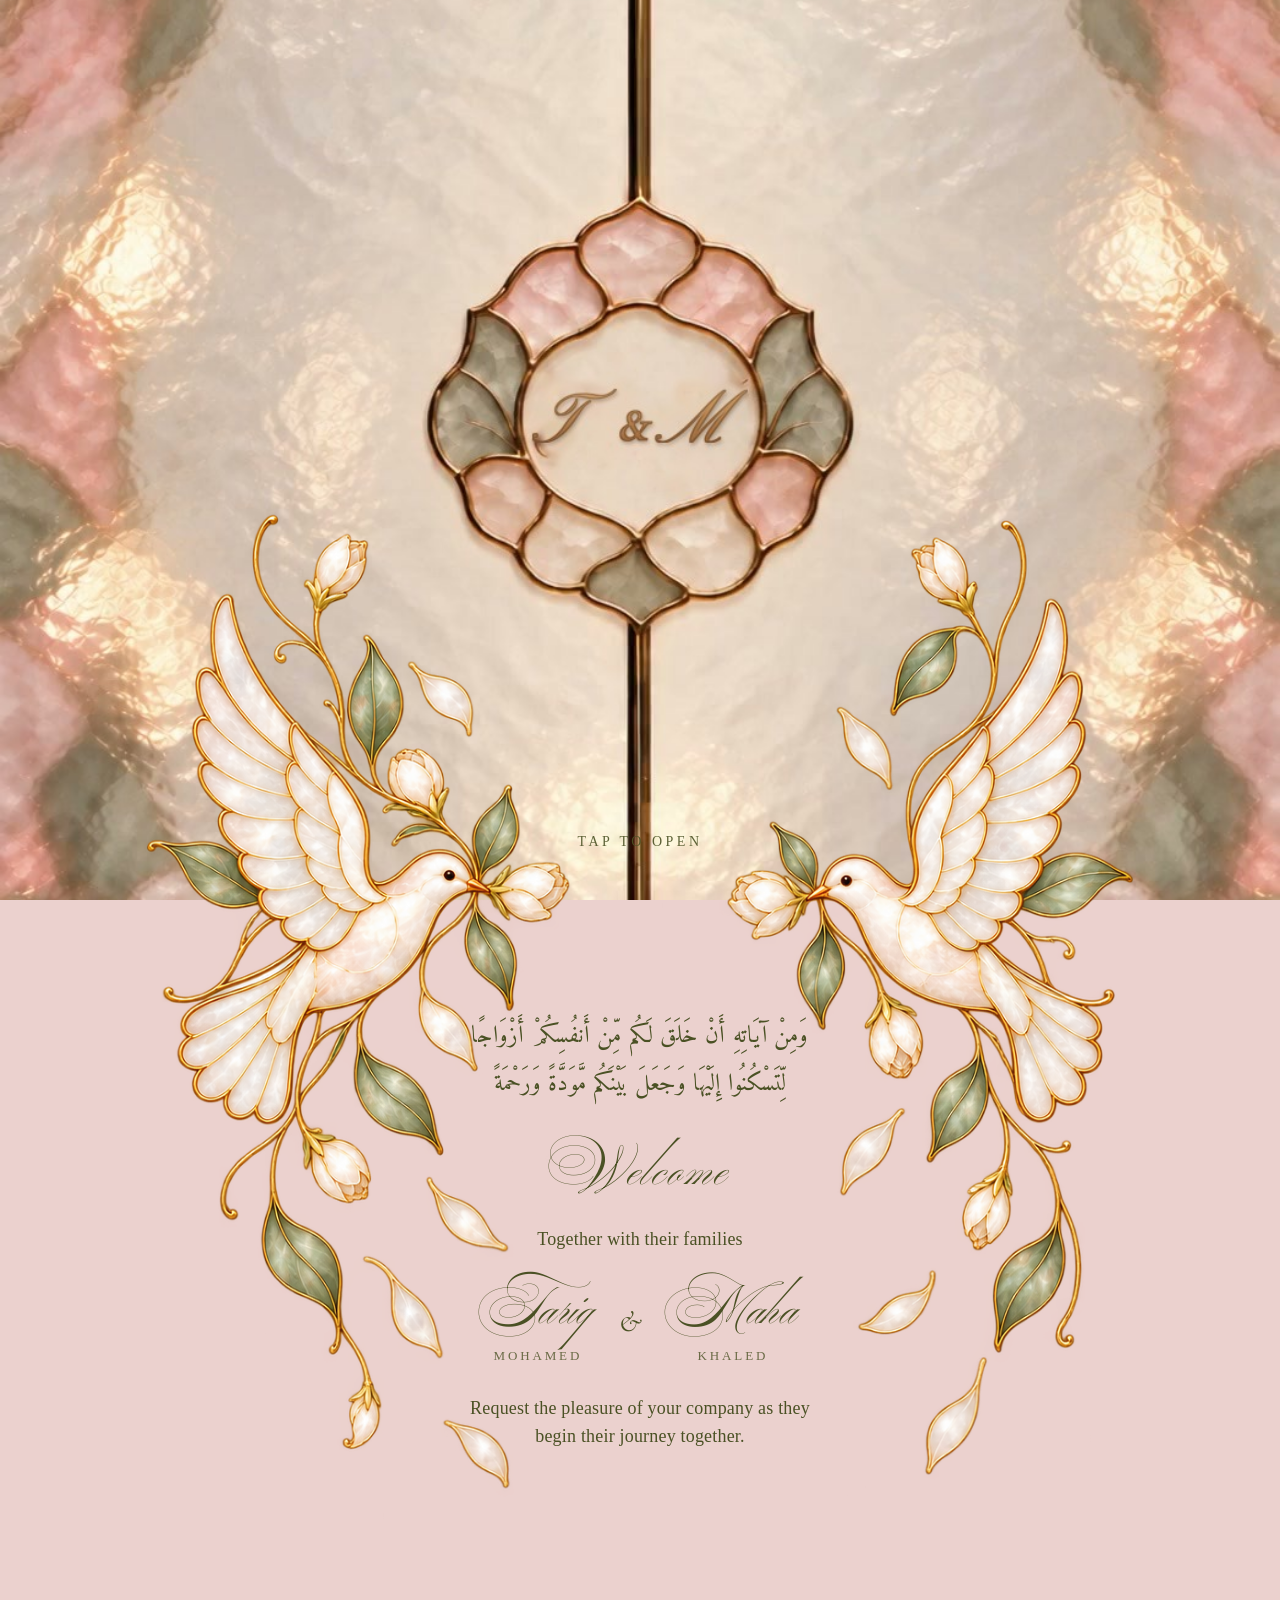
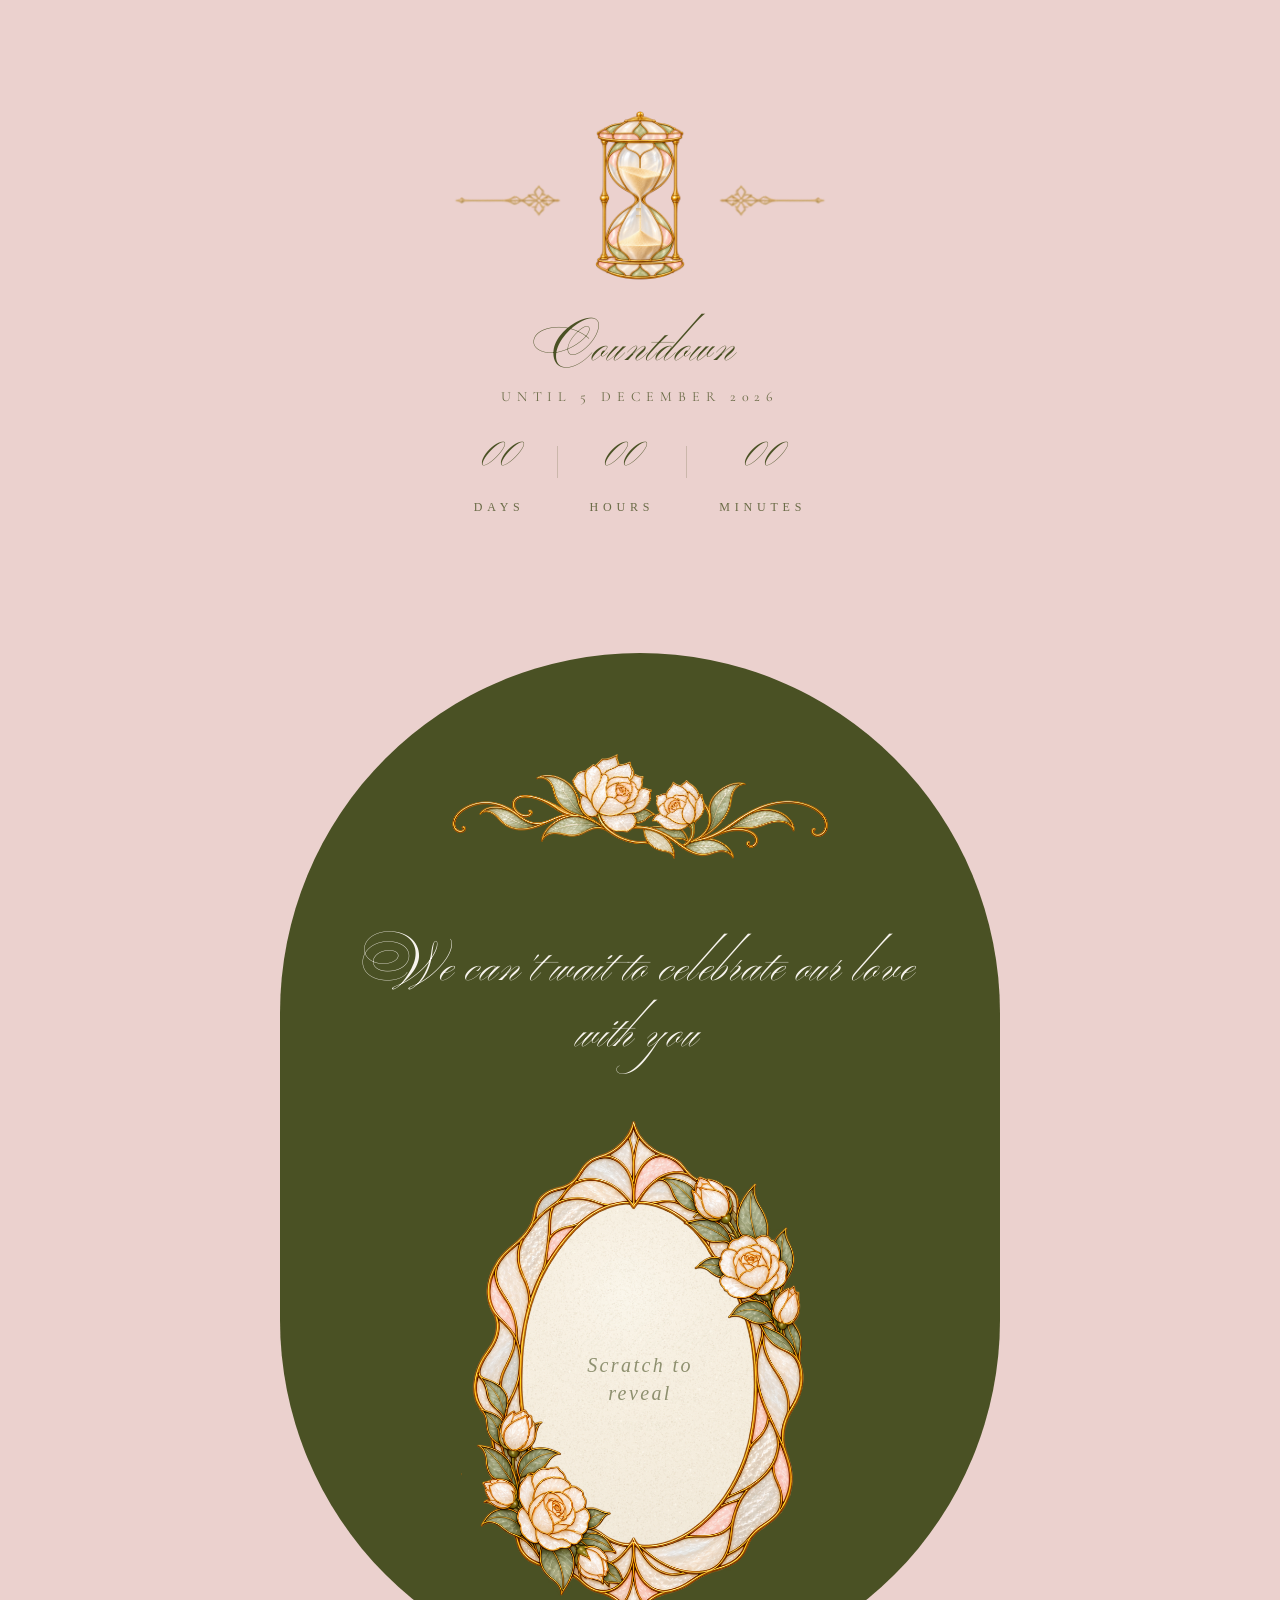
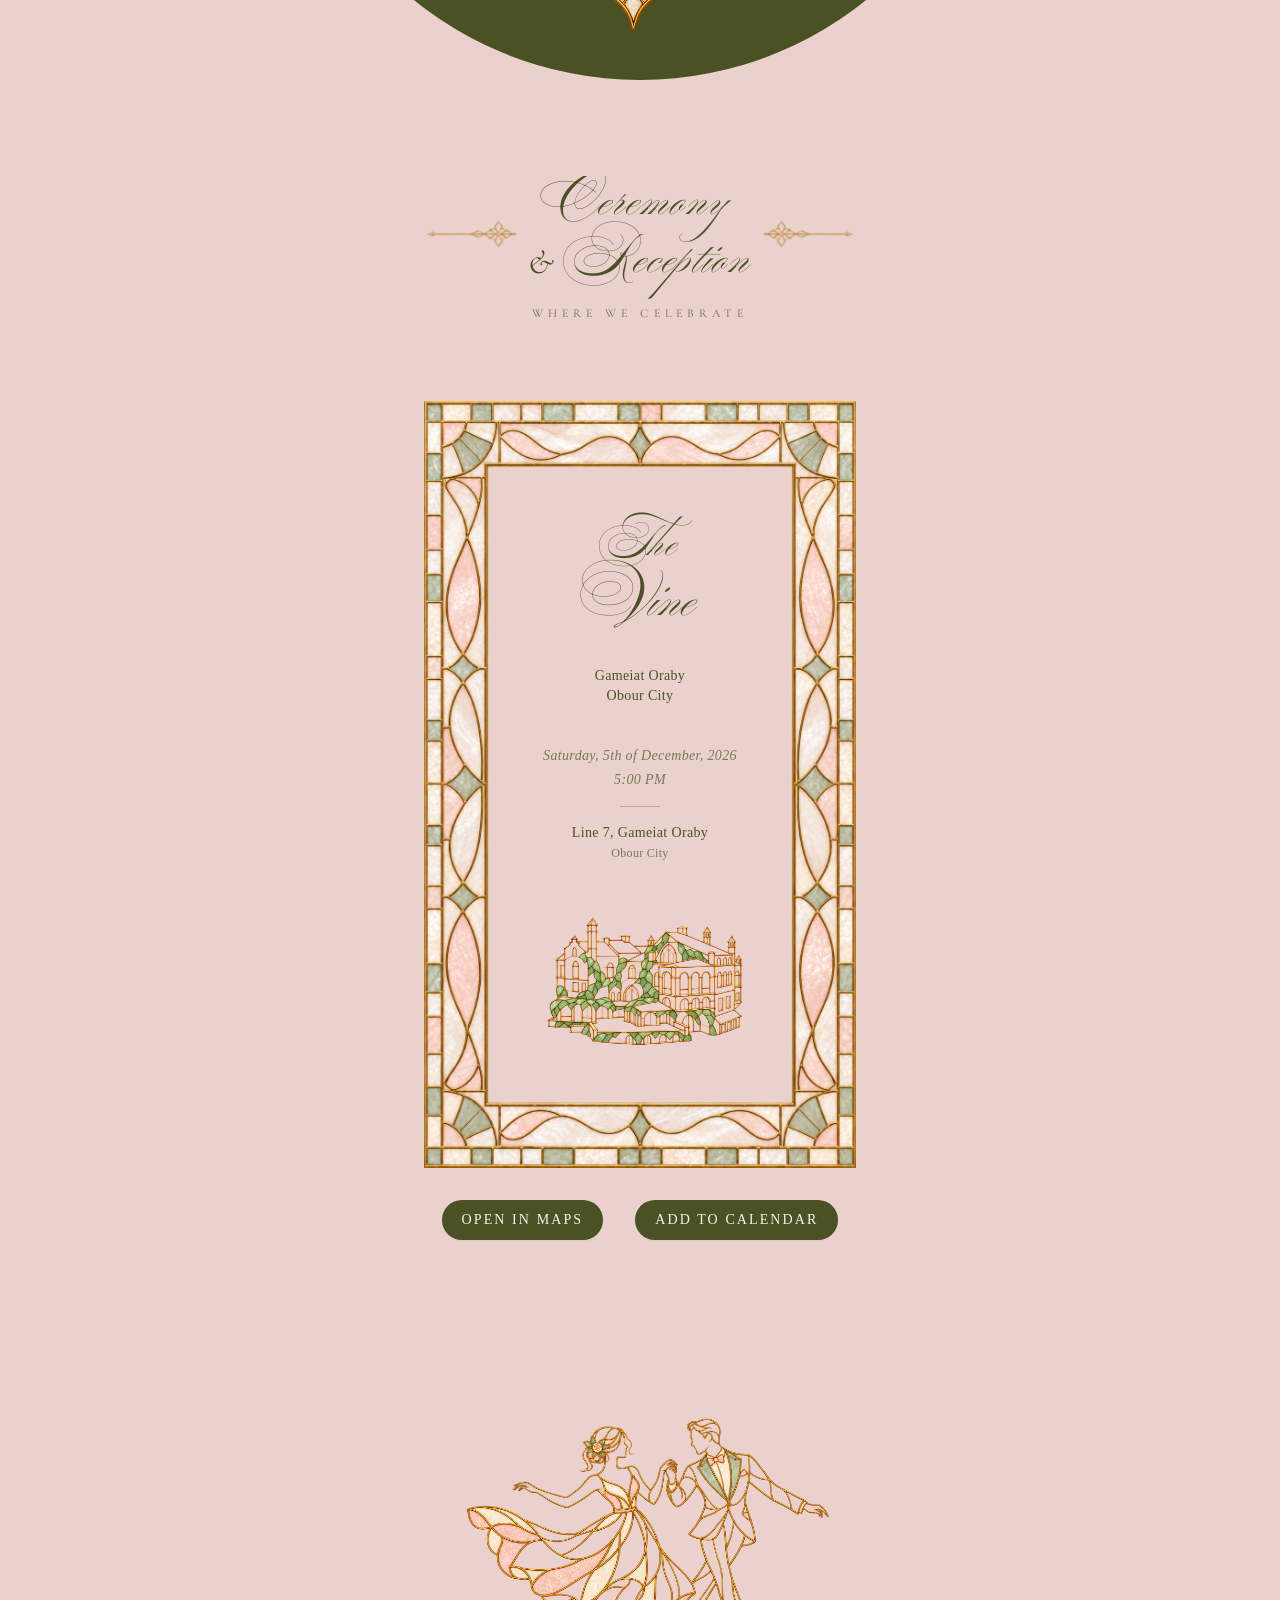
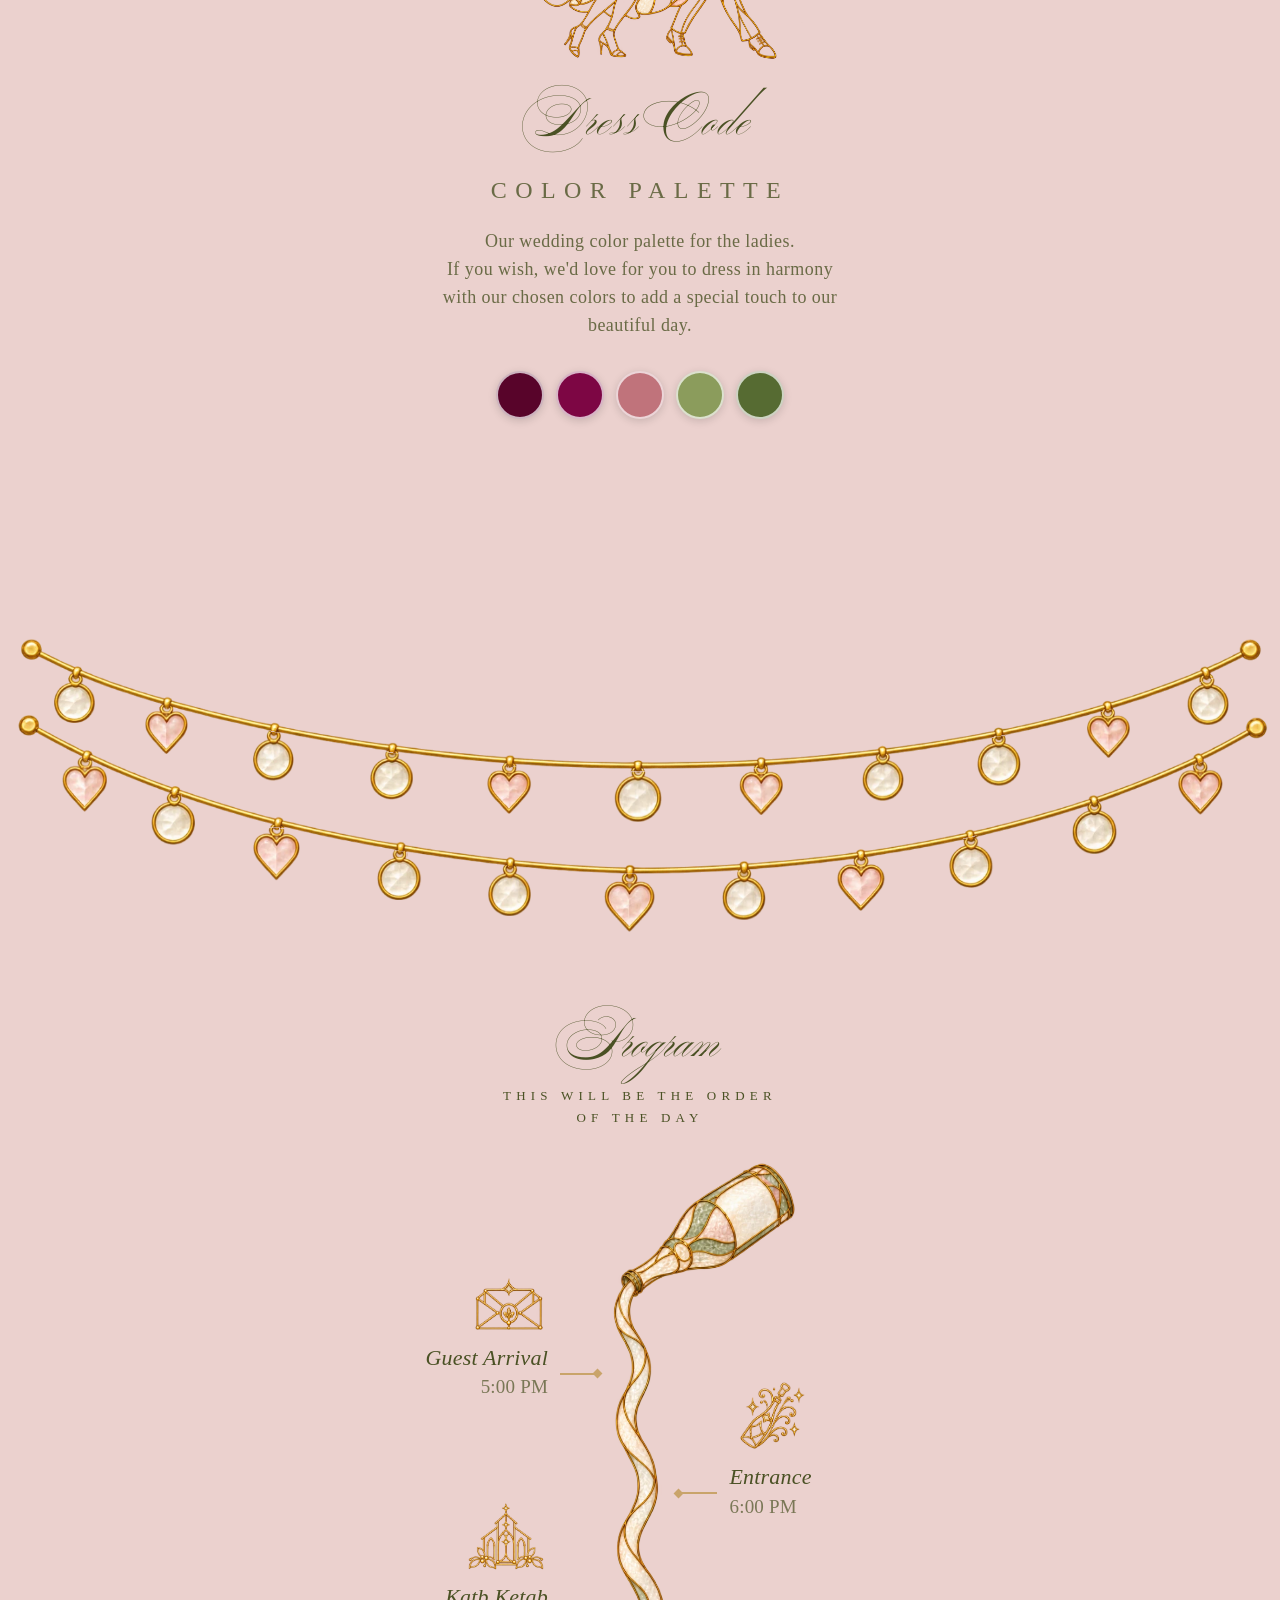
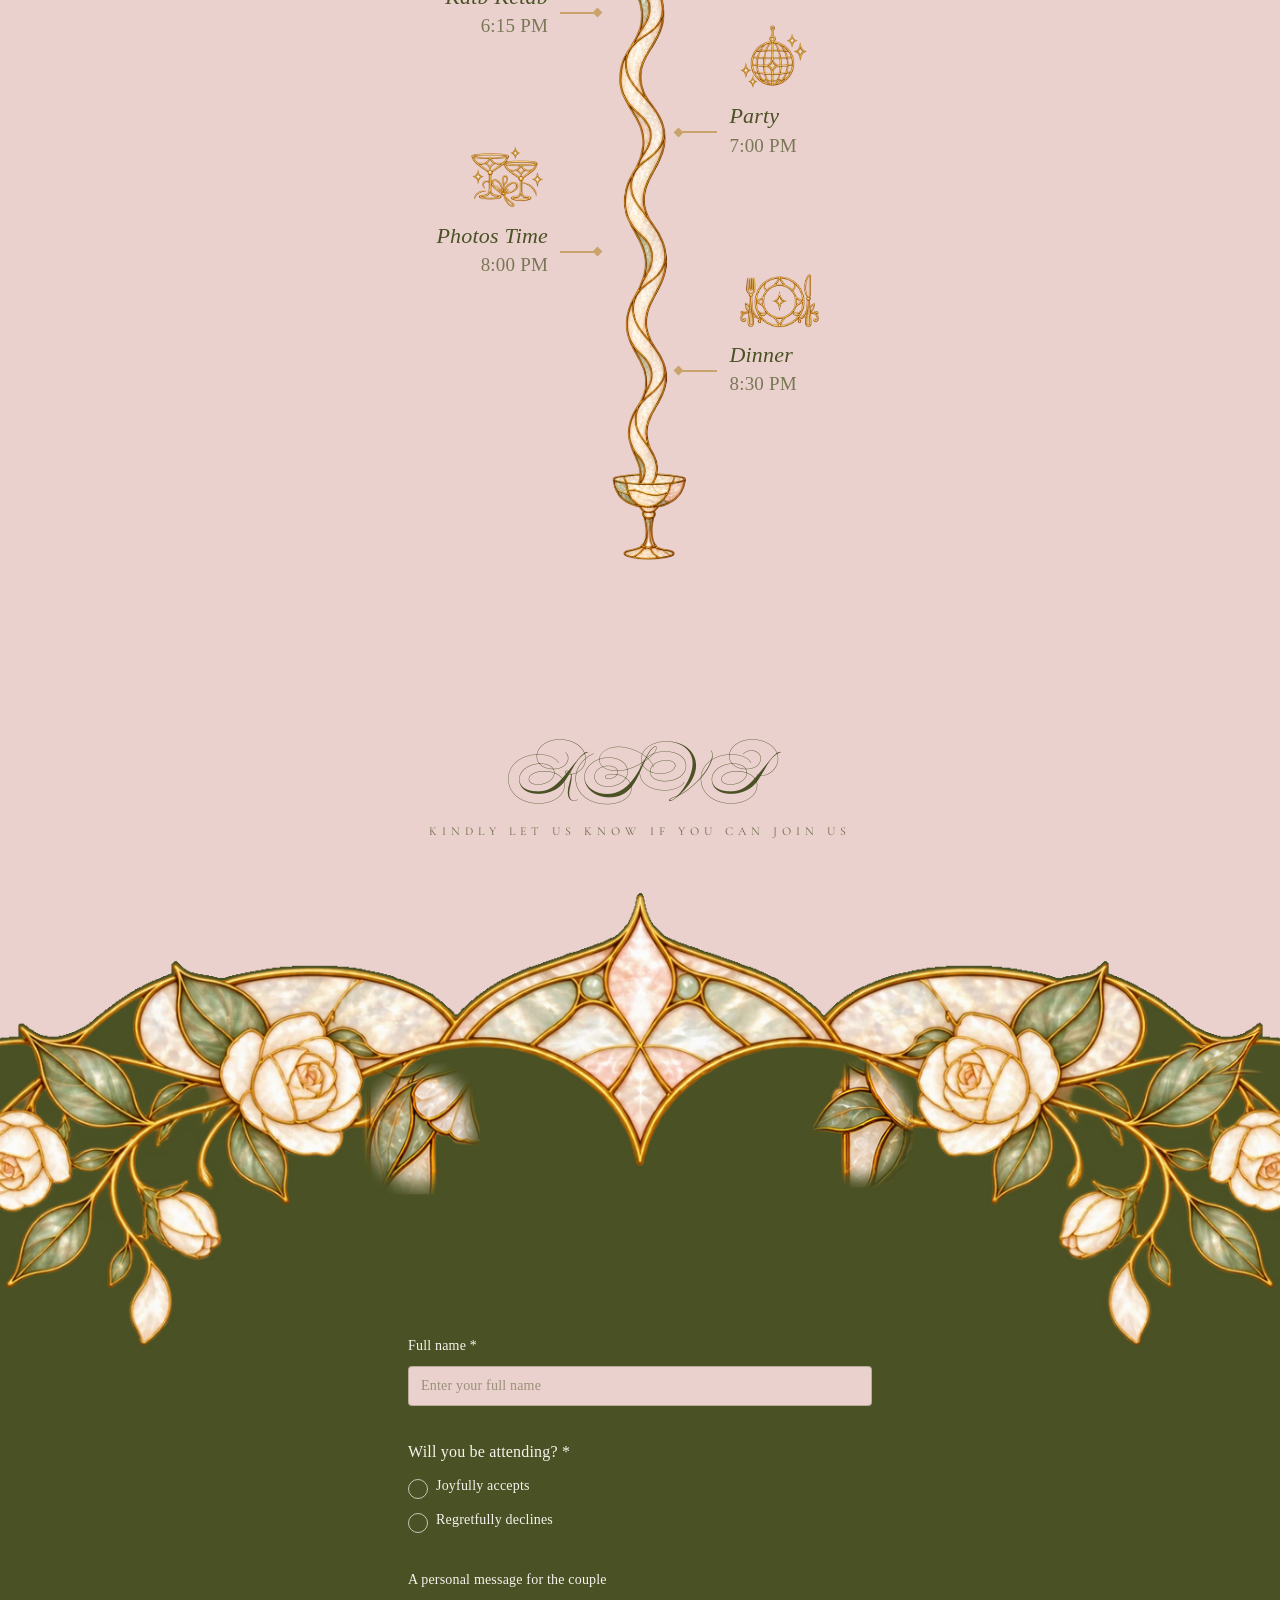
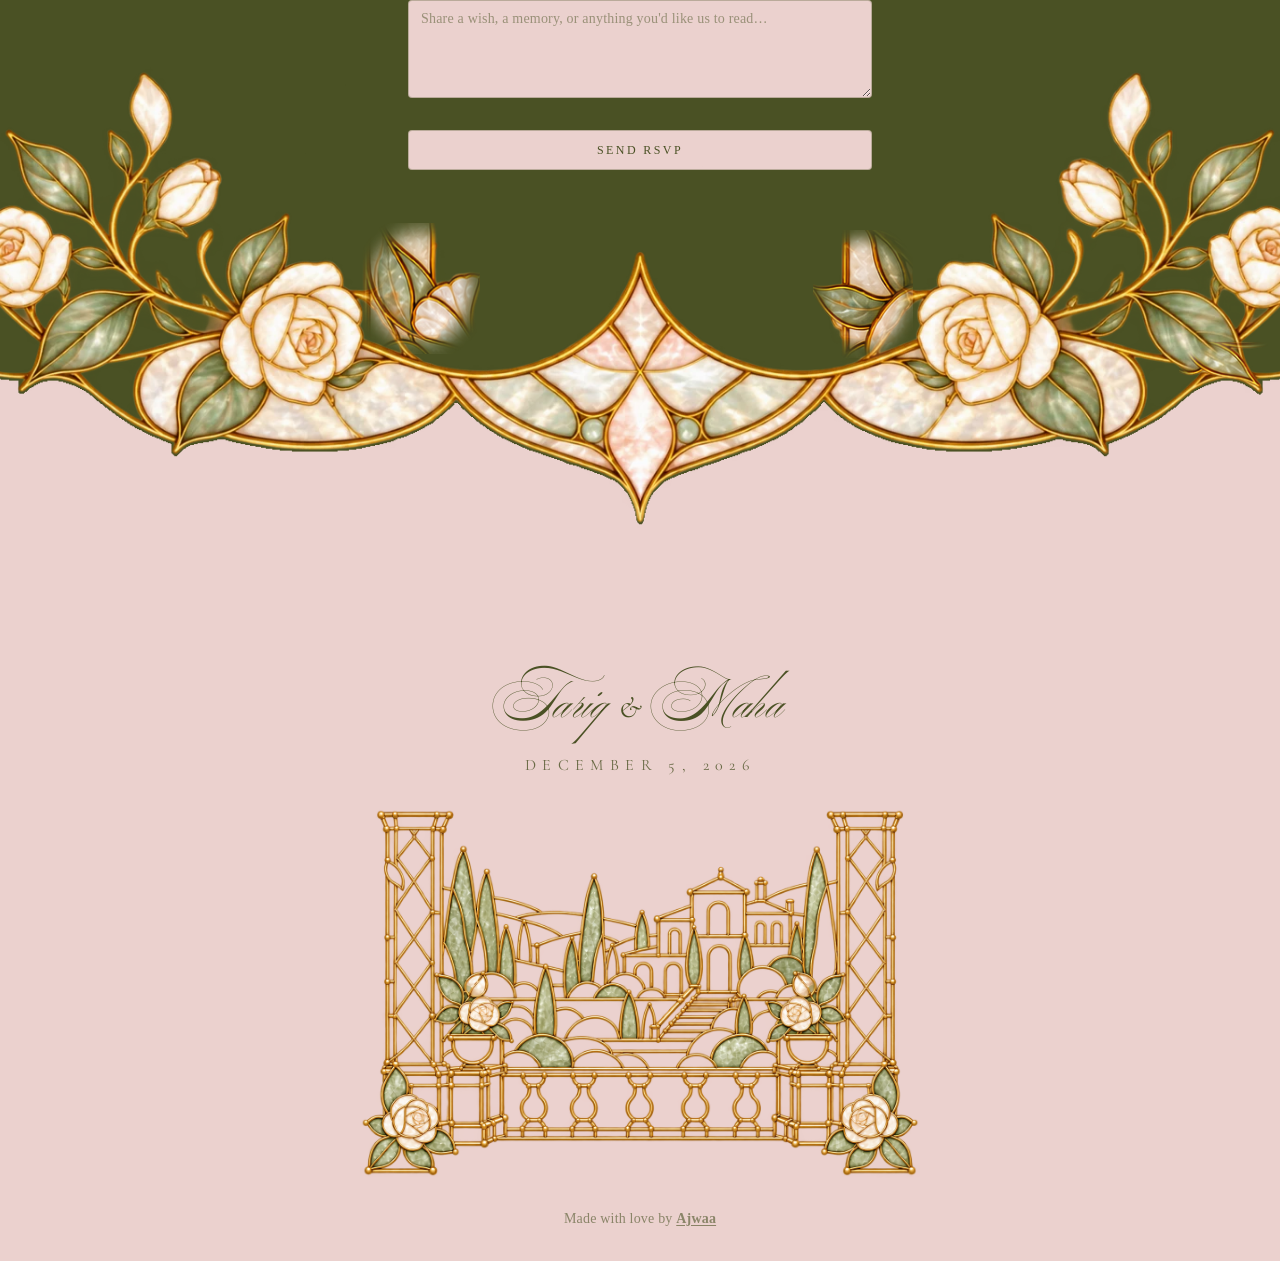
==== commit bea835b8: "Store RSVPs in our own Supabase and add admin.html dashboard - RSVP form inserts into an `rsvps` tab" ====
--- a/index.html
+++ b/index.html
@@ -22,6 +22,7 @@
       /* Invitation background color */
       html, body, .bg-ivory, .bg-background { background-color: #EBD1CE; }
     </style>
+    <script src="js/supabase-config.js"></script>
     <script type="module" src="js/index-B5N1kRjD.beautified.js"></script>
   </head>
   <body>
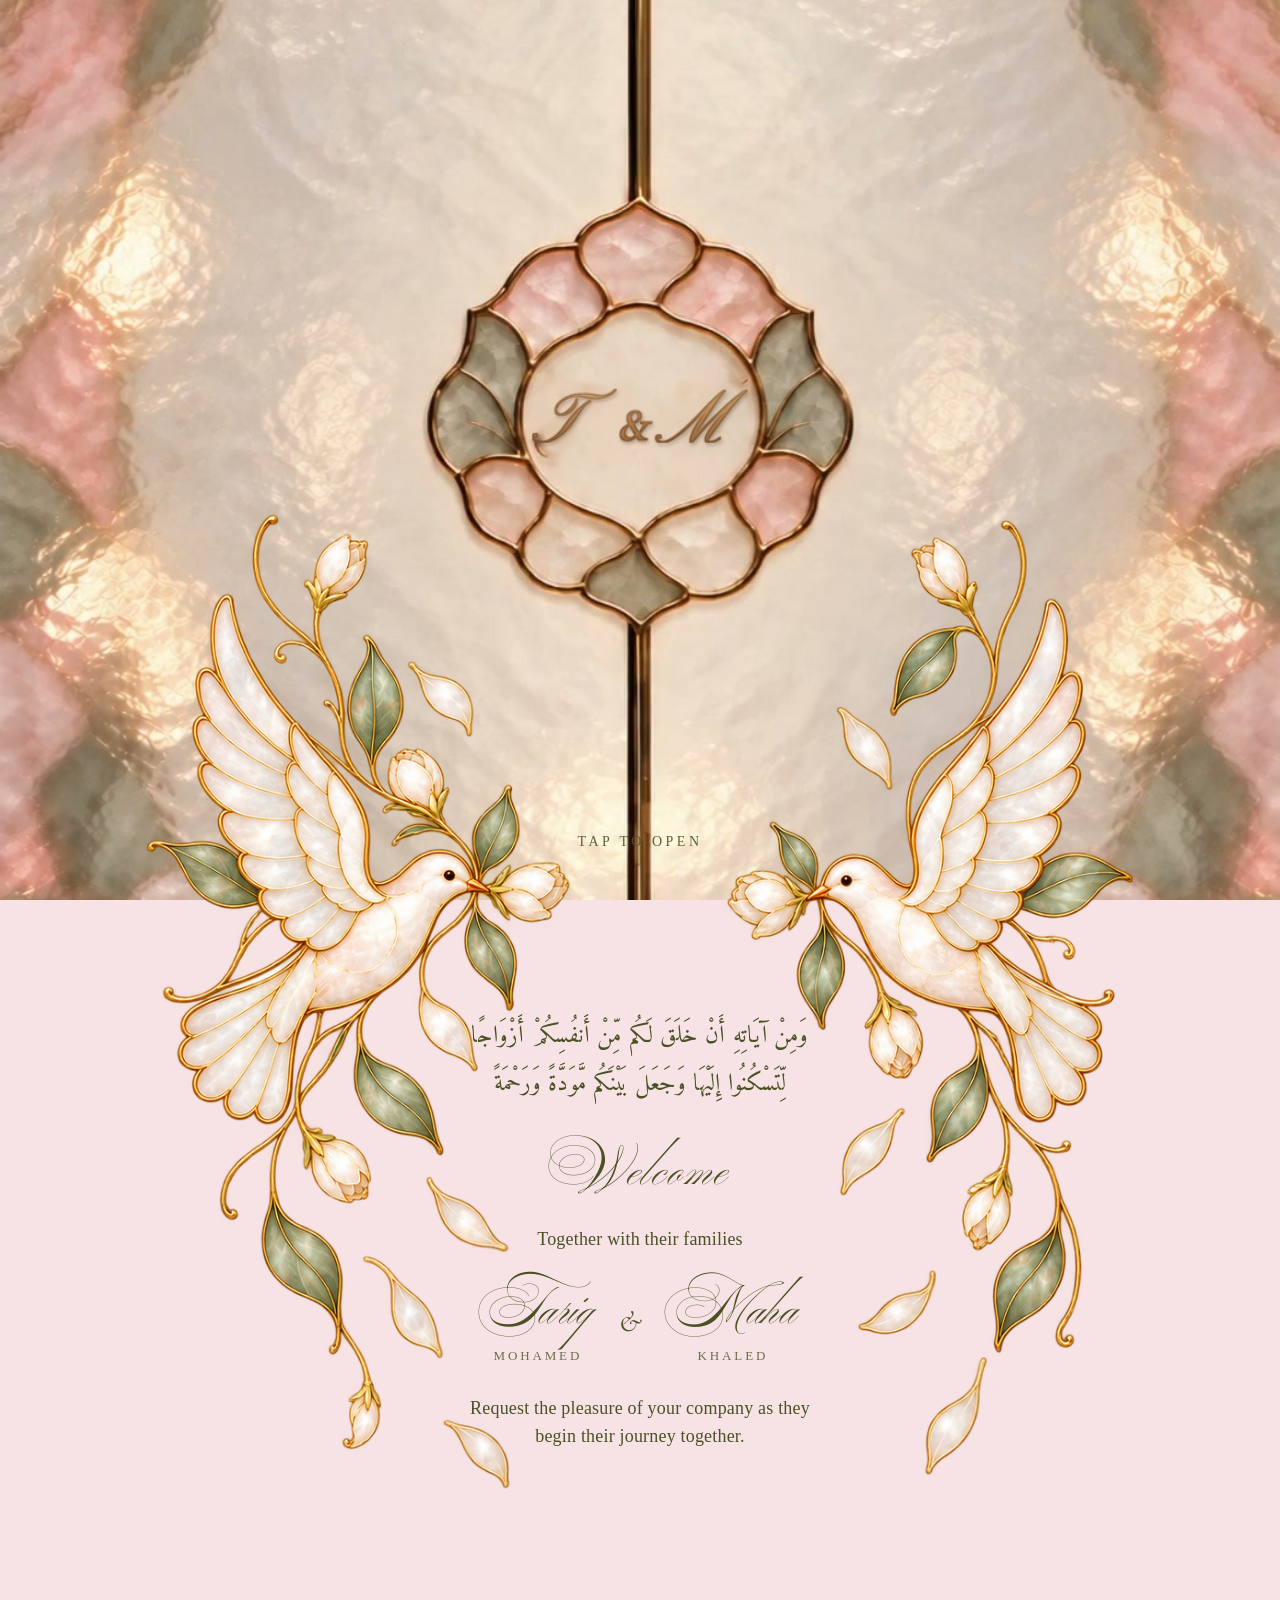
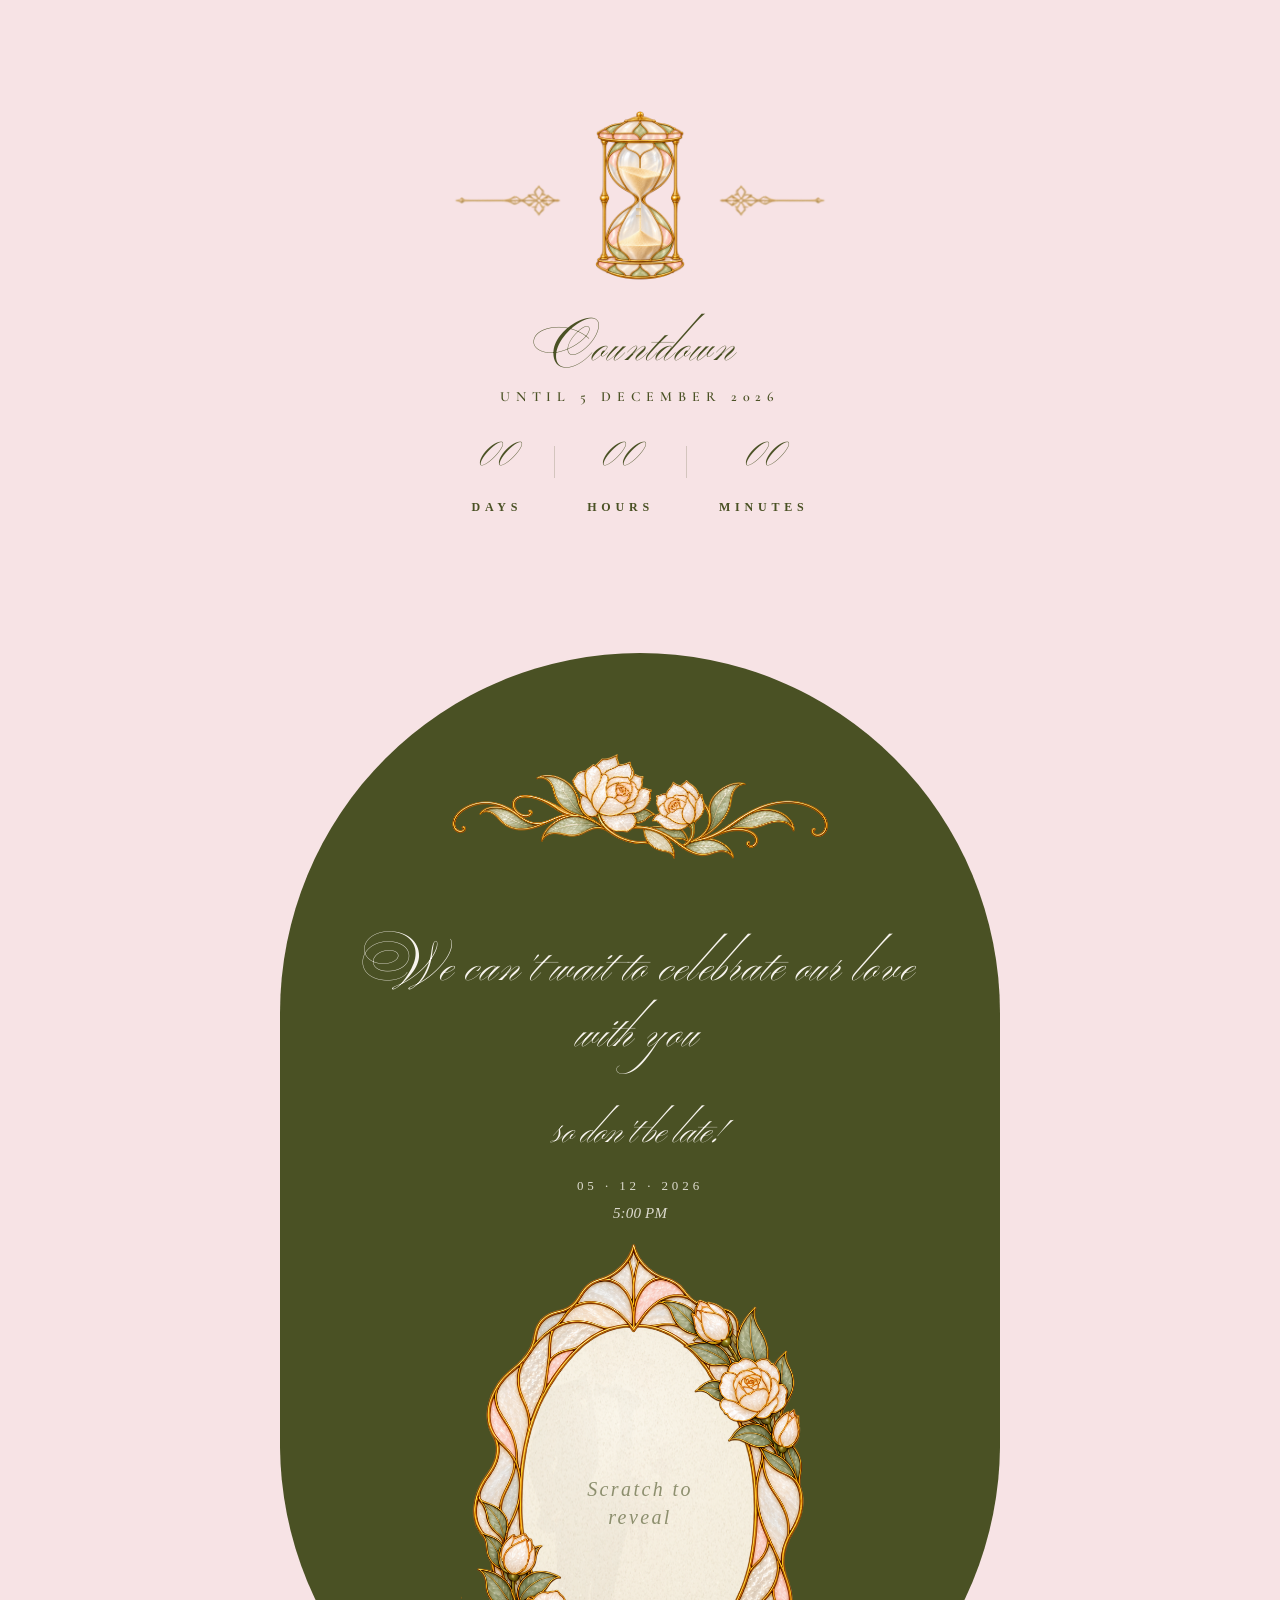
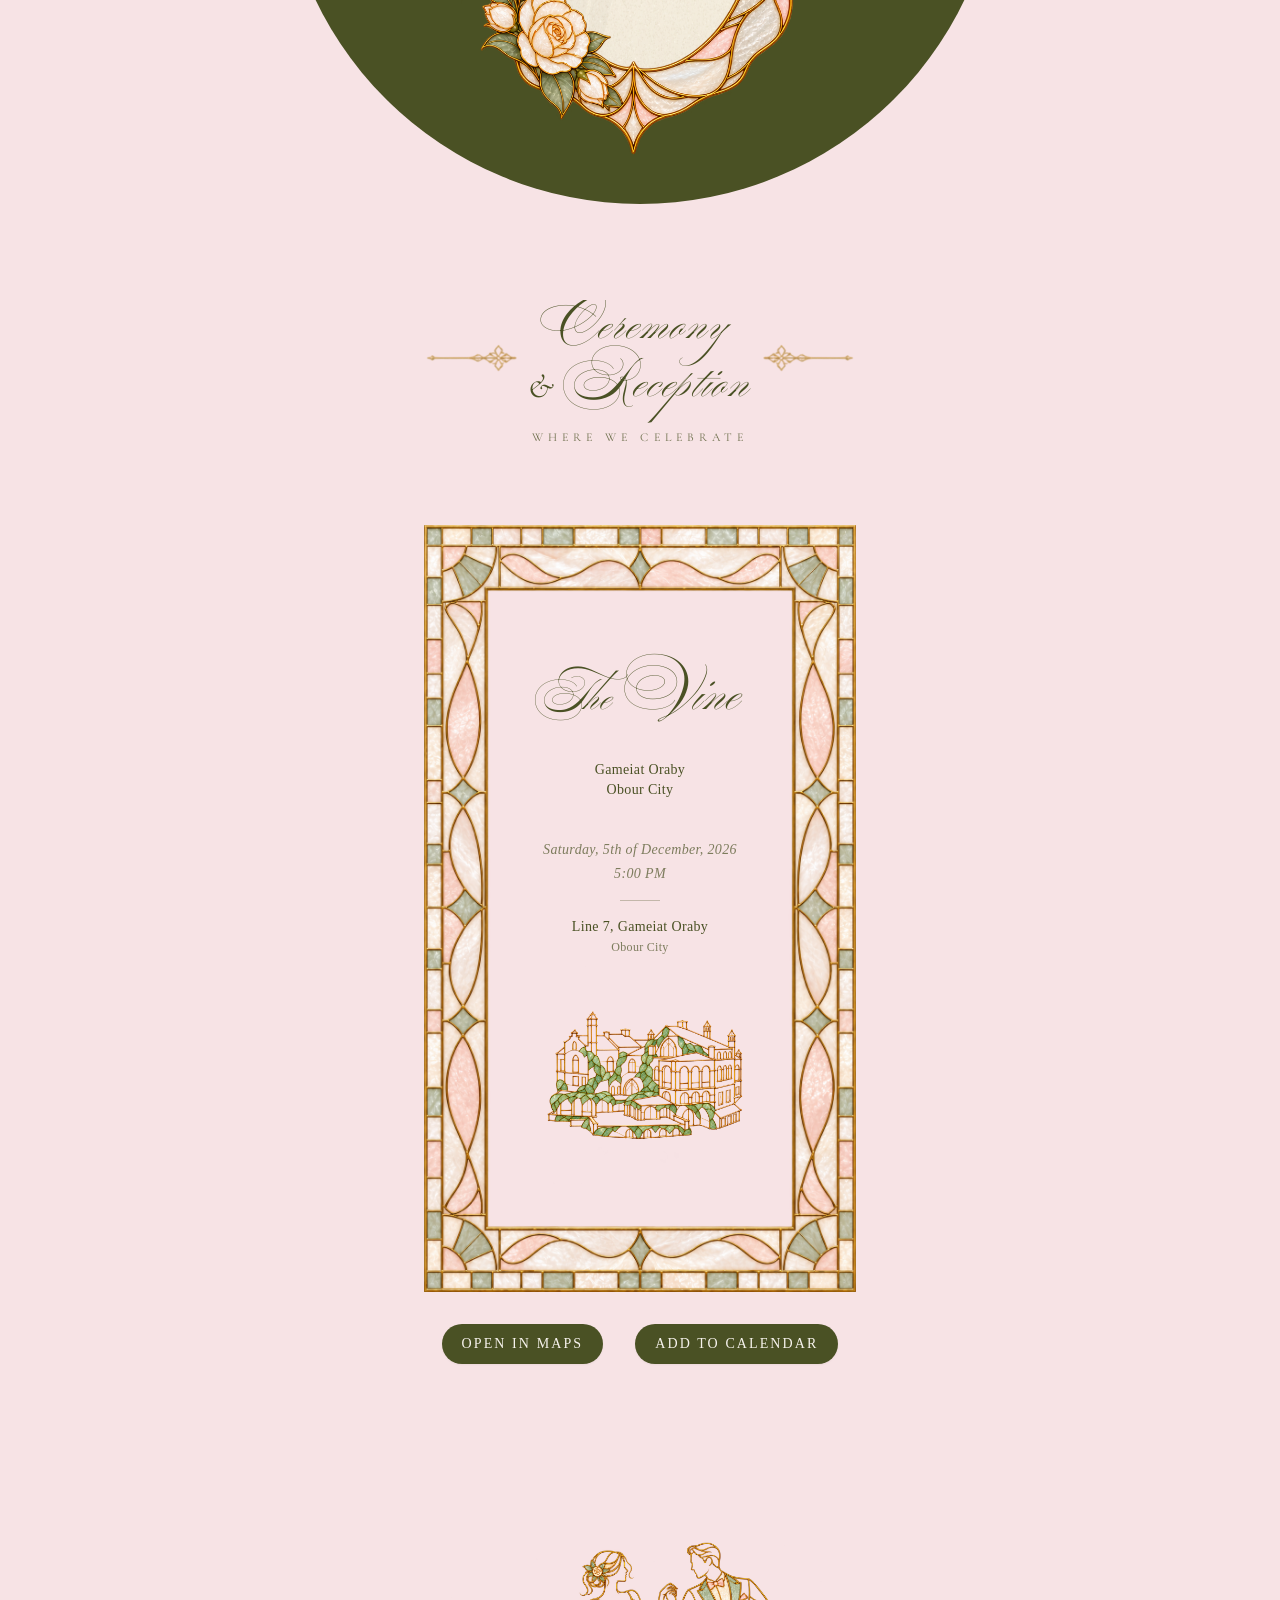
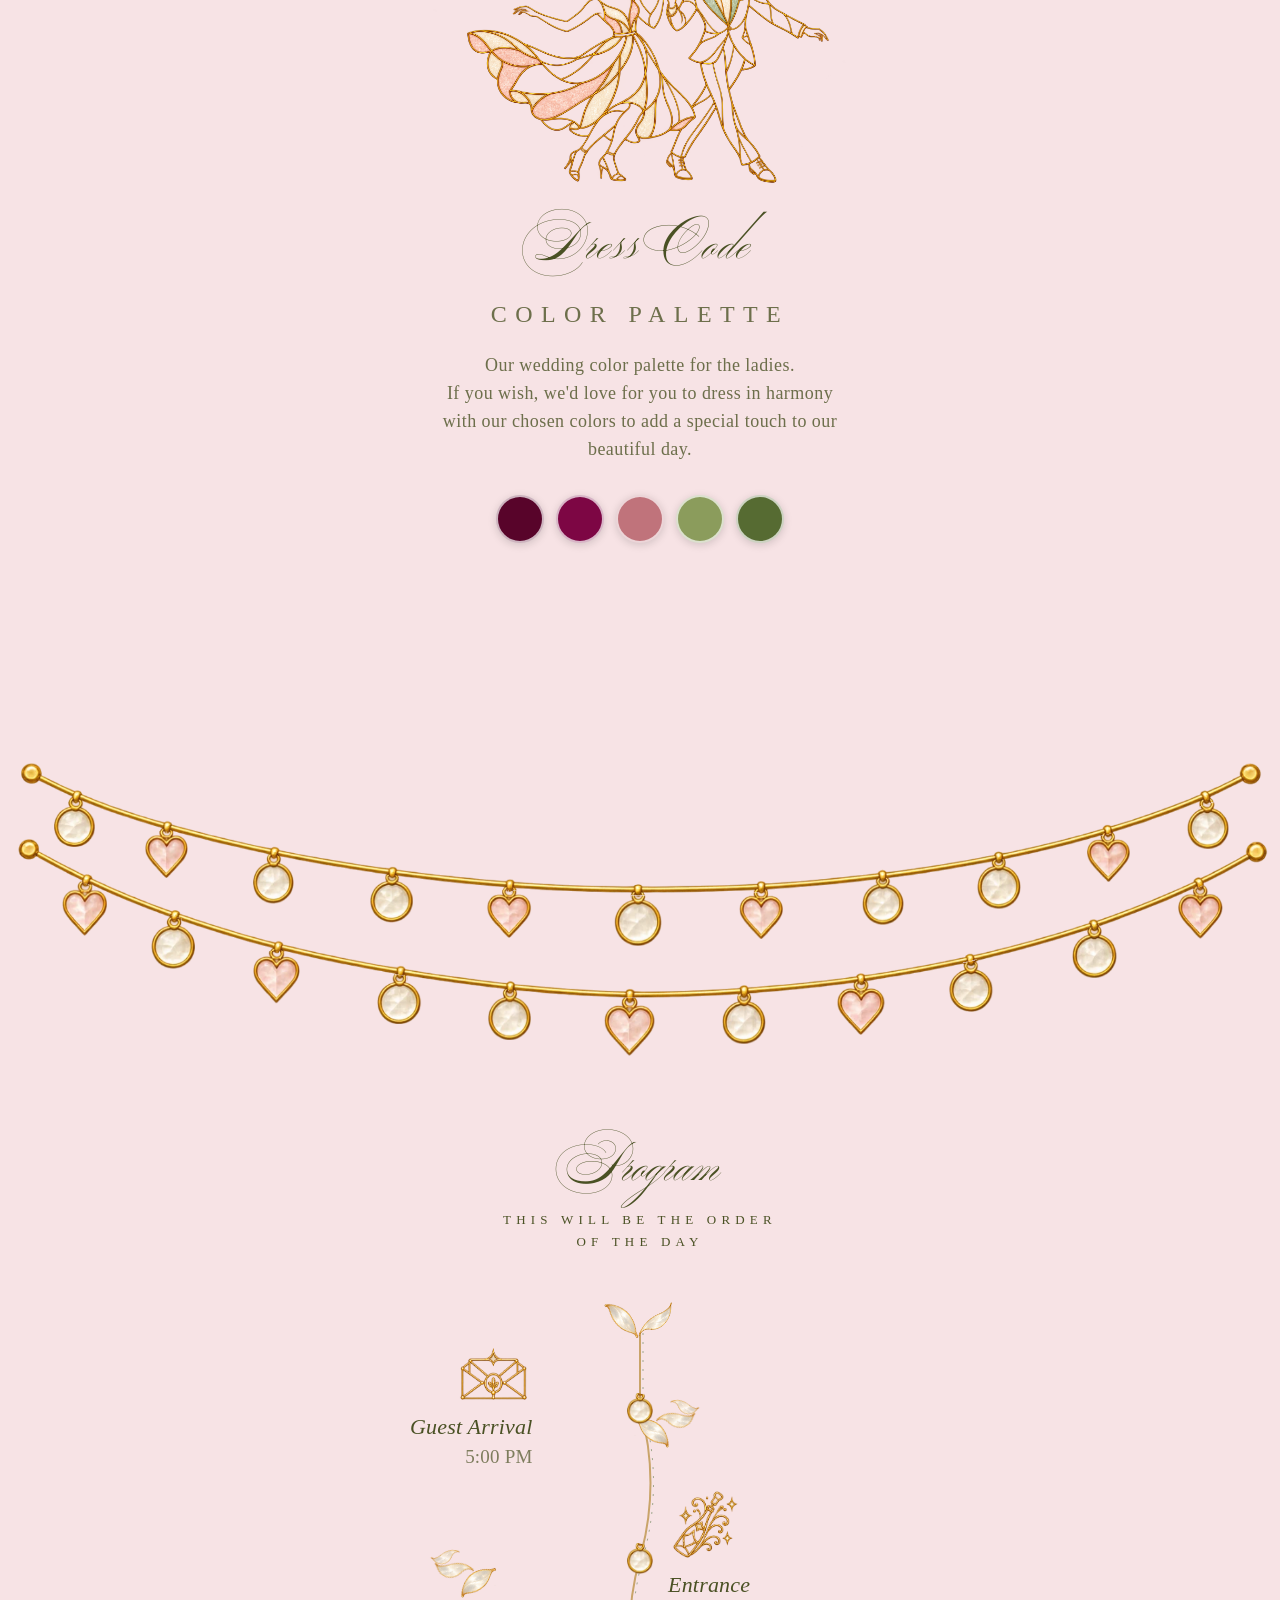
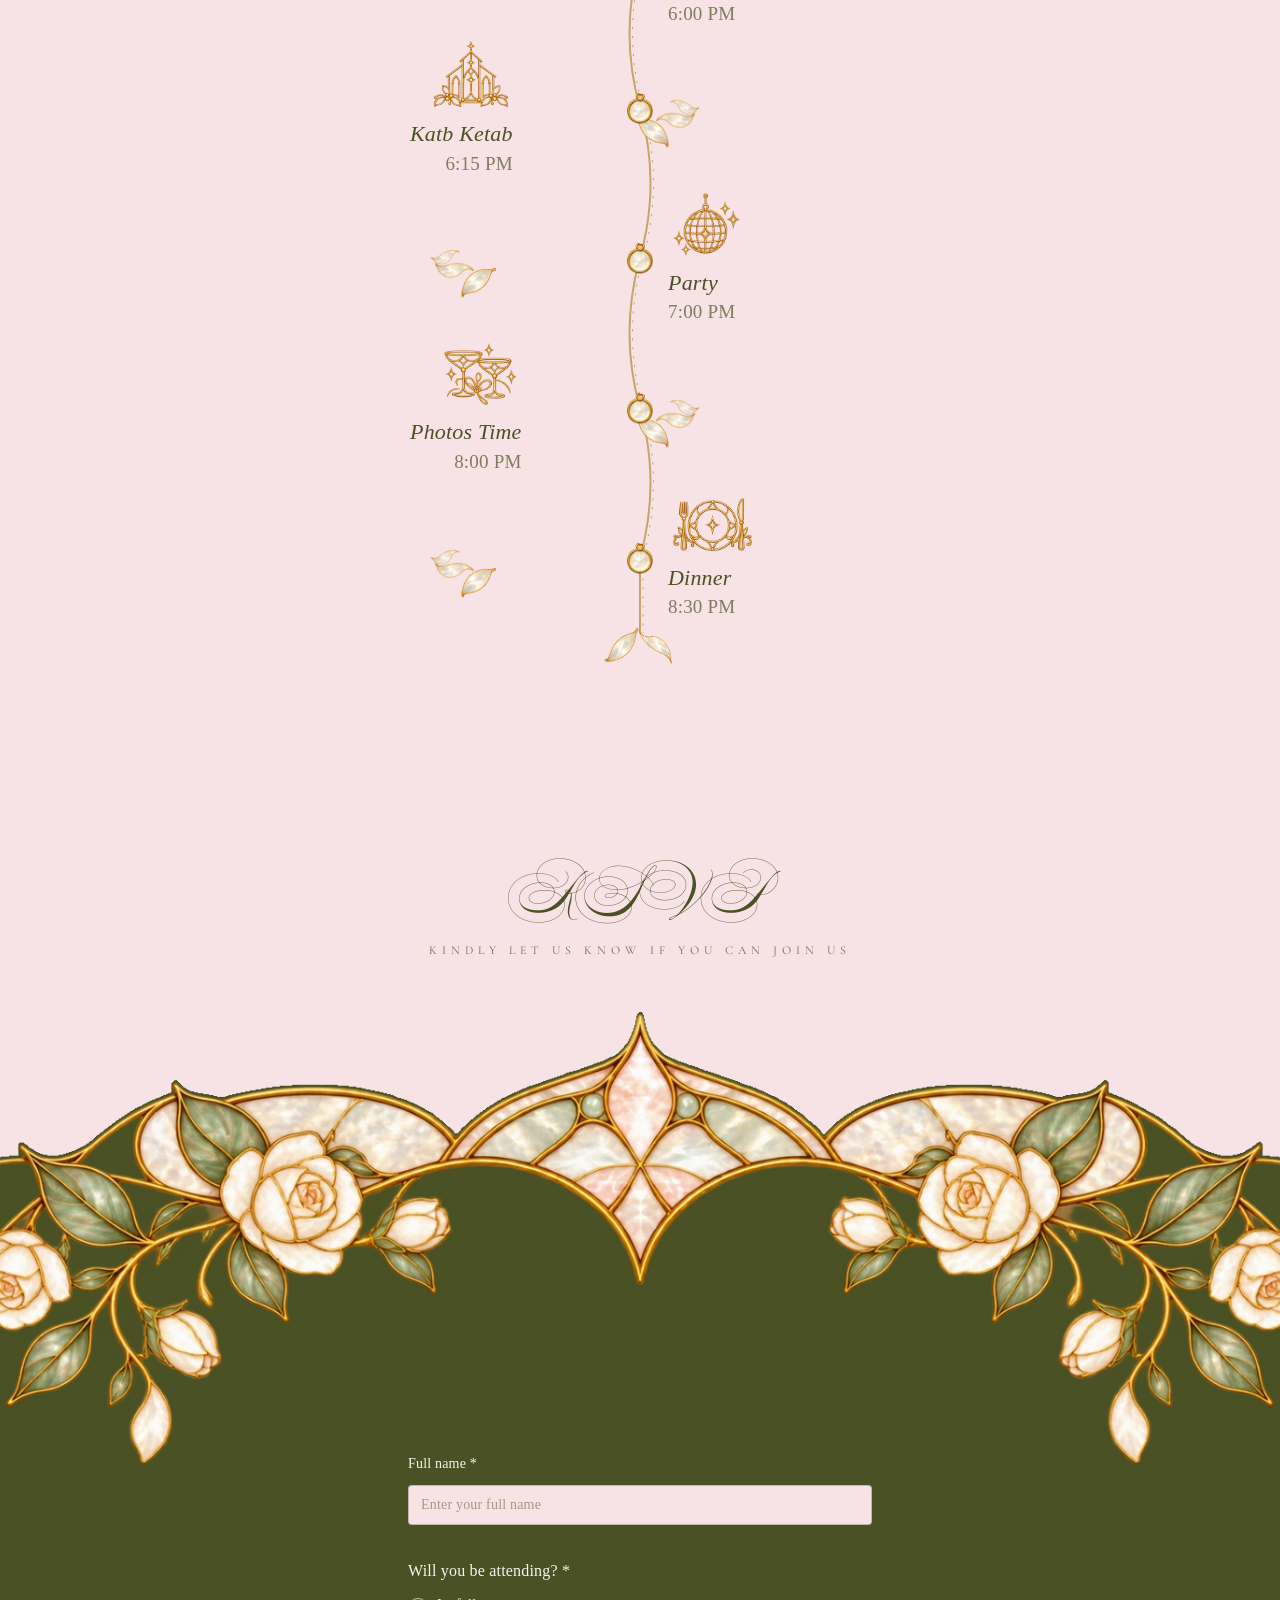
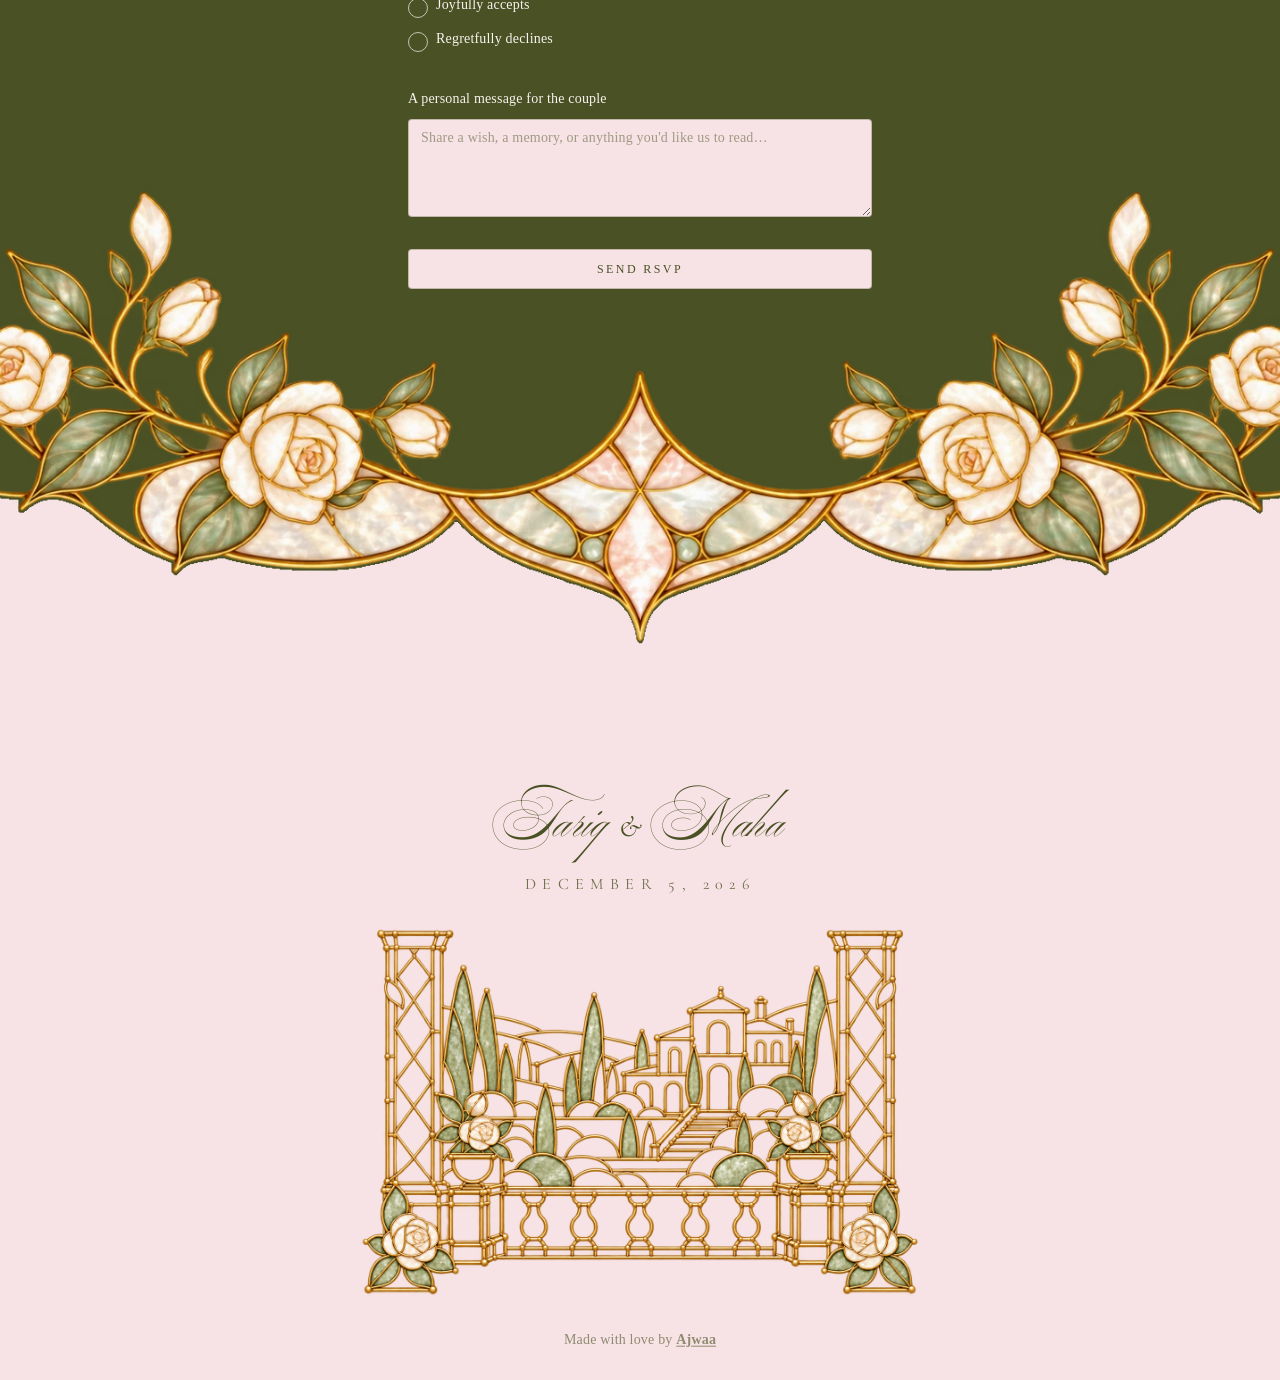
==== commit c4234f9f: "Add Arabic version, floral program timeline and invitation polish - Add an Arabic/English toggle tha" ====
--- a/index.html
+++ b/index.html
@@ -20,7 +20,27 @@
     <link rel="stylesheet" href="css/index-D_VbP-h5.css">
     <style>
       /* Invitation background color */
-      html, body, .bg-ivory, .bg-background { background-color: #EBD1CE; }
+      html, body, .bg-ivory, .bg-background { background-color: #F7E3E5; }
+
+      /* Arabic version: Amiri everywhere, no Latin-only styling that breaks Arabic letters */
+      html[lang="ar"] {
+        --font-script: "Amiri", serif;
+        --font-display: "Amiri", serif;
+        --font-body: "Amiri", serif;
+        --font-subtitle: "Amiri", serif;
+      }
+      html[lang="ar"] main * { letter-spacing: 0 !important; font-style: normal !important; text-transform: none !important; }
+      html[lang="ar"] main .font-script,
+      html[lang="ar"] main .font-display,
+      html[lang="ar"] main .section-heading { font-weight: 700; line-height: 1.4; }
+      /* Arabic letters read smaller than Latin at the same size */
+      html[lang="ar"] main .text-xs,
+      html[lang="ar"] main .section-eyebrow,
+      html[lang="ar"] main [class*="text-[12"],
+      html[lang="ar"] main [class*="text-[13"],
+      html[lang="ar"] main span[style*="font-size: 13px"] { font-size: 16px !important; }
+      html[lang="ar"] main .text-sm,
+      html[lang="ar"] main [class*="text-[14"] { font-size: 17px !important; }
     </style>
     <script src="js/supabase-config.js"></script>
     <script type="module" src="js/index-B5N1kRjD.beautified.js"></script>
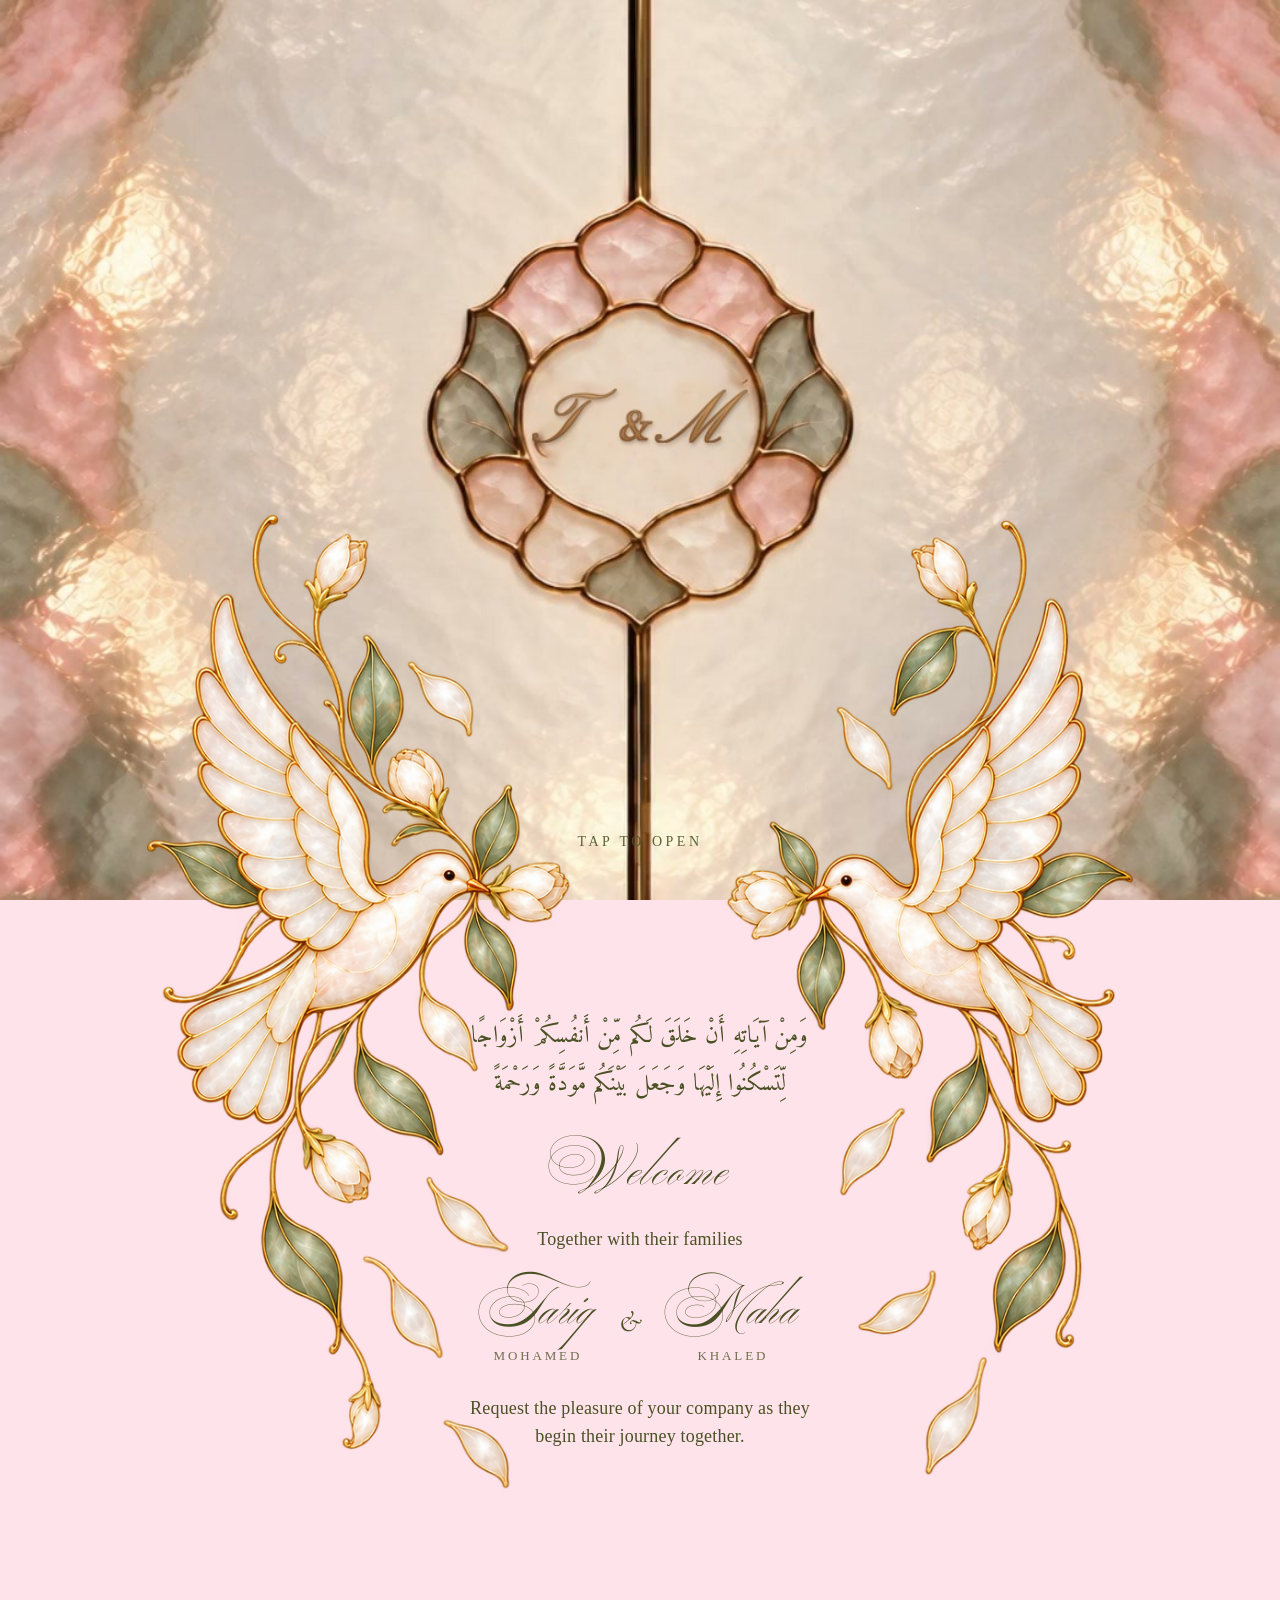
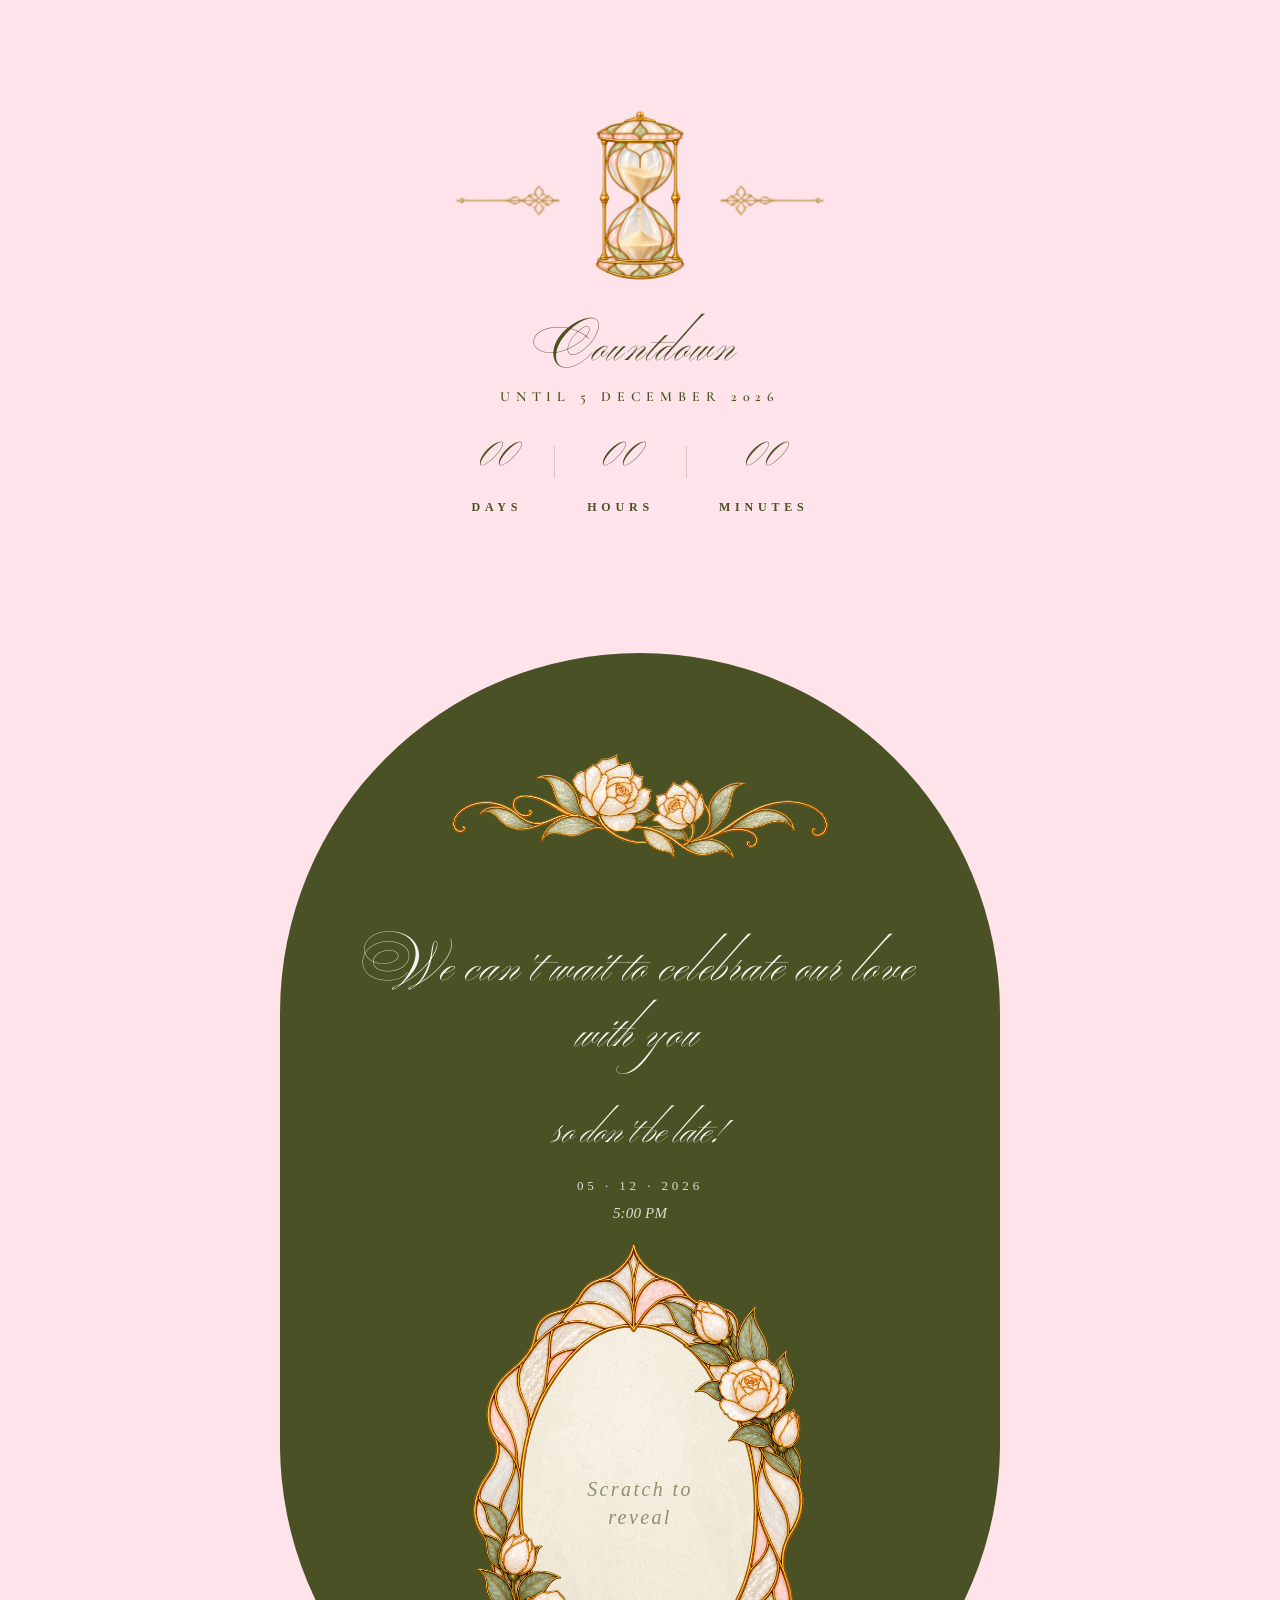
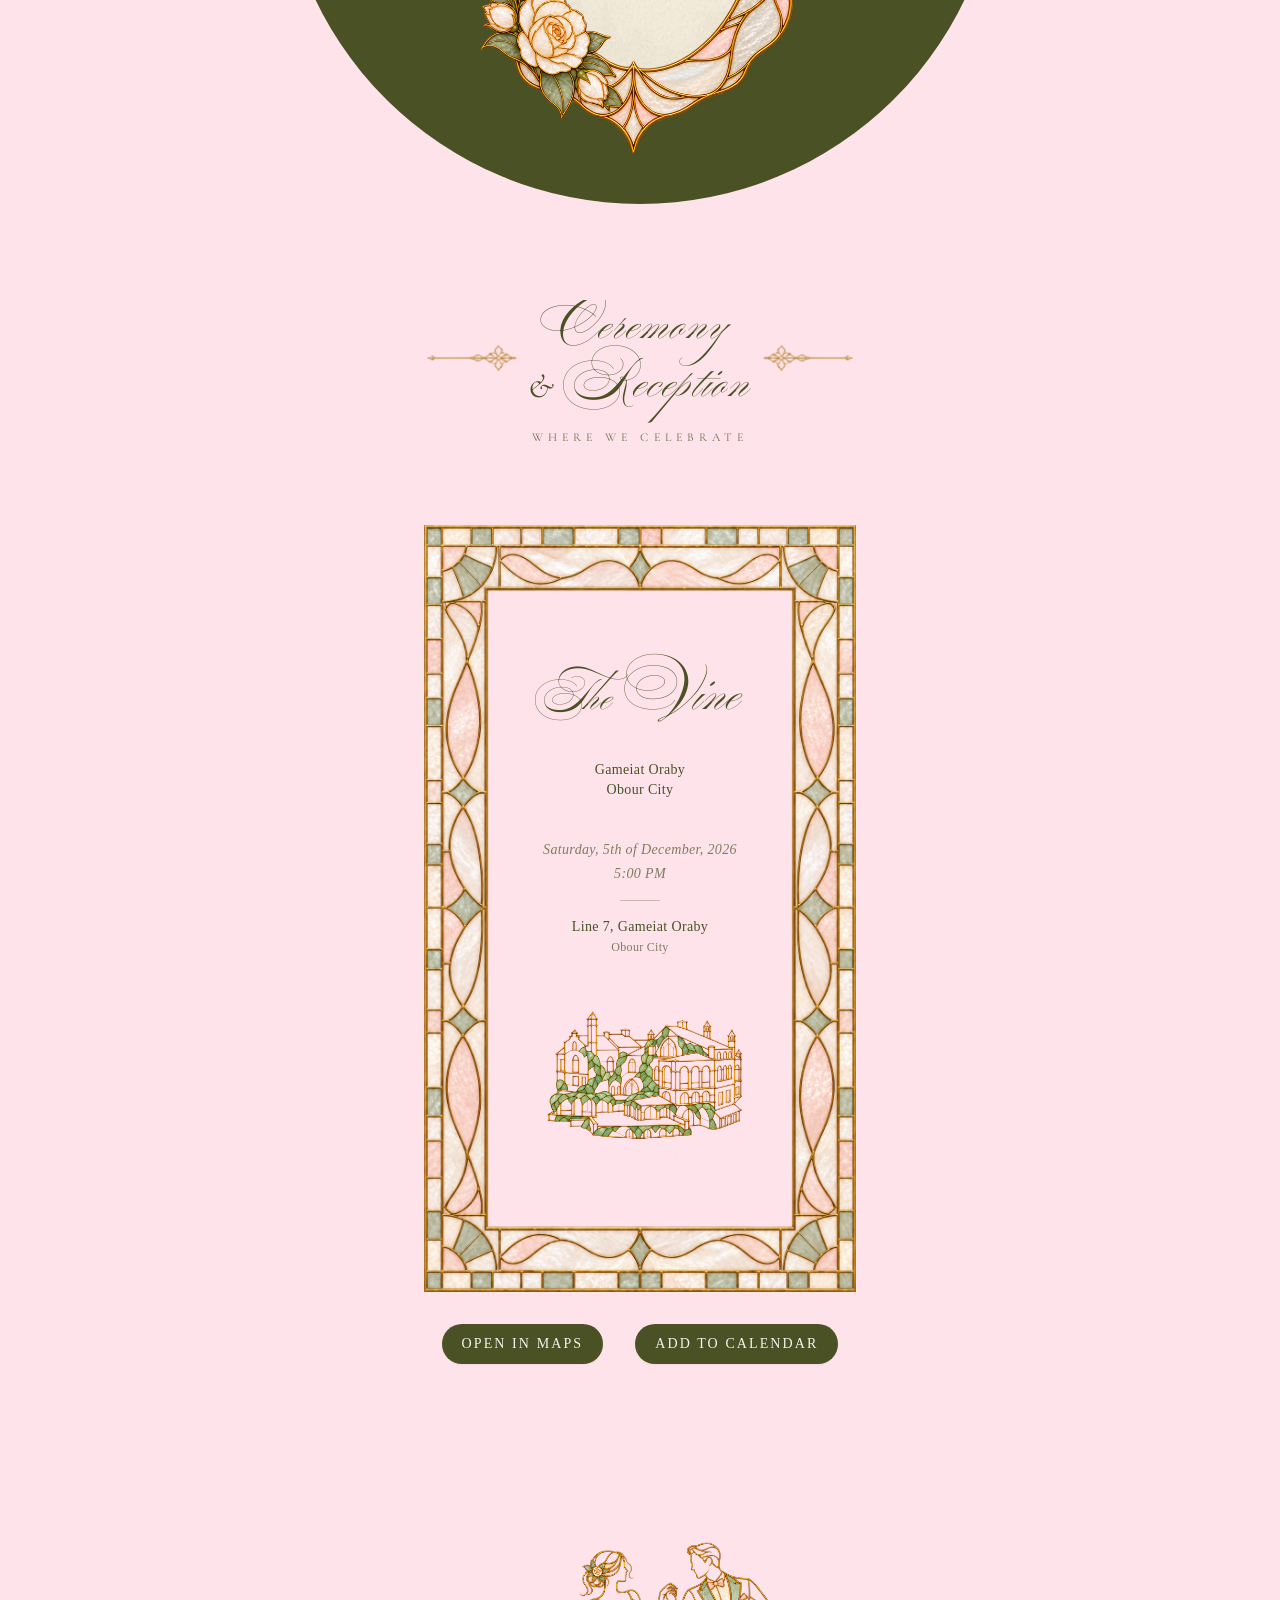
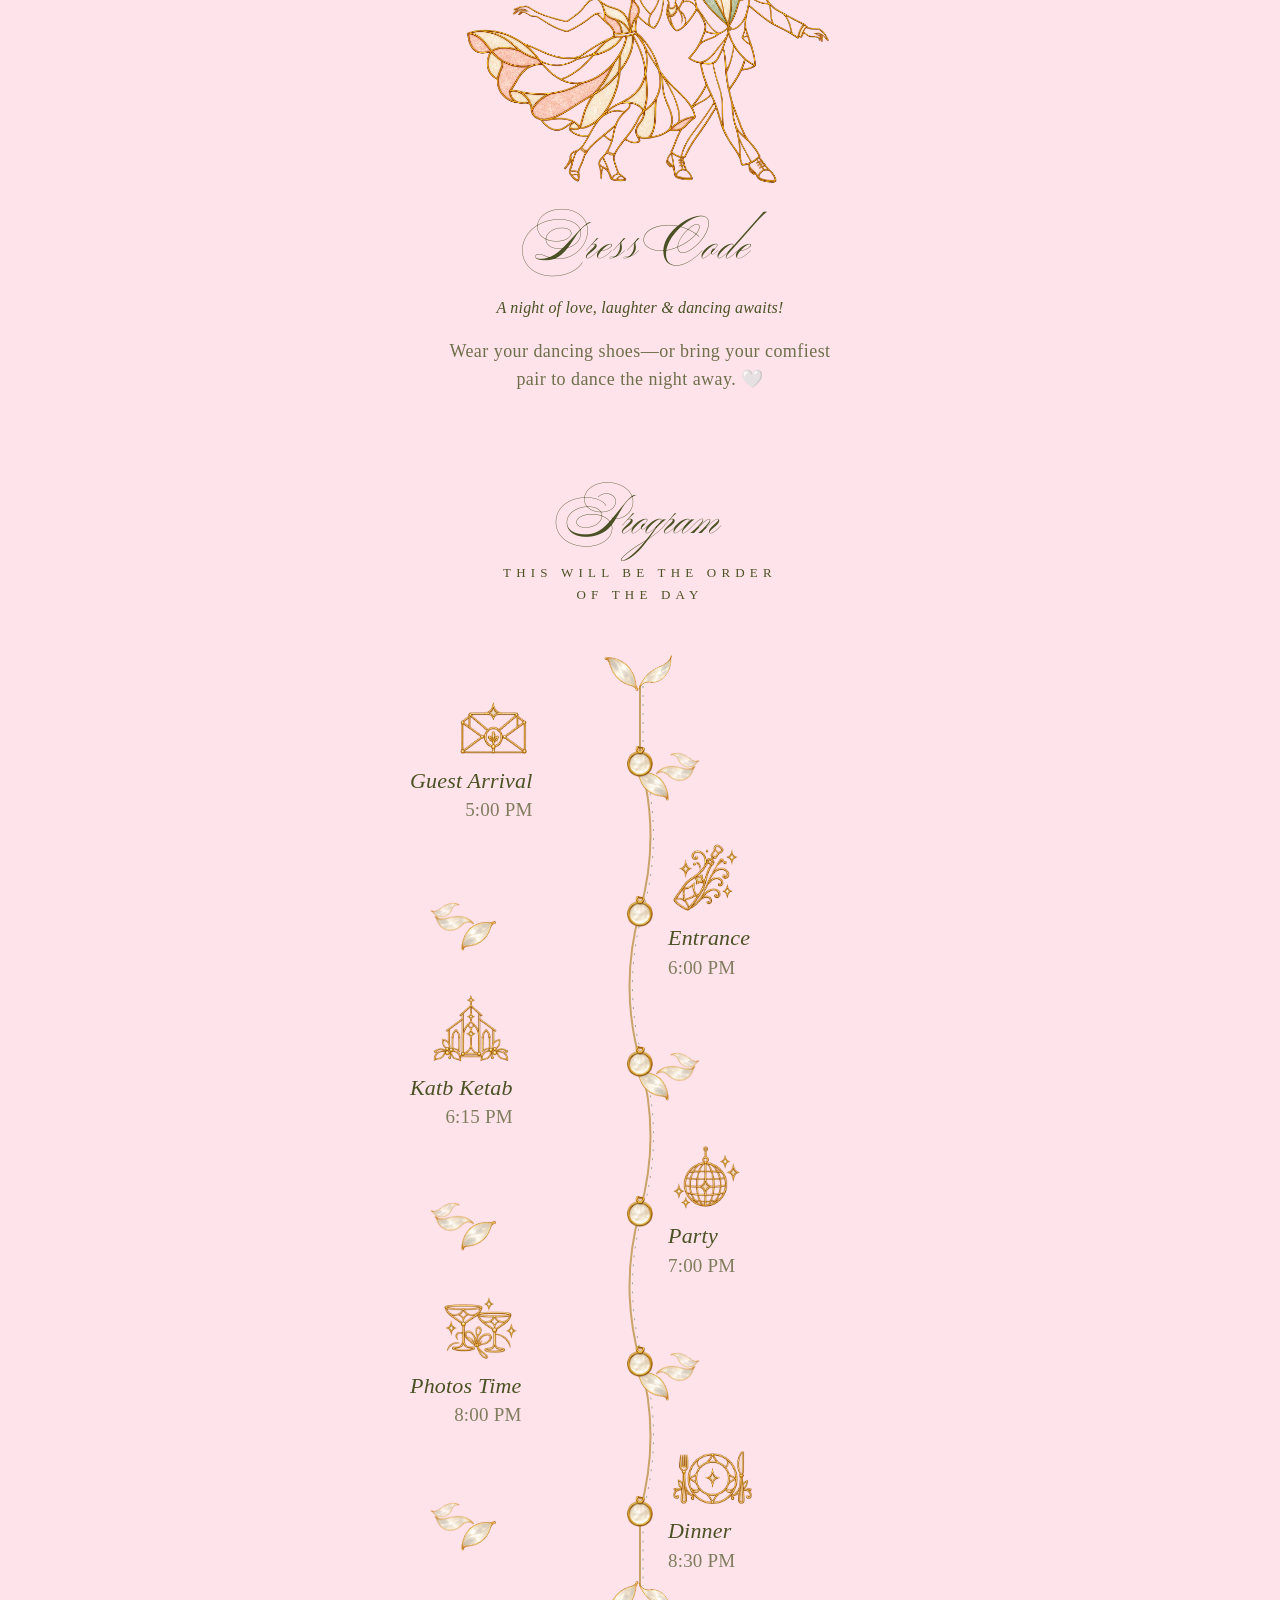
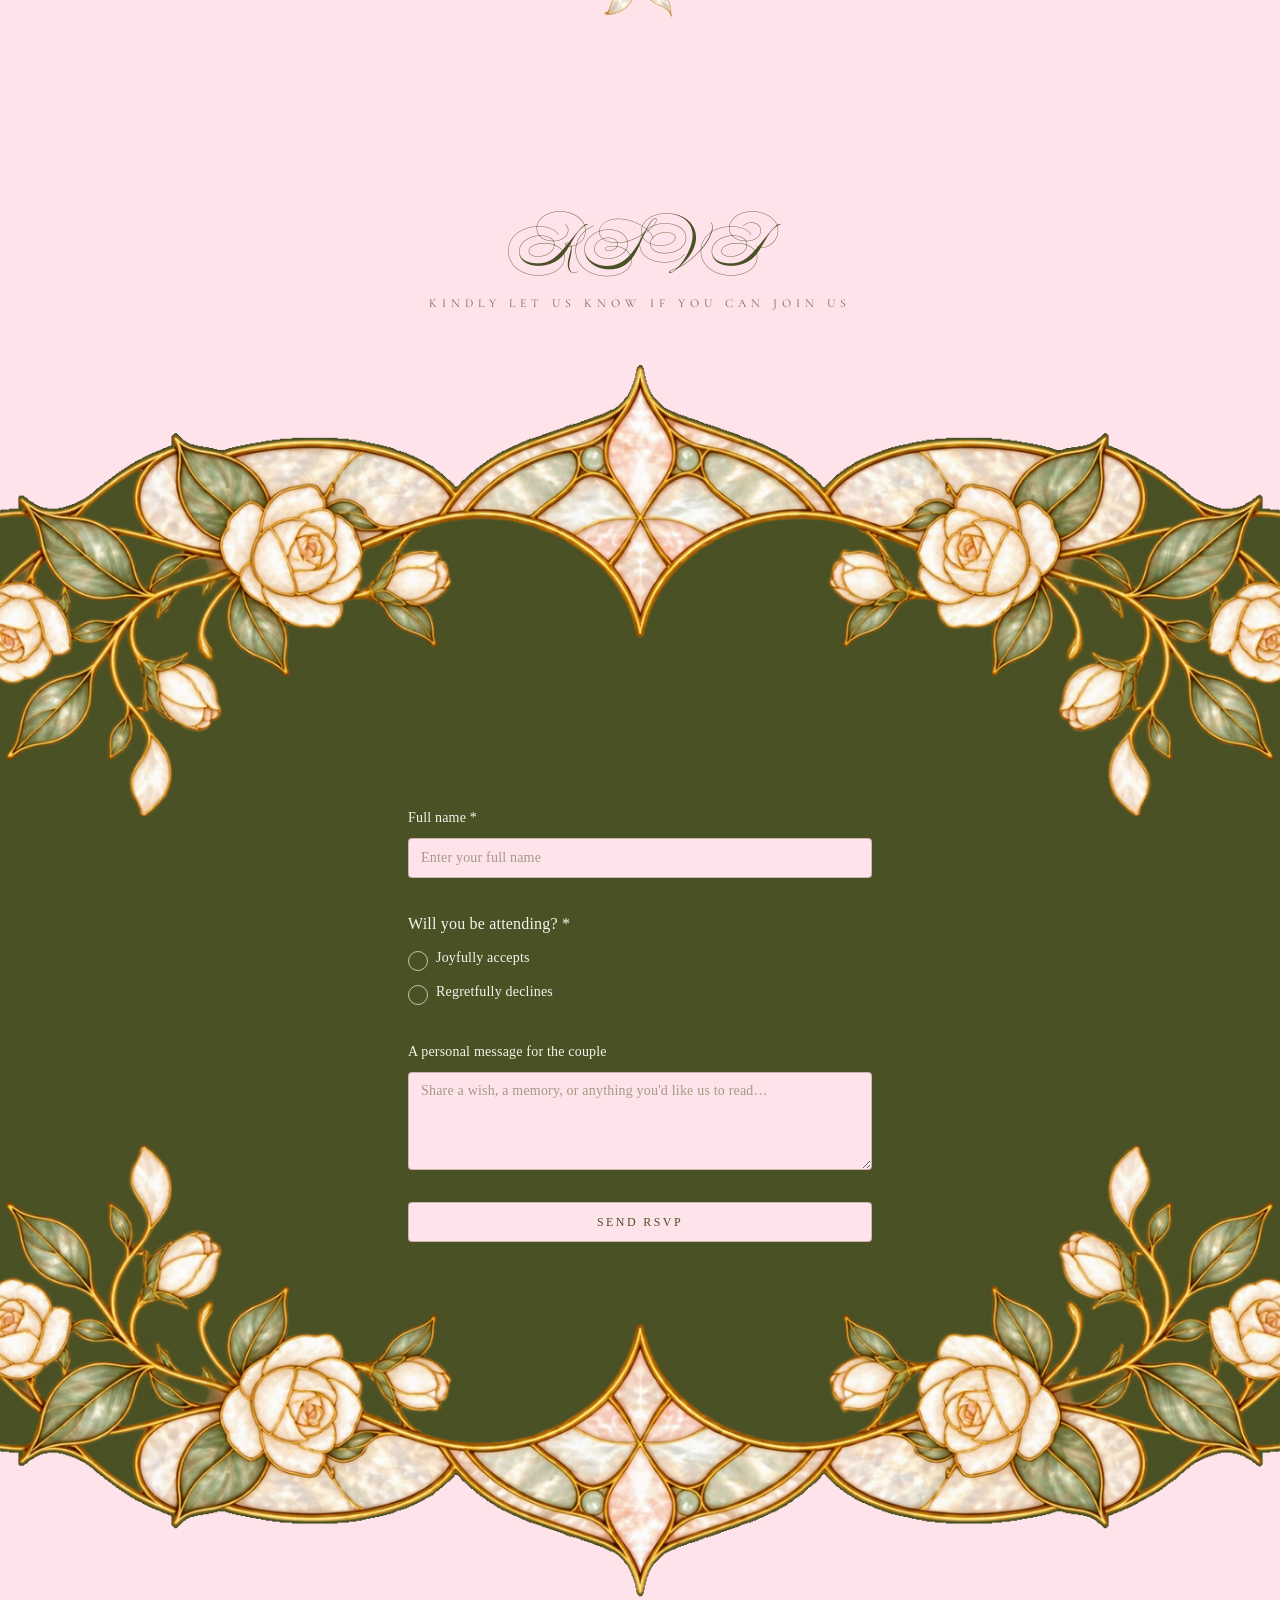
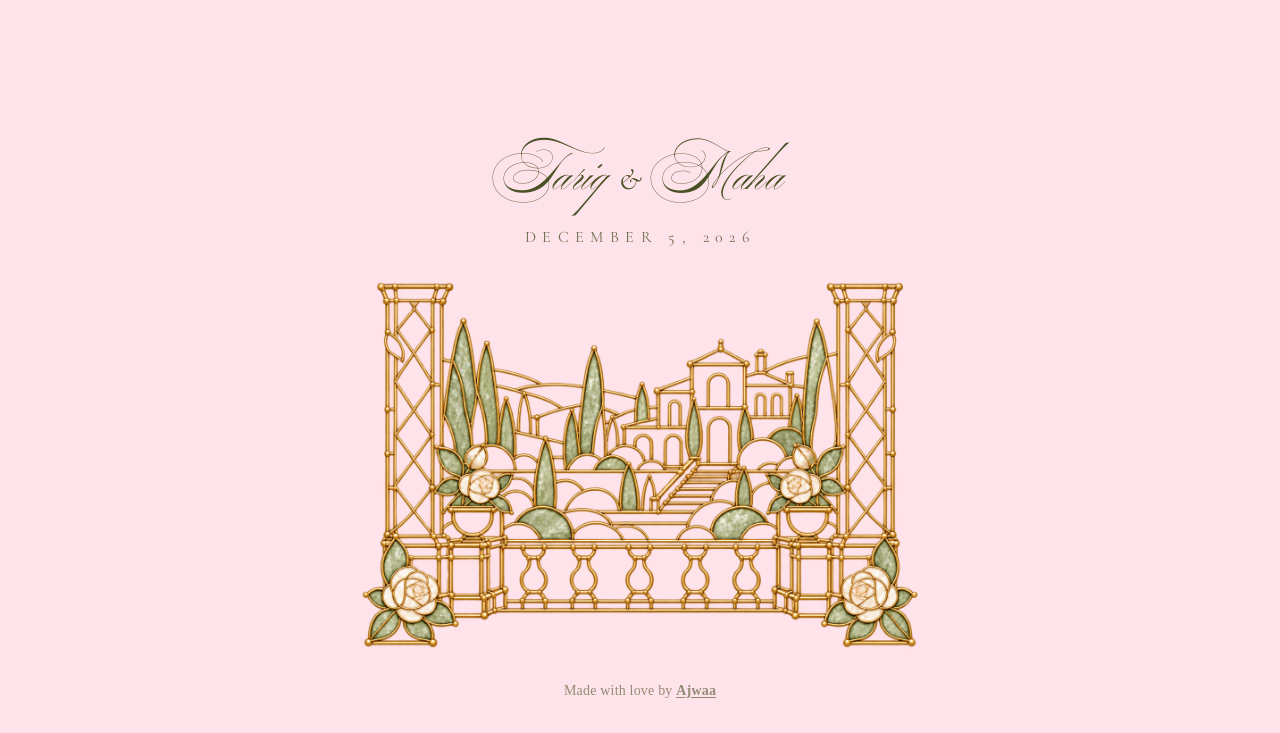
==== commit ff56638a: "Refresh couple photo, dress code note and Arabic first page - Use the new garden photo in the scratc" ====
--- a/index.html
+++ b/index.html
@@ -20,7 +20,7 @@
     <link rel="stylesheet" href="css/index-D_VbP-h5.css">
     <style>
       /* Invitation background color */
-      html, body, .bg-ivory, .bg-background { background-color: #F7E3E5; }
+      html, body, .bg-ivory, .bg-background { background-color: #FFE3EB; }
 
       /* Arabic version: Amiri everywhere, no Latin-only styling that breaks Arabic letters */
       html[lang="ar"] {
@@ -41,6 +41,10 @@
       html[lang="ar"] main span[style*="font-size: 13px"] { font-size: 16px !important; }
       html[lang="ar"] main .text-sm,
       html[lang="ar"] main [class*="text-[14"] { font-size: 17px !important; }
+      /* First page in Arabic: keep the names block as compact as the English one */
+      html[lang="ar"] #hero h1 { line-height: 1.05; font-size: 52px; }
+      html[lang="ar"] #hero h1 span.font-subtitle { margin: 4px 0; }
+      html[lang="ar"] #hero p { font-size: 15px !important; line-height: 1.5; }
     </style>
     <script src="js/supabase-config.js"></script>
     <script type="module" src="js/index-B5N1kRjD.beautified.js"></script>
